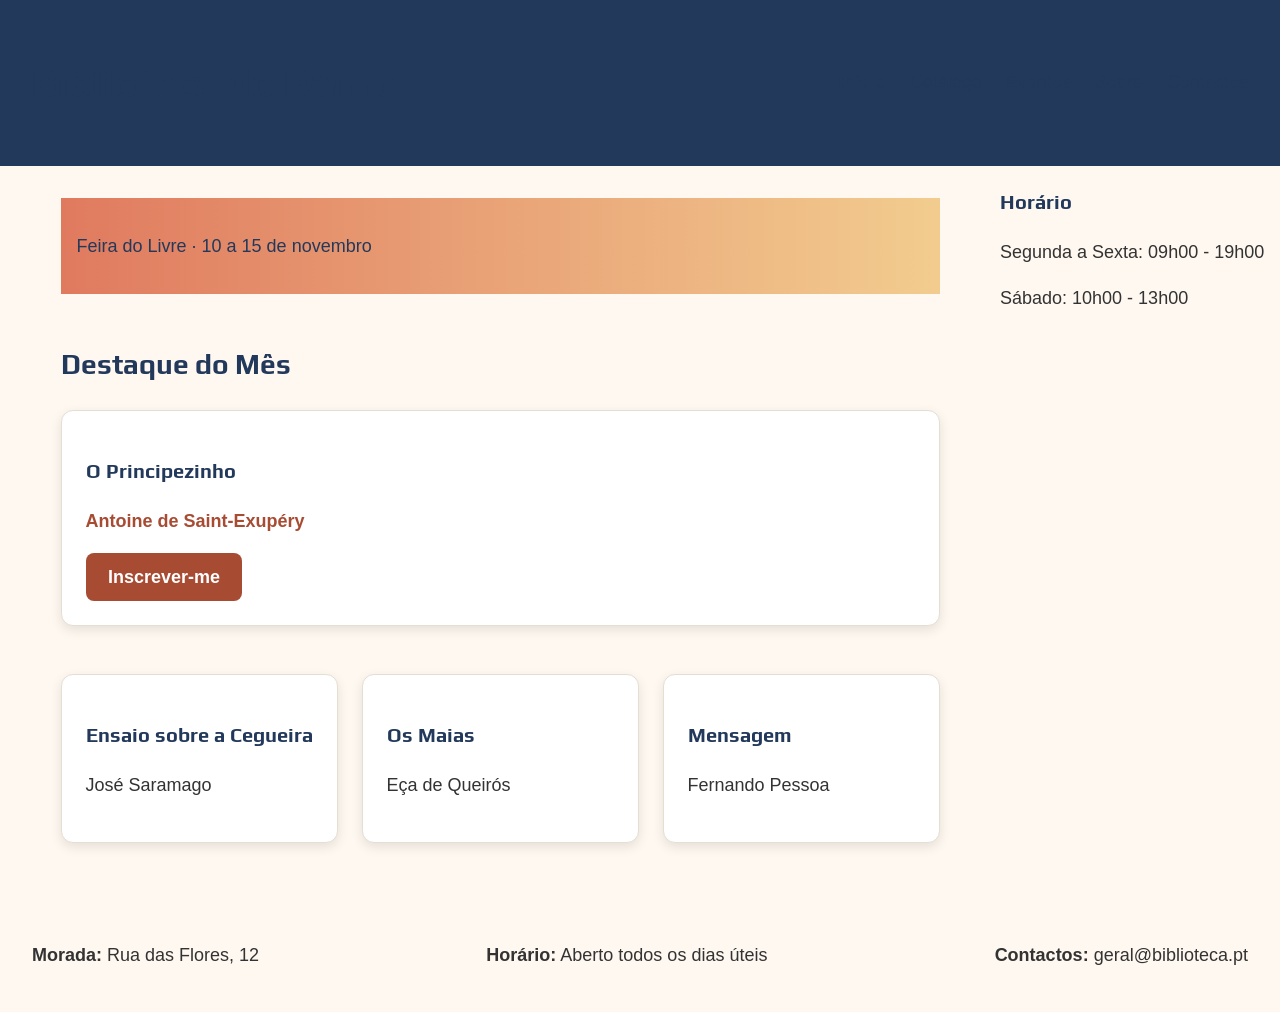
==== index.html @ fb9a0316 "commit" ====
<!DOCTYPE html>
<html lang="pt">
<head>
    <link rel="stylesheet" href="style.css">
    <meta charset="UTF-8">
    <meta name="viewport" content="width=device-width, initial-scale=1.0">
    <title>Biblioteca do Bairro</title>
    <!-- Google Fonts -->
    <link rel="preconnect" href="https://fonts.googleapis.com">
    <link rel="preconnect" href="https://fonts.gstatic.com" crossorigin>
    <link href="https://fonts.googleapis.com/css2?family=Lora:ital,wght@0,400..700;1,400..700&display=swap" rel="stylesheet">
    <!-- Folha de Estilos CSS -->
    <link rel="stylesheet" href="estilos.css">
</head>
<body>

    <header class="cabecalho">
        <h1>Biblioteca do Bairro</h1>
        <nav>
            <ul>
                <li><a href="index.html">Início</a></li>
                <li><a href="catalogo.html">Catálogo</a></li>
                <li><a href="eventos.html">Eventos</a></li>
                <li><a href="sobre.html">Sobre</a></li>
                <li><a href="contactos.html">Contactos</a></li>
            </ul>
        </nav>
    </header>

    <main>
        <section class="aviso">
            <p>Feira do Livre · 10 a 15 de novembro</p>
        </section>

        <section>
            <h2>Destaque do Mês</h2>
            <article class="cartao destaque">
                <h3>O Principezinho</h3>
                <p>Antoine de Saint-Exupéry</p>
                <a href="#" class="botao">Inscrever-me</a>
            </article>
        </section>

        <section class="catalogo">
            <article class="cartao">
                <h3>Ensaio sobre a Cegueira</h3>
                <p>José Saramago</p>
            </article>
            <article class="cartao">
                <h3>Os Maias</h3>
                <p>Eça de Queirós</p>
            </article>
            <article class="cartao">
                <h3>Mensagem</h3>
                <p>Fernando Pessoa</p>
            </article>
        </section>
    </main>

    <aside>
        <h3>Horário</h3>
        <p>Segunda a Sexta: 09h00 - 19h00</p>
        <p>Sábado: 10h00 - 13h00</p>
    </aside>

    <footer class="rodape">
        <div>
            <p><strong>Morada:</strong> Rua das Flores, 12</p>
        </div>
        <div>
            <p><strong>Horário:</strong> Aberto todos os dias úteis</p>
        </div>
        <div>
            <p><strong>Contactos:</strong> geral@biblioteca.pt</p>
        </div>
    </footer>

</body>
</html>
---- style.css ----
@import url('https://fonts.googleapis.com/css2?family=Play:wght@400;700&display=swap');

/* ==========================================
1. VARIÁVEIS E CONFIGURAÇÕES GLOBAIS
   ================================---------- */
:root {
    --cor-principal: #23395B;
    --cor-destaque: #A84B33;
    --cor-fundo: #FFF8F0;
    --cor-texto: #333333;
    --raio: 12px;
}

[data-tema="escuro"] {
    --cor-principal: #E07A5F;
    --cor-destaque: #F2CC8F;
    --cor-fundo: #1D2D44;
    --cor-texto: #F4F1DE;
}

/* ==========================================
2. BASE E RESET
   ================================---------- */
* {
    box-sizing: border-box;
}

body {
    margin: 0;
    background-color: var(--cor-fundo);
    color: var(--cor-texto);
    font-family: Arial, Helvetica, sans-serif;
    font-size: 1.125rem; /* ~18px */
    line-height: 1.6;
}

img {
    max-width: 100%;
    height: auto;
}

/* ==========================================
3. TIPOGRAFIA
   ================================---------- */
h1, h2, h3 {
    font-family: "Play", Georgia, serif;
}

h1 { font-size: 2.5rem; color: var(--cor-principal); }
h2 { font-size: 1.75rem; color: var(--cor-principal); }
h3 { font-size: 1.25rem; color: var(--cor-principal); }

/* ==========================================
4. LAYOUT E ESTRUTURA (GRID E FLEXBOX)
   ================================---------- */
body {
    display: block; /* Base para telemóvel */
}

header {
    background-color: var(--cor-principal);
    color: #FFF8F0;
    padding: 1.5rem 2rem;
}

.cabecalho {
    display: flex;
    flex-direction: column;
    gap: 1rem;
    justify-content: space-between;
    align-items: center;
}

.cabecalho ul {
    display: flex;
    gap: 1.5rem;
    list-style: none;
    margin: 0;
    padding: 0;
}

nav a {
    color: var(--cor-principal);
    text-decoration: none;
}

nav a:hover {
    color: var(--cor-destaque);
}

main {
    max-width: 960px;
    margin: 0 auto;
    padding: 2rem 1rem;
}

section {
    padding: 1.5rem 0;
}

.catalogo {
    display: grid;
    grid-template-columns: 1fr;
    gap: 1.5rem;
}

.destaque {
    grid-column: span 2;
    color: var(--cor-destaque);
    font-weight: bold;
}

.rodape {
    display: flex;
    justify-content: space-between;
    gap: 1rem;
    padding: 1.5rem 2rem;
}

/* ==========================================
5. COMPONENTES (CARTÕES, BOTÕES, ETC.)
   ================================---------- */
.cartoes {
    display: flex;
    flex-wrap: wrap;
    gap: 1rem;
}

.cartao {
    flex: 1 1 250px;
    padding: 1.5rem;
    background-color: #ffffff;
    border: 1px solid #E5DED3;
    border-radius: var(--raio);
    box-shadow: 0 4px 12px rgba(0, 0, 0, 0.1);
    transition: transform 0.2s ease, box-shadow 0.2s ease;
}

.cartao:hover {
    transform: translateY(-4px);
    box-shadow: 0 8px 16px rgba(0, 0, 0, 0.15);
}

.aviso {
    background: linear-gradient(90deg, #E07A5F, #F2CC8F);
    padding: 1rem;
    color: #23395B;
}

.botao {
    display: inline-block;
    padding: 0.6rem 1.4rem;
    background-color: var(--cor-destaque);
    color: white;
    border-radius: 8px;
    text-decoration: none;
}

.etiqueta {
    text-transform: uppercase;
    letter-spacing: 2px;
    color: var(--cor-destaque);
    font-weight: bold;
}

.equipa img {
    border-radius: 50%;
    width: 120px;
    height: 120px;
    object-fit: cover;
}

/* Estados de Foco de Acessibilidade */
a:focus-visible,
.botao:focus-visible {
    outline: 3px solid var(--cor-destaque);
    outline-offset: 3px;
}

li:first-child {
    font-weight: bold;
}

/* ==========================================
   6. MEDIA QUERIES (RESPONSIVIDADE)
   ================================---------- */

/* Tablet: A partir de 768px */
@media (min-width: 768px) {
    .cabecalho {
        flex-direction: row;
    }
    
    .catalogo {
        grid-template-columns: 1fr 1fr;
    }
}

/* Computador: A partir de 1024px */
@media (min-width: 1024px) {
    body {
        display: grid;
        grid-template-columns: 1fr 280px;
        grid-template-areas:
            "topo topo"
            "menu menu"
            "conteudo lateral"
            "rodape rodape";
    }

    header { grid-area: topo; }
    nav    { grid-area: menu; }
    main   { grid-area: conteudo; }
    aside  { grid-area: lateral; }
    footer { grid-area: rodape; }

    .catalogo {
        grid-template-columns: repeat(3, 1fr);
    }
}
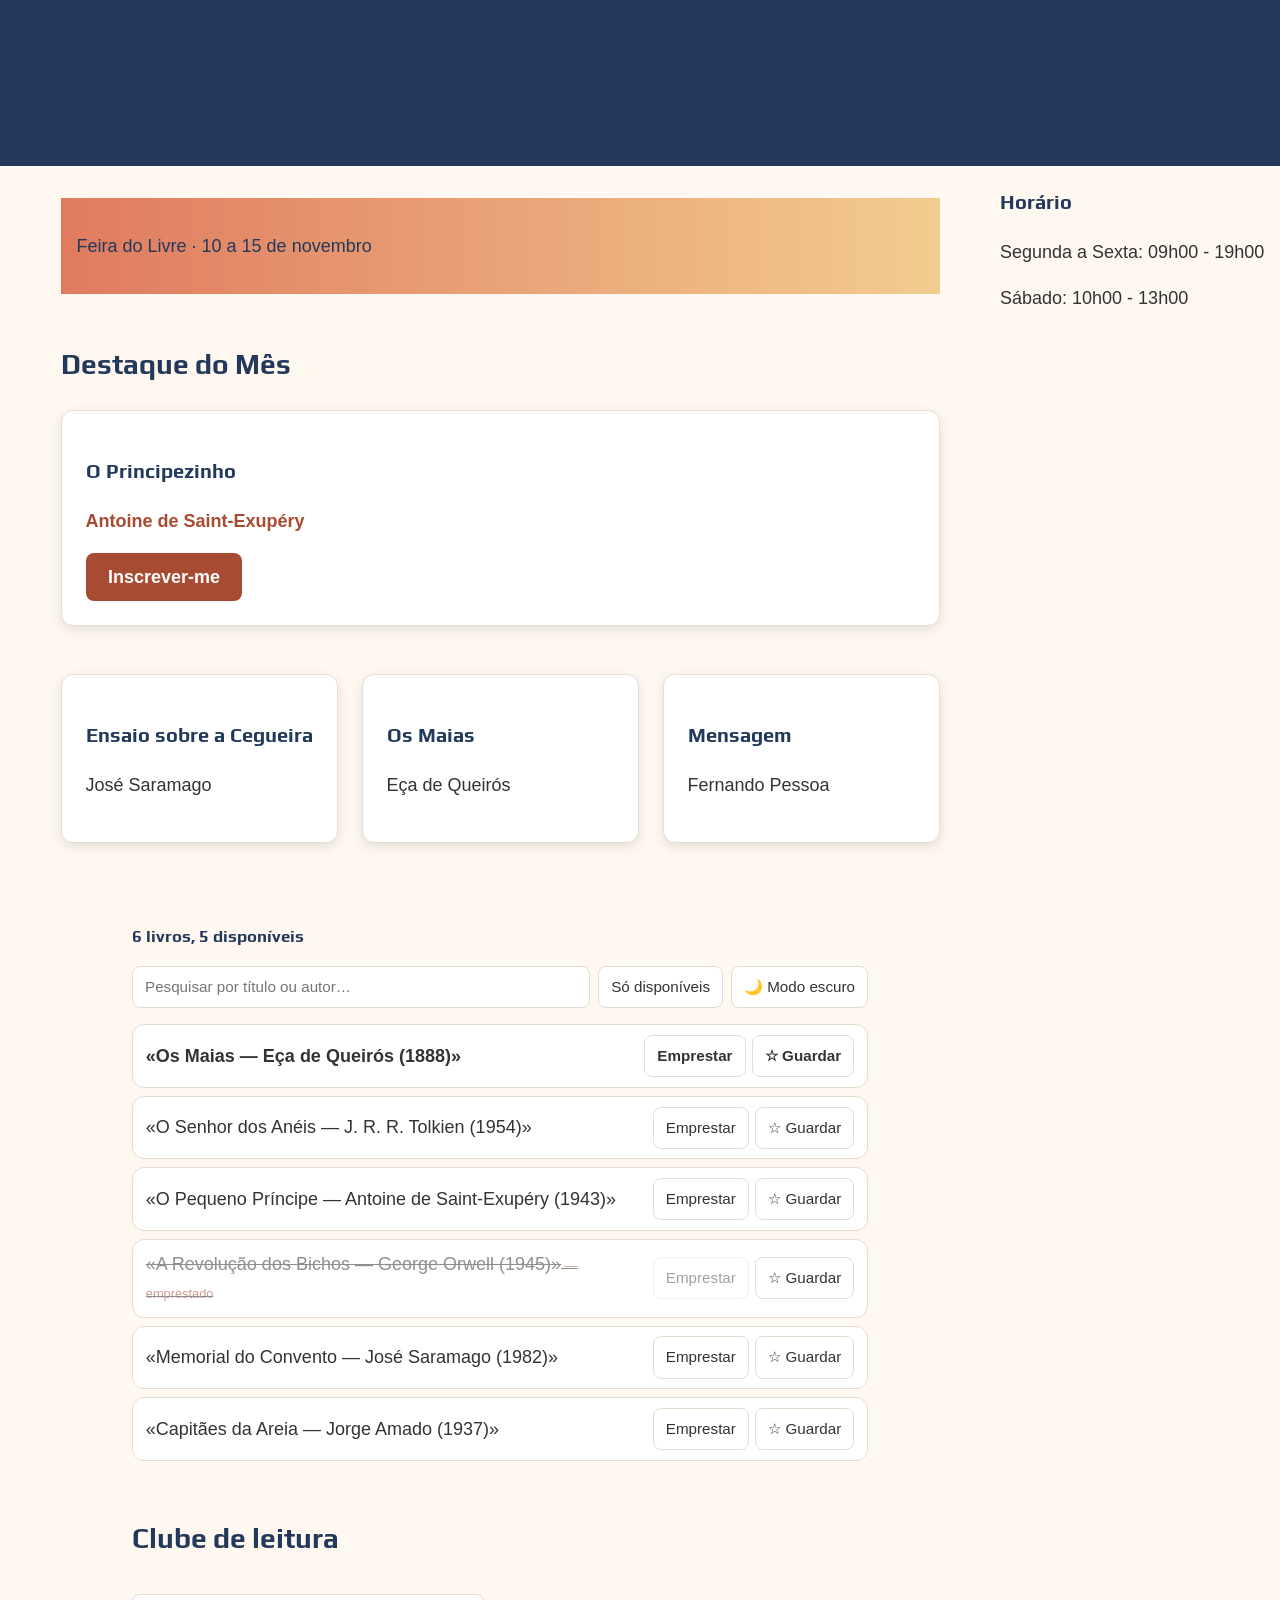
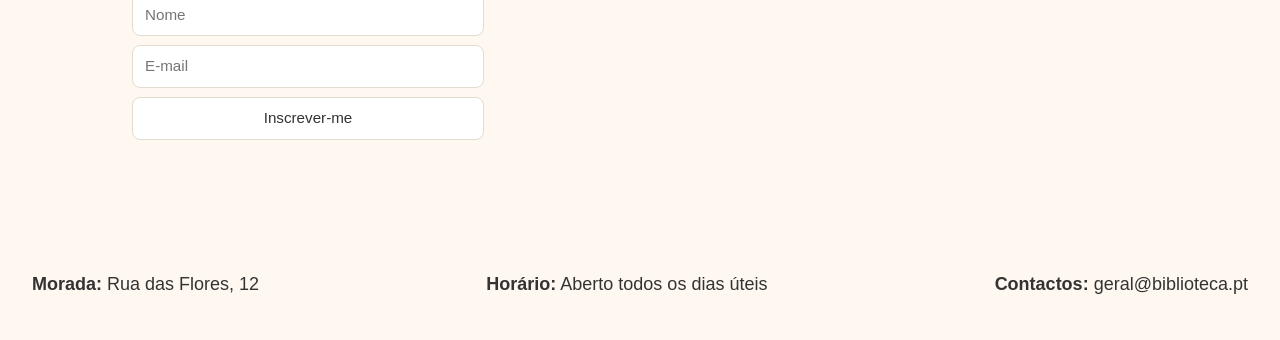
==== commit 93b0bbbf: "commit" ====
--- a/index.html
+++ b/index.html
@@ -10,7 +10,115 @@
     <link rel="preconnect" href="https://fonts.gstatic.com" crossorigin>
     <link href="https://fonts.googleapis.com/css2?family=Lora:ital,wght@0,400..700;1,400..700&display=swap" rel="stylesheet">
     <!-- Folha de Estilos CSS -->
-    <link rel="stylesheet" href="estilos.css">
+    <link rel="stylesheet" href="style.css">
+    <script src="src.js" defer></script>
+
+    <!-- ===== Estilos do catálogo dinâmico (exercícios 06 a 09) ===== -->
+    <style>
+        #catalogo-dinamico {
+            --cartao: #ffffff;
+            --borda: #e3ddd0;
+            max-width: 46rem;
+            margin: 2rem auto 0;
+        }
+
+        [data-tema="escuro"] #catalogo-dinamico {
+            --cartao: #22354f;
+            --borda: #35506f;
+        }
+
+        #resumo {
+            margin: 0 0 1rem;
+            font-size: 1.05rem;
+            font-weight: 600;
+            color: var(--cor-principal);
+        }
+
+        .barra-catalogo {
+            display: flex;
+            gap: .5rem;
+            flex-wrap: wrap;
+            margin-bottom: 1rem;
+        }
+
+        #pesquisa-catalogo,
+        .barra-catalogo button,
+        #inscricao input,
+        #inscricao button,
+        #lista-livros button {
+            font: inherit;
+            font-size: .95rem;
+            border: 1px solid var(--borda);
+            border-radius: 8px;
+            padding: .5rem .75rem;
+            background: var(--cartao);
+            color: var(--cor-texto);
+        }
+
+        #pesquisa-catalogo { flex: 1 1 14rem; }
+
+        .barra-catalogo button,
+        #lista-livros button,
+        #inscricao button { cursor: pointer; }
+
+        .barra-catalogo button:hover,
+        #lista-livros button:hover { border-color: var(--cor-principal); }
+
+        .barra-catalogo button.ativo {
+            background: var(--cor-principal);
+            color: var(--cor-fundo);
+            border-color: var(--cor-principal);
+        }
+
+        #lista-livros button:disabled { opacity: .45; cursor: not-allowed; }
+
+        #lista-livros {
+            list-style: none;
+            margin: 0 0 2rem;
+            padding: 0;
+            display: grid;
+            gap: .5rem;
+        }
+
+        #lista-livros li {
+            display: flex;
+            align-items: center;
+            justify-content: space-between;
+            gap: .75rem;
+            flex-wrap: wrap;
+            background: var(--cartao);
+            border: 1px solid var(--borda);
+            border-radius: var(--raio, 12px);
+            padding: .6rem .8rem;
+        }
+
+        #lista-livros li .titulo { flex: 1 1 16rem; min-width: 0; }
+
+        #lista-livros li.indisponivel .titulo {
+            opacity: .55;
+            text-decoration: line-through;
+        }
+
+        #lista-livros li.indisponivel em {
+            font-style: normal;
+            font-size: .8rem;
+            color: var(--cor-destaque);
+        }
+
+        #lista-livros li.vazio,
+        #lista-livros li.erro {
+            justify-content: center;
+            color: var(--cor-destaque);
+        }
+
+        .acoes { display: flex; gap: .4rem; }
+        #lista-livros .favorito.ativo { border-color: var(--cor-principal); font-weight: 700; }
+
+        #inscricao { display: grid; gap: .6rem; max-width: 22rem; }
+        #mensagem { min-height: 1.4rem; font-size: .9rem; margin: 0; }
+        #mensagem.erro { color: var(--cor-destaque); }
+        #mensagem.sucesso { color: var(--cor-principal); font-weight: 600; }
+    </style>
 </head>
 <body>
 
@@ -19,7 +127,7 @@
         <nav>
             <ul>
                 <li><a href="index.html">Início</a></li>
-                <li><a href="catalogo.html">Catálogo</a></li>
+                <li><a href="#catalogo-dinamico">Catálogo</a></li>
                 <li><a href="eventos.html">Eventos</a></li>
                 <li><a href="sobre.html">Sobre</a></li>
                 <li><a href="contactos.html">Contactos</a></li>
@@ -55,6 +163,29 @@
                 <p>Fernando Pessoa</p>
             </article>
         </section>
+
+        <!-- ===== Catálogo dinâmico · exercícios 06 a 09 ===== -->
+        <section id="catalogo-dinamico">
+            <h2 id="resumo">A carregar catálogo…</h2>
+
+            <div class="barra-catalogo">
+                <input id="pesquisa-catalogo" type="search"
+                       placeholder="Pesquisar por título ou autor…"
+                       aria-label="Pesquisar no catálogo">
+                <button id="so-disponiveis" type="button" aria-pressed="false">Só disponíveis</button>
+                <button id="tema" type="button" aria-pressed="false">🌙 Modo escuro</button>
+            </div>
+
+            <ul id="lista-livros"></ul>
+
+            <form id="inscricao" novalidate>
+                <h2>Clube de leitura</h2>
+                <input name="nome" type="text" placeholder="Nome" aria-label="Nome">
+                <input name="email" type="email" placeholder="E-mail" aria-label="E-mail">
+                <button type="submit">Inscrever-me</button>
+                <p id="mensagem" role="status" aria-live="polite"></p>
+            </form>
+        </section>
     </main>
 
     <aside>
@@ -75,5 +206,270 @@
         </div>
     </footer>
 
+    <!-- ==========================================================================
+         JavaScript do Zero — Exercícios 06 a 09 (catálogo, DOM, eventos, storage)
+         ========================================================================== -->
+    <script>
+        // O catálogo começa vazio: os dados vêm do livros.json (exercício 09).
+        let catalogo = [];
+
+        // ---------------------------------------------------------------------
+        // EXERCÍCIO 06 — O catálogo em objetos
+        // ---------------------------------------------------------------------
+
+        // 02 — «Título — Autor (ano)» para cada livro (na consola)
+        function mostrarCatalogo(lista = catalogo) {
+            console.log("\n--- Catálogo (consola) ---");
+            for (const { titulo, autor, ano } of lista) {
+                console.log(`«${titulo} — ${autor} (${ano})»`);
+            }
+        }
+
+        // 03 — quantos estão disponíveis (contado a partir do array)
+        function contarDisponiveis(lista = catalogo) {
+            return lista.filter((livro) => livro.disponivel).length;
+        }
+
+        // 04 — o livro mais antigo
+        function livroMaisAntigo(lista = catalogo) {
+            return lista.reduce((maisAntigo, livro) =>
+                livro.ano < maisAntigo.ano ? livro : maisAntigo
+            );
+        }
+
+        // 05 — emprestar(titulo): marca como emprestado, ou avisa se não puder
+        function emprestar(titulo) {
+            const livro = catalogo.find(
+                (l) => normalizar(l.titulo) === normalizar(titulo)
+            );
+
+            if (!livro) {                       // não existe: avisa, sem erro
+                console.warn(`⚠ Aviso: «${titulo}» não existe no catálogo.`);
+                return false;
+            }
+            if (!livro.disponivel) {            // já emprestado: avisa
+                console.warn(`⚠ Aviso: «${livro.titulo}» já está emprestado.`);
+                return false;
+            }
+
+            livro.disponivel = false;
+            console.log(`✓ «${livro.titulo}» emprestado.`);
+            return true;
+        }
+
+        // ---------------------------------------------------------------------
+        // Elementos da página (exercício 07)
+        // ---------------------------------------------------------------------
+        const lista = document.querySelector("#lista-livros");
+        const resumo = document.querySelector("#resumo");
+        const pesquisa = document.querySelector("#pesquisa-catalogo");
+        const botaoDisponiveis = document.querySelector("#so-disponiveis");
+        const botaoTema = document.querySelector("#tema");
+        const form = document.querySelector("#inscricao");
+        const mensagem = document.querySelector("#mensagem");
+
+        let soDisponiveis = false;
+
+        // Tirar acentos e maiúsculas: pesquisa tolerante
+        function normalizar(texto) {
+            return String(texto)
+                .normalize("NFD")
+                .replace(/[\u0300-\u036f]/g, "")
+                .toLowerCase()
+                .trim();
+        }
+
+        // ---------------------------------------------------------------------
+        // EXERCÍCIO 07 — O catálogo na página
+        // ---------------------------------------------------------------------
+        function livrosFiltrados() {
+            const termo = normalizar(pesquisa ? pesquisa.value : "");
+
+            return catalogo.filter((livro) => {
+                const corresponde = normalizar(`${livro.titulo} ${livro.autor}`).includes(termo);
+                const passaFiltro = !soDisponiveis || livro.disponivel;
+                return corresponde && passaFiltro;
+            });
+        }
+
+        function mostrarLivros(livros = livrosFiltrados()) {
+            if (!lista) return;
+
+            lista.replaceChildren();            // limpa sem innerHTML
+
+            if (livros.length === 0) {
+                const vazio = document.createElement("li");
+                vazio.className = "vazio";
+                vazio.textContent = "Nenhum livro encontrado";
+                lista.append(vazio);
+            }
+
+            for (const livro of livros) {
+                lista.append(criarItem(livro));
+            }
+
+            // 05 — resumo calculado, nunca escrito à mão
+            if (resumo) {
+                resumo.textContent = `${catalogo.length} livros, ${contarDisponiveis()} disponíveis`;
+            }
+        }
+
+        function criarItem(livro) {
+            const item = document.createElement("li");
+
+            const titulo = document.createElement("span");
+            titulo.className = "titulo";
+            titulo.textContent = `«${livro.titulo} — ${livro.autor} (${livro.ano})»`;
+
+            if (!livro.disponivel) {            // 04 — classe + palavra «emprestado»
+                item.classList.add("indisponivel");
+                const etiqueta = document.createElement("em");
+                etiqueta.textContent = " — emprestado";
+                titulo.append(etiqueta);
+            }
+
+            const acoes = document.createElement("div");
+            acoes.className = "acoes";
+
+            const emprestarBotao = document.createElement("button");
+            emprestarBotao.type = "button";
+            emprestarBotao.textContent = "Emprestar";
+            emprestarBotao.disabled = !livro.disponivel;
+            emprestarBotao.addEventListener("click", () => {
+                emprestar(livro.titulo);
+                mostrarLivros();
+            });
+
+            const guardar = document.createElement("button");
+            guardar.type = "button";
+            guardar.className = "favorito";
+            const guardado = favoritos.includes(livro.titulo);
+            guardar.textContent = guardado ? "★ Guardado" : "☆ Guardar";
+            guardar.setAttribute("aria-pressed", String(guardado));
+            if (guardado) guardar.classList.add("ativo");
+            guardar.addEventListener("click", () => alternarFavorito(livro.titulo));
+
+            acoes.append(emprestarBotao, guardar);
+            item.append(titulo, acoes);
+            return item;
+        }
+
+        // ---------------------------------------------------------------------
+        // EXERCÍCIO 08 — Pesquisar e inscrever
+        // ---------------------------------------------------------------------
+        pesquisa?.addEventListener("input", () => mostrarLivros());
+
+        botaoDisponiveis?.addEventListener("click", () => {
+            soDisponiveis = !soDisponiveis;
+            botaoDisponiveis.classList.toggle("ativo", soDisponiveis);
+            botaoDisponiveis.setAttribute("aria-pressed", String(soDisponiveis));
+            mostrarLivros();
+        });
+
+        form?.addEventListener("submit", (evento) => {
+            evento.preventDefault();            // não recarregar a página
+
+            const nome = form.nome.value.trim();
+            const email = form.email.value.trim();
+            const emailValido = /^[^\s@]+@[^\s@]+\.[^\s@]+$/.test(email);
+
+            if (nome === "" || !emailValido) {
+                mostrarMensagem("Preencha o nome e um e-mail válido.", "erro");
+                return;
+            }
+
+            mostrarMensagem(`Obrigado, ${nome}! Inscrição feita com o e-mail ${email}.`, "sucesso");
+            form.reset();
+        });
+
+        function mostrarMensagem(texto, tipo) {
+            if (!mensagem) return;
+            mensagem.textContent = texto;
+            mensagem.className = tipo;
+        }
+
+        // ---------------------------------------------------------------------
+        // EXERCÍCIO 09 — Lembrar e carregar
+        // ---------------------------------------------------------------------
+        const CHAVE_TEMA = "biblioteca-tema";
+        const CHAVE_FAVORITOS = "biblioteca-favoritos";
+
+        function lerGuardado(chave, porOmissao) {
+            try {
+                const texto = localStorage.getItem(chave);
+                return texto === null ? porOmissao : JSON.parse(texto);
+            } catch {
+                return porOmissao;
+            }
+        }
+
+        function guardar(chave, valor) {
+            try {
+                localStorage.setItem(chave, JSON.stringify(valor));
+            } catch {
+                console.warn("Não foi possível guardar no localStorage.");
+            }
+        }
+
+        let favoritos = lerGuardado(CHAVE_FAVORITOS, []);
+
+        function alternarFavorito(titulo) {
+            favoritos = favoritos.includes(titulo)
+                ? favoritos.filter((t) => t !== titulo)     // tirar dos favoritos
+                : [...favoritos, titulo];                    // acrescentar
+
+            guardar(CHAVE_FAVORITOS, favoritos);
+            mostrarLivros();
+        }
+
+        // Modo escuro: usa o [data-tema="escuro"] que o style.css do site já define
+        function aplicarTema(tema) {
+            const escuro = tema === "escuro";
+            document.documentElement.dataset.tema = escuro ? "escuro" : "claro";
+            if (botaoTema) {
+                botaoTema.textContent = escuro ? "☀ Modo claro" : "🌙 Modo escuro";
+                botaoTema.setAttribute("aria-pressed", String(escuro));
+            }
+        }
+
+        botaoTema?.addEventListener("click", () => {
+            const escuroAgora = document.documentElement.dataset.tema === "escuro";
+            const novo = escuroAgora ? "claro" : "escuro";
+            guardar(CHAVE_TEMA, novo);
+            aplicarTema(novo);
+        });
+
+        aplicarTema(lerGuardado(CHAVE_TEMA, "claro"));
+
+        // Carregar o catálogo do livros.json (fetch com try/catch)
+        async function carregarLivros() {
+            try {
+                const resposta = await fetch("livros.json");
+                if (!resposta.ok) throw new Error(`HTTP ${resposta.status}`);
+
+                catalogo = await resposta.json();
+
+                mostrarCatalogo();                       // exercício 06 na consola
+                console.log(`Livros disponíveis: ${contarDisponiveis()}`);
+                const antigo = livroMaisAntigo();
+                if (antigo) console.log(`Livro mais antigo: «${antigo.titulo}» (${antigo.ano})`);
+
+                mostrarLivros();
+            } catch (erro) {
+                console.error("Não foi possível carregar livros.json:", erro);
+                if (resumo) resumo.textContent = "Catálogo indisponível";
+                if (lista) {
+                    lista.replaceChildren();
+                    const aviso = document.createElement("li");
+                    aviso.className = "erro";
+                    aviso.textContent = "Não foi possível carregar o catálogo (livros.json).";
+                    lista.append(aviso);
+                }
+            }
+        }
+
+        carregarLivros();
+    </script>
+
 </body>
-</html>+</html>
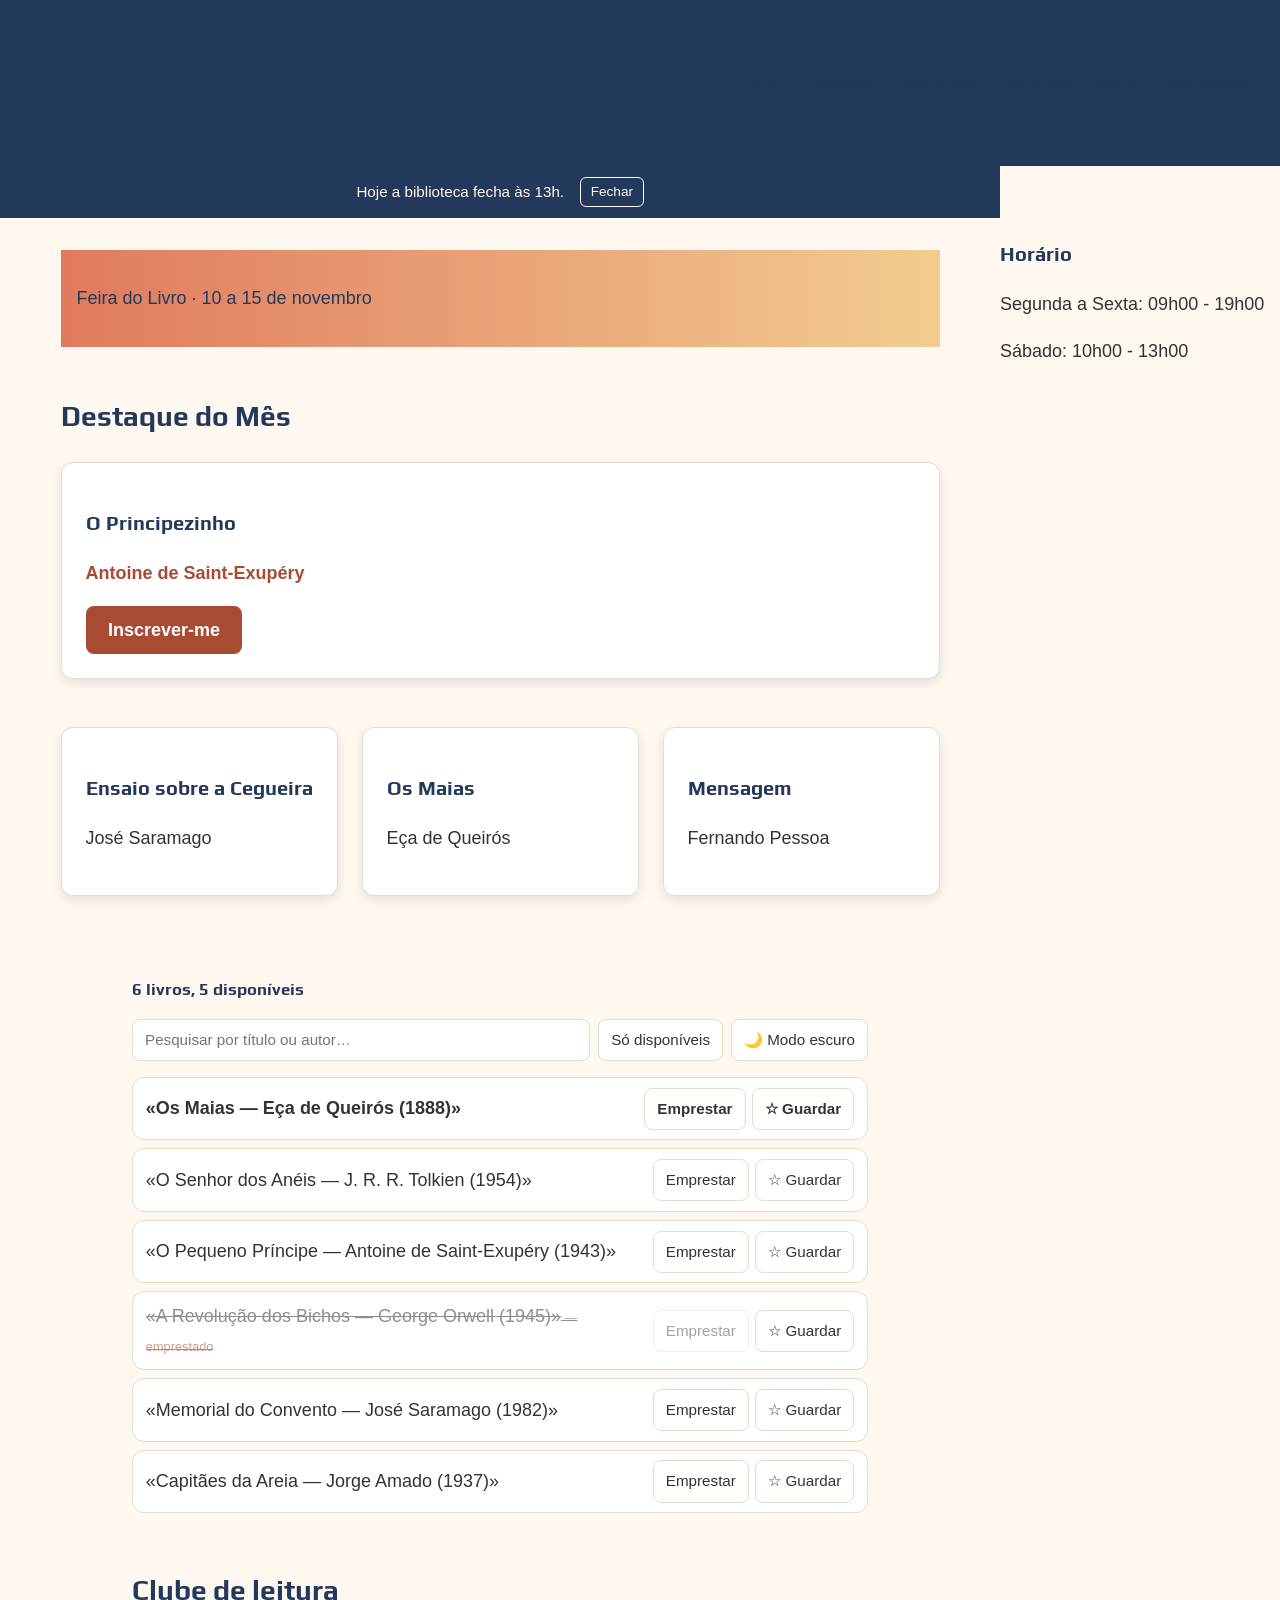
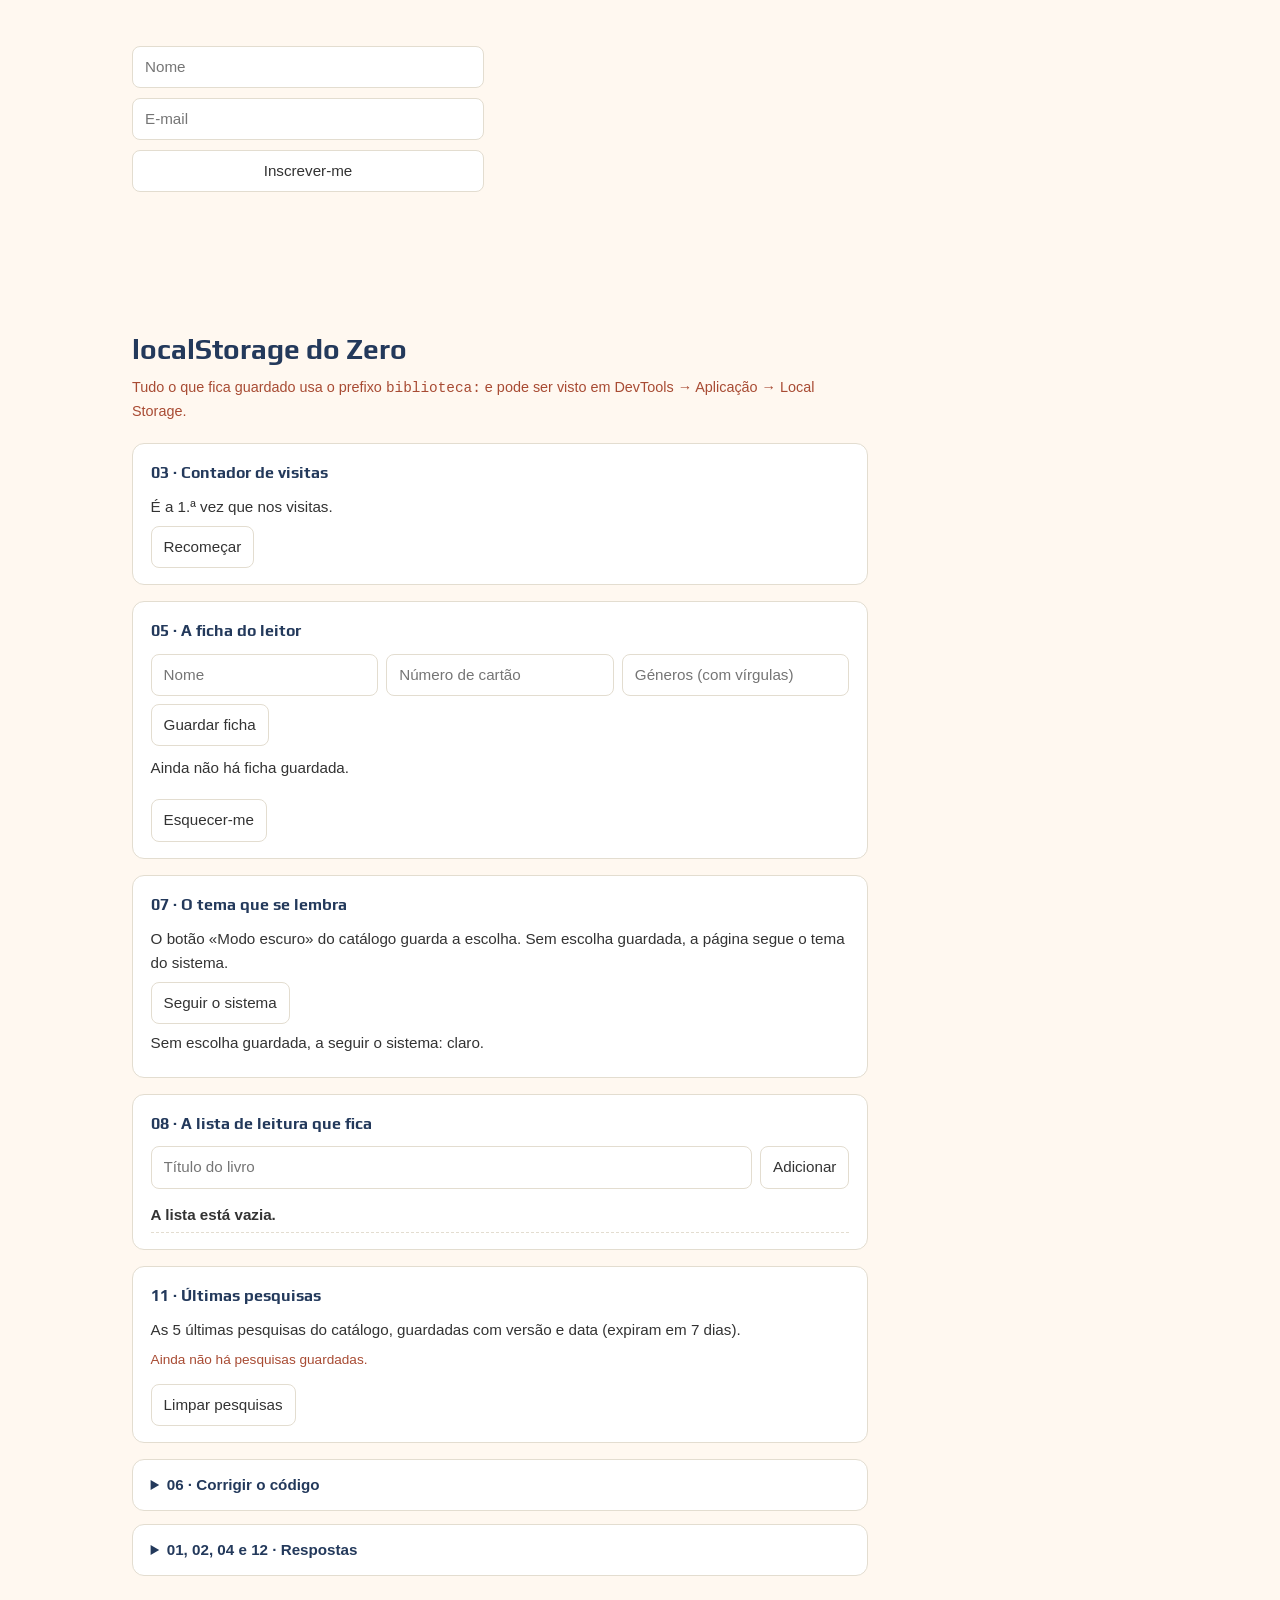
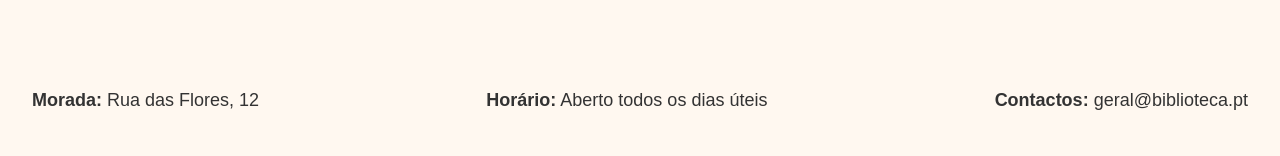
==== commit fe43b9c4: "Exercícios de localStorage: contador, ficha do leitor, tema, lista de leitura, pesquisas e aviso" ====
--- a/index.html
+++ b/index.html
@@ -13,16 +13,18 @@
     <link rel="stylesheet" href="style.css">
     <script src="src.js" defer></script>
 
-    <!-- ===== Estilos do catálogo dinâmico (exercícios 06 a 09) ===== -->
     <style>
-        #catalogo-dinamico {
+        /* ===== Catálogo dinâmico + exercícios de localStorage ===== */
+        #catalogo-dinamico,
+        #local-storage {
             --cartao: #ffffff;
             --borda: #e3ddd0;
             max-width: 46rem;
             margin: 2rem auto 0;
         }
 
-        [data-tema="escuro"] #catalogo-dinamico {
+        [data-tema="escuro"] #catalogo-dinamico,
+        [data-tema="escuro"] #local-storage {
             --cartao: #22354f;
             --borda: #35506f;
         }
@@ -45,7 +47,9 @@
         .barra-catalogo button,
         #inscricao input,
         #inscricao button,
-        #lista-livros button {
+        #lista-livros button,
+        .cartao-ex input,
+        .cartao-ex button {
             font: inherit;
             font-size: .95rem;
             border: 1px solid var(--borda);
@@ -59,10 +63,12 @@
 
         .barra-catalogo button,
         #lista-livros button,
-        #inscricao button { cursor: pointer; }
+        #inscricao button,
+        .cartao-ex button { cursor: pointer; }
 
         .barra-catalogo button:hover,
-        #lista-livros button:hover { border-color: var(--cor-principal); }
+        #lista-livros button:hover,
+        .cartao-ex button:hover { border-color: var(--cor-principal); }
 
         .barra-catalogo button.ativo {
             background: var(--cor-principal);
@@ -118,9 +124,137 @@
         #mensagem { min-height: 1.4rem; font-size: .9rem; margin: 0; }
         #mensagem.erro { color: var(--cor-destaque); }
         #mensagem.sucesso { color: var(--cor-principal); font-weight: 600; }
+
+        /* ===== Faixa de aviso (exercício 09) ===== */
+        #faixa-aviso {
+            display: flex;
+            align-items: center;
+            justify-content: center;
+            gap: 1rem;
+            flex-wrap: wrap;
+            padding: .7rem 1rem;
+            background: var(--cor-principal);
+            color: var(--cor-fundo);
+            font-size: .95rem;
+        }
+
+        #faixa-aviso[hidden] { display: none; }
+
+        #faixa-aviso button {
+            font: inherit;
+            font-size: .85rem;
+            border: 1px solid currentColor;
+            background: transparent;
+            color: inherit;
+            border-radius: 6px;
+            padding: .2rem .6rem;
+            cursor: pointer;
+        }
+
+        /* ===== Secção dos exercícios ===== */
+        #local-storage h2 { margin-bottom: .25rem; }
+
+        .nota-seccao {
+            font-size: .9rem;
+            color: var(--cor-destaque);
+            margin: 0 0 1.25rem;
+        }
+
+        .cartao-ex {
+            background: var(--cartao);
+            border: 1px solid var(--borda);
+            border-radius: var(--raio, 12px);
+            padding: 1rem 1.1rem;
+            margin-bottom: 1rem;
+        }
+
+        .cartao-ex h3 {
+            margin: 0 0 .6rem;
+            font-size: 1rem;
+            color: var(--cor-principal);
+        }
+
+        .cartao-ex form {
+            display: flex;
+            flex-wrap: wrap;
+            gap: .5rem;
+            margin-bottom: .6rem;
+        }
+
+        .cartao-ex form input { flex: 1 1 12rem; }
+
+        .cartao-ex p { margin: .4rem 0; font-size: .95rem; }
+
+        #lista-leitura {
+            list-style: none;
+            margin: .6rem 0 0;
+            padding: 0;
+            display: grid;
+            gap: .35rem;
+        }
+
+        #lista-leitura li {
+            display: flex;
+            align-items: center;
+            gap: .6rem;
+            flex-wrap: wrap;
+            border-bottom: 1px dashed var(--borda);
+            padding: .3rem 0;
+            font-size: .95rem;
+        }
+
+        #lista-leitura li.lido span.titulo { text-decoration: line-through; opacity: .6; }
+        #lista-leitura li span.titulo { flex: 1 1 10rem; }
+
+        .chips { display: flex; gap: .4rem; flex-wrap: wrap; margin: .4rem 0 .8rem; }
+
+        .chips button {
+            font-size: .85rem;
+            padding: .25rem .6rem;
+            border-radius: 999px;
+        }
+
+        .chips .vazio { font-size: .85rem; color: var(--cor-destaque); }
+
+        #generos-leitor li {
+            border: 1px solid var(--borda);
+            border-radius: 999px;
+            padding: .2rem .65rem;
+            font-size: .85rem;
+        }
+
+        details {
+            background: var(--cartao);
+            border: 1px solid var(--borda);
+            border-radius: var(--raio, 12px);
+            padding: .8rem 1.1rem;
+            margin-bottom: .8rem;
+        }
+
+        details summary {
+            cursor: pointer;
+            font-weight: 600;
+            color: var(--cor-principal);
+            font-size: .95rem;
+        }
+
+        details p, details li { font-size: .92rem; }
+        details pre {
+            background: rgba(0, 0, 0, .06);
+            padding: .7rem;
+            border-radius: 8px;
+            overflow-x: auto;
+            font-size: .8rem;
+        }
     </style>
 </head>
 <body>
+
+    <!-- Exercício 09: faixa de aviso, fechada só nesta visita (sessionStorage) -->
+    <div id="faixa-aviso" hidden>
+        <span>Hoje a biblioteca fecha às 13h.</span>
+        <button id="fechar-aviso" type="button">Fechar</button>
+    </div>
 
     <header class="cabecalho">
         <h1>Biblioteca do Bairro</h1>
@@ -128,6 +262,7 @@
             <ul>
                 <li><a href="index.html">Início</a></li>
                 <li><a href="#catalogo-dinamico">Catálogo</a></li>
+                <li><a href="#local-storage">Exercícios</a></li>
                 <li><a href="eventos.html">Eventos</a></li>
                 <li><a href="sobre.html">Sobre</a></li>
                 <li><a href="contactos.html">Contactos</a></li>
@@ -137,7 +272,7 @@
 
     <main>
         <section class="aviso">
-            <p>Feira do Livre · 10 a 15 de novembro</p>
+            <p>Feira do Livro · 10 a 15 de novembro</p>
         </section>
 
         <section>
@@ -164,7 +299,7 @@
             </article>
         </section>
 
-        <!-- ===== Catálogo dinâmico · exercícios 06 a 09 ===== -->
+        <!-- ===== Catálogo dinâmico ===== -->
         <section id="catalogo-dinamico">
             <h2 id="resumo">A carregar catálogo…</h2>
 
@@ -185,6 +320,87 @@
                 <button type="submit">Inscrever-me</button>
                 <p id="mensagem" role="status" aria-live="polite"></p>
             </form>
+        </section>
+
+        <!-- ===== Exercícios do localStorage do Zero ===== -->
+        <section id="local-storage">
+            <h2>localStorage do Zero</h2>
+            <p class="nota-seccao">Tudo o que fica guardado usa o prefixo <code>biblioteca:</code> e pode ser visto em DevTools → Aplicação → Local Storage.</p>
+
+            <article class="cartao-ex">
+                <h3>03 · Contador de visitas</h3>
+                <p id="contador-visitas">A contar…</p>
+                <button id="recomecar" type="button">Recomeçar</button>
+            </article>
+
+            <article class="cartao-ex">
+                <h3>05 · A ficha do leitor</h3>
+                <form id="ficha-leitor">
+                    <input name="nome" placeholder="Nome" aria-label="Nome">
+                    <input name="cartao" placeholder="Número de cartão" aria-label="Número de cartão">
+                    <input name="generos" placeholder="Géneros (com vírgulas)" aria-label="Géneros">
+                    <button type="submit">Guardar ficha</button>
+                </form>
+                <p id="saudacao-leitor">Ainda não há ficha guardada.</p>
+                <ul id="generos-leitor" class="chips"></ul>
+                <button id="esquecer-leitor" type="button">Esquecer-me</button>
+            </article>
+
+            <article class="cartao-ex">
+                <h3>07 · O tema que se lembra</h3>
+                <p>O botão «Modo escuro» do catálogo guarda a escolha. Sem escolha guardada, a página segue o tema do sistema.</p>
+                <button id="seguir-sistema" type="button">Seguir o sistema</button>
+                <p id="estado-tema"></p>
+            </article>
+
+            <article class="cartao-ex">
+                <h3>08 · A lista de leitura que fica</h3>
+                <form id="form-leitura">
+                    <input name="titulo" placeholder="Título do livro" aria-label="Título do livro">
+                    <button type="submit">Adicionar</button>
+                </form>
+                <ul id="lista-leitura"></ul>
+            </article>
+
+            <article class="cartao-ex">
+                <h3>11 · Últimas pesquisas</h3>
+                <p>As 5 últimas pesquisas do catálogo, guardadas com versão e data (expiram em 7 dias).</p>
+                <div id="ultimas-pesquisas" class="chips"></div>
+                <button id="limpar-pesquisas" type="button">Limpar pesquisas</button>
+            </article>
+
+            <details>
+                <summary>06 · Corrigir o código</summary>
+                <p>O código do enunciado tinha quatro problemas:</p>
+                <ol>
+                    <li><code>getItem("leitura")</code> devolve <strong>texto</strong>, não um array — tem de levar <code>JSON.parse</code>.</li>
+                    <li><code>setItem("leitura", lista)</code> guarda <code>[object Object]</code> — tem de levar <code>JSON.stringify</code>.</li>
+                    <li><code>if (tema == true)</code> nunca é verdadeiro: o valor guardado é o texto <code>"escuro"</code>.</li>
+                    <li><code>dados.nome</code> rebenta quando ainda não há leitor guardado, porque o <code>JSON.parse(null)</code> dá <code>null</code>.</li>
+                </ol>
+                <pre>const lista = ler("biblioteca:leitura", []);        // 1
+lista.push("Os Lusíadas");
+guardar("biblioteca:leitura", lista);                // 2
+
+const tema = localStorage.getItem("biblioteca:tema");
+if (tema === "escuro") document.body.classList.add("escuro");   // 3
+
+const dados = ler("biblioteca:leitor", null);        // 4
+saudacao.textContent = `Olá, ${dados?.nome ?? "visitante"}`;</pre>
+            </details>
+
+            <details>
+                <summary>01, 02, 04 e 12 · Respostas</summary>
+                <p><strong>01 · Espreitar o armazenamento.</strong> No separador Aplicação aparecem as chaves do site (por exemplo <code>biblioteca:tema</code>, <code>biblioteca:leitura</code>). <code>localStorage.length</code> diz quantas são e cada site só vê as suas. Os cookies ficam na mesma secção, em «Cookies».</p>
+                <p><strong>02 · Onde guardavas?</strong> Tema escuro → <em>localStorage</em> (preferência pequena e permanente). Sessão de login → <em>cookie HttpOnly</em> (o servidor precisa dela e o JavaScript não a deve ler). Passo de um formulário → <em>sessionStorage</em> (só neste separador). Mil capas offline → <em>IndexedDB</em> (ficheiros e muito espaço). Reservas → <em>servidor</em> (são partilhadas por todos).</p>
+                <p><strong>04 · Prevê o resultado.</strong></p>
+                <pre>localStorage.getItem("n")              // "20"  (a chave é substituída e vem sempre texto)
+localStorage.getItem("n") + 5          // "205" (concatena, não soma)
+Boolean(localStorage.getItem("ativo")) // true  (o texto "false" é verdadeiro)
+localStorage.getItem("Ativo")          // null  (as chaves distinguem maiúsculas)
+localStorage.length                    // 2     ("n" e "ativo")</pre>
+                <p><strong>12 · Auditoria de privacidade.</strong> <code>tema</code> → aceitável (preferência inofensiva). <code>token</code> → a evitar: qualquer script o lê e um XSS leva-o; usar cookie HttpOnly. <code>leitor</code> com NIF → arriscado: guardar só o nome e deixar o resto no servidor. <code>desconto</code> → a evitar: o utilizador edita o valor, o servidor é que decide. <code>passo</code> em sessionStorage → aceitável, é temporário. <code>palavraPasse</code> → nunca.</p>
+            </details>
         </section>
     </main>
 
@@ -206,18 +422,43 @@
         </div>
     </footer>
 
-    <!-- ==========================================================================
-         JavaScript do Zero — Exercícios 06 a 09 (catálogo, DOM, eventos, storage)
-         ========================================================================== -->
     <script>
-        // O catálogo começa vazio: os dados vêm do livros.json (exercício 09).
+        // =====================================================================
+        // Armazenamento: duas funções para tudo (só texto, JSON e try/catch)
+        // =====================================================================
+        function ler(chave, porOmissao) {
+            try {
+                const texto = localStorage.getItem(chave);
+                return texto === null ? porOmissao : JSON.parse(texto);
+            } catch {
+                return porOmissao;   // JSON estragado não rebenta a página
+            }
+        }
+
+        function guardar(chave, valor) {
+            try {
+                localStorage.setItem(chave, JSON.stringify(valor));
+                return true;
+            } catch (erro) {
+                console.warn("Não foi possível guardar:", erro.name);
+                return false;
+            }
+        }
+
+        const CHAVE_TEMA = "biblioteca:tema";
+        const CHAVE_FAVORITOS = "biblioteca:favoritos";
+        const CHAVE_LEITOR = "biblioteca:leitor";
+        const CHAVE_LEITURA = "biblioteca:leitura";
+        const CHAVE_PESQUISAS = "biblioteca:pesquisas";
+        const CHAVE_VISITAS = "biblioteca:visitas";
+        const CHAVE_AVISO = "biblioteca:aviso-fechado";
+        const SETE_DIAS = 7 * 24 * 60 * 60 * 1000;
+
+        // =====================================================================
+        // Catálogo (vem do livros.json)
+        // =====================================================================
         let catalogo = [];
 
-        // ---------------------------------------------------------------------
-        // EXERCÍCIO 06 — O catálogo em objetos
-        // ---------------------------------------------------------------------
-
-        // 02 — «Título — Autor (ano)» para cada livro (na consola)
         function mostrarCatalogo(lista = catalogo) {
             console.log("\n--- Catálogo (consola) ---");
             for (const { titulo, autor, ano } of lista) {
@@ -225,41 +466,30 @@
             }
         }
 
-        // 03 — quantos estão disponíveis (contado a partir do array)
         function contarDisponiveis(lista = catalogo) {
             return lista.filter((livro) => livro.disponivel).length;
         }
 
-        // 04 — o livro mais antigo
         function livroMaisAntigo(lista = catalogo) {
             return lista.reduce((maisAntigo, livro) =>
                 livro.ano < maisAntigo.ano ? livro : maisAntigo
             );
         }
 
-        // 05 — emprestar(titulo): marca como emprestado, ou avisa se não puder
         function emprestar(titulo) {
-            const livro = catalogo.find(
-                (l) => normalizar(l.titulo) === normalizar(titulo)
-            );
-
-            if (!livro) {                       // não existe: avisa, sem erro
-                console.warn(`⚠ Aviso: «${titulo}» não existe no catálogo.`);
+            const livro = catalogo.find((l) => normalizar(l.titulo) === normalizar(titulo));
+            if (!livro) {
+                console.warn(`Aviso: «${titulo}» não existe no catálogo.`);
                 return false;
             }
-            if (!livro.disponivel) {            // já emprestado: avisa
-                console.warn(`⚠ Aviso: «${livro.titulo}» já está emprestado.`);
+            if (!livro.disponivel) {
+                console.warn(`Aviso: «${livro.titulo}» já está emprestado.`);
                 return false;
             }
-
             livro.disponivel = false;
-            console.log(`✓ «${livro.titulo}» emprestado.`);
             return true;
         }
 
-        // ---------------------------------------------------------------------
-        // Elementos da página (exercício 07)
-        // ---------------------------------------------------------------------
         const lista = document.querySelector("#lista-livros");
         const resumo = document.querySelector("#resumo");
         const pesquisa = document.querySelector("#pesquisa-catalogo");
@@ -269,8 +499,8 @@
         const mensagem = document.querySelector("#mensagem");
 
         let soDisponiveis = false;
-
-        // Tirar acentos e maiúsculas: pesquisa tolerante
+        let favoritos = ler(CHAVE_FAVORITOS, []);
+
         function normalizar(texto) {
             return String(texto)
                 .normalize("NFD")
@@ -279,12 +509,8 @@
                 .trim();
         }
 
-        // ---------------------------------------------------------------------
-        // EXERCÍCIO 07 — O catálogo na página
-        // ---------------------------------------------------------------------
         function livrosFiltrados() {
-            const termo = normalizar(pesquisa ? pesquisa.value : "");
-
+            const termo = normalizar(pesquisa.value);
             return catalogo.filter((livro) => {
                 const corresponde = normalizar(`${livro.titulo} ${livro.autor}`).includes(termo);
                 const passaFiltro = !soDisponiveis || livro.disponivel;
@@ -294,8 +520,7 @@
 
         function mostrarLivros(livros = livrosFiltrados()) {
             if (!lista) return;
-
-            lista.replaceChildren();            // limpa sem innerHTML
+            lista.replaceChildren();
 
             if (livros.length === 0) {
                 const vazio = document.createElement("li");
@@ -308,10 +533,7 @@
                 lista.append(criarItem(livro));
             }
 
-            // 05 — resumo calculado, nunca escrito à mão
-            if (resumo) {
-                resumo.textContent = `${catalogo.length} livros, ${contarDisponiveis()} disponíveis`;
-            }
+            resumo.textContent = `${catalogo.length} livros, ${contarDisponiveis()} disponíveis`;
         }
 
         function criarItem(livro) {
@@ -321,7 +543,7 @@
             titulo.className = "titulo";
             titulo.textContent = `«${livro.titulo} — ${livro.autor} (${livro.ano})»`;
 
-            if (!livro.disponivel) {            // 04 — classe + palavra «emprestado»
+            if (!livro.disponivel) {
                 item.classList.add("indisponivel");
                 const etiqueta = document.createElement("em");
                 etiqueta.textContent = " — emprestado";
@@ -340,116 +562,312 @@
                 mostrarLivros();
             });
 
-            const guardar = document.createElement("button");
-            guardar.type = "button";
-            guardar.className = "favorito";
-            const guardado = favoritos.includes(livro.titulo);
-            guardar.textContent = guardado ? "★ Guardado" : "☆ Guardar";
-            guardar.setAttribute("aria-pressed", String(guardado));
-            if (guardado) guardar.classList.add("ativo");
-            guardar.addEventListener("click", () => alternarFavorito(livro.titulo));
-
-            acoes.append(emprestarBotao, guardar);
+            const botaoGuardar = document.createElement("button");
+            botaoGuardar.type = "button";
+            botaoGuardar.className = "favorito";
+            const jaGuardado = favoritos.includes(livro.titulo);
+            botaoGuardar.textContent = jaGuardado ? "★ Guardado" : "☆ Guardar";
+            botaoGuardar.setAttribute("aria-pressed", String(jaGuardado));
+            if (jaGuardado) botaoGuardar.classList.add("ativo");
+            botaoGuardar.addEventListener("click", () => alternarFavorito(livro.titulo));
+
+            acoes.append(emprestarBotao, botaoGuardar);
             item.append(titulo, acoes);
             return item;
         }
 
-        // ---------------------------------------------------------------------
-        // EXERCÍCIO 08 — Pesquisar e inscrever
-        // ---------------------------------------------------------------------
-        pesquisa?.addEventListener("input", () => mostrarLivros());
-
-        botaoDisponiveis?.addEventListener("click", () => {
+        function alternarFavorito(titulo) {
+            favoritos = favoritos.includes(titulo)
+                ? favoritos.filter((t) => t !== titulo)
+                : [...favoritos, titulo];
+            guardar(CHAVE_FAVORITOS, favoritos);
+            mostrarLivros();
+        }
+
+        pesquisa.addEventListener("input", () => {
+            mostrarLivros();
+            registarPesquisa(pesquisa.value);   // exercício 11
+        });
+
+        botaoDisponiveis.addEventListener("click", () => {
             soDisponiveis = !soDisponiveis;
             botaoDisponiveis.classList.toggle("ativo", soDisponiveis);
             botaoDisponiveis.setAttribute("aria-pressed", String(soDisponiveis));
             mostrarLivros();
         });
 
-        form?.addEventListener("submit", (evento) => {
-            evento.preventDefault();            // não recarregar a página
-
+        form.addEventListener("submit", (evento) => {
+            evento.preventDefault();
             const nome = form.nome.value.trim();
             const email = form.email.value.trim();
             const emailValido = /^[^\s@]+@[^\s@]+\.[^\s@]+$/.test(email);
 
             if (nome === "" || !emailValido) {
-                mostrarMensagem("Preencha o nome e um e-mail válido.", "erro");
+                mensagem.textContent = "Preencha o nome e um e-mail válido.";
+                mensagem.className = "erro";
                 return;
             }
 
-            mostrarMensagem(`Obrigado, ${nome}! Inscrição feita com o e-mail ${email}.`, "sucesso");
+            mensagem.textContent = `Obrigado, ${nome}! Inscrição feita com o e-mail ${email}.`;
+            mensagem.className = "sucesso";
             form.reset();
         });
 
-        function mostrarMensagem(texto, tipo) {
-            if (!mensagem) return;
-            mensagem.textContent = texto;
-            mensagem.className = tipo;
-        }
-
-        // ---------------------------------------------------------------------
-        // EXERCÍCIO 09 — Lembrar e carregar
-        // ---------------------------------------------------------------------
-        const CHAVE_TEMA = "biblioteca-tema";
-        const CHAVE_FAVORITOS = "biblioteca-favoritos";
-
-        function lerGuardado(chave, porOmissao) {
-            try {
-                const texto = localStorage.getItem(chave);
-                return texto === null ? porOmissao : JSON.parse(texto);
-            } catch {
-                return porOmissao;
-            }
-        }
-
-        function guardar(chave, valor) {
-            try {
-                localStorage.setItem(chave, JSON.stringify(valor));
-            } catch {
-                console.warn("Não foi possível guardar no localStorage.");
-            }
-        }
-
-        let favoritos = lerGuardado(CHAVE_FAVORITOS, []);
-
-        function alternarFavorito(titulo) {
-            favoritos = favoritos.includes(titulo)
-                ? favoritos.filter((t) => t !== titulo)     // tirar dos favoritos
-                : [...favoritos, titulo];                    // acrescentar
-
-            guardar(CHAVE_FAVORITOS, favoritos);
-            mostrarLivros();
-        }
-
-        // Modo escuro: usa o [data-tema="escuro"] que o style.css do site já define
+        // =====================================================================
+        // 07 · Tema que se lembra (escolha guardada ganha ao sistema)
+        // =====================================================================
+        function temaDoSistema() {
+            return matchMedia("(prefers-color-scheme: dark)").matches ? "escuro" : "claro";
+        }
+
         function aplicarTema(tema) {
             const escuro = tema === "escuro";
             document.documentElement.dataset.tema = escuro ? "escuro" : "claro";
-            if (botaoTema) {
-                botaoTema.textContent = escuro ? "☀ Modo claro" : "🌙 Modo escuro";
-                botaoTema.setAttribute("aria-pressed", String(escuro));
-            }
-        }
-
-        botaoTema?.addEventListener("click", () => {
-            const escuroAgora = document.documentElement.dataset.tema === "escuro";
-            const novo = escuroAgora ? "claro" : "escuro";
+            botaoTema.textContent = escuro ? "☀ Modo claro" : "🌙 Modo escuro";
+            botaoTema.setAttribute("aria-pressed", String(escuro));
+
+            const estado = document.querySelector("#estado-tema");
+            if (estado) {
+                const guardado = ler(CHAVE_TEMA, null);
+                estado.textContent = guardado
+                    ? `Tema guardado neste browser: ${guardado}.`
+                    : `Sem escolha guardada, a seguir o sistema: ${temaDoSistema()}.`;
+            }
+        }
+
+        function aplicarTemaInicial() {
+            aplicarTema(ler(CHAVE_TEMA, null) ?? temaDoSistema());
+        }
+
+        botaoTema.addEventListener("click", () => {
+            const novo = document.documentElement.dataset.tema === "escuro" ? "claro" : "escuro";
             guardar(CHAVE_TEMA, novo);
             aplicarTema(novo);
         });
 
-        aplicarTema(lerGuardado(CHAVE_TEMA, "claro"));
-
-        // Carregar o catálogo do livros.json (fetch com try/catch)
+        document.querySelector("#seguir-sistema").addEventListener("click", () => {
+            localStorage.removeItem(CHAVE_TEMA);   // apaga a escolha do utilizador
+            aplicarTemaInicial();
+        });
+
+        // =====================================================================
+        // 03 · Contador de visitas
+        // =====================================================================
+        function atualizarContador() {
+            const visitas = Number(localStorage.getItem(CHAVE_VISITAS)) + 1;
+            localStorage.setItem(CHAVE_VISITAS, visitas);
+            document.querySelector("#contador-visitas").textContent =
+                `É a ${visitas}.ª vez que nos visitas.`;
+        }
+
+        document.querySelector("#recomecar").addEventListener("click", () => {
+            localStorage.removeItem(CHAVE_VISITAS);
+            document.querySelector("#contador-visitas").textContent = "Contador reposto.";
+        });
+
+        // =====================================================================
+        // 05 · A ficha do leitor (objeto com nome, cartão e géneros)
+        // =====================================================================
+        const fichaForm = document.querySelector("#ficha-leitor");
+
+        function mostrarLeitor() {
+            const leitor = ler(CHAVE_LEITOR, null);
+            const saudacao = document.querySelector("#saudacao-leitor");
+            const listaGeneros = document.querySelector("#generos-leitor");
+            listaGeneros.replaceChildren();
+
+            if (!leitor) {
+                saudacao.textContent = "Ainda não há ficha guardada.";
+                return;
+            }
+
+            saudacao.textContent = `Olá, ${leitor.nome}! Cartão ${leitor.cartao}.`;
+            for (const genero of leitor.generos) {
+                const li = document.createElement("li");
+                li.textContent = genero;
+                listaGeneros.append(li);
+            }
+        }
+
+        fichaForm.addEventListener("submit", (evento) => {
+            evento.preventDefault();
+            const nome = fichaForm.nome.value.trim();
+            if (nome === "") {
+                document.querySelector("#saudacao-leitor").textContent = "O nome não pode ficar vazio.";
+                return;
+            }
+
+            guardar(CHAVE_LEITOR, {
+                nome: nome,
+                cartao: fichaForm.cartao.value.trim(),
+                generos: fichaForm.generos.value.split(",").map((g) => g.trim()).filter(Boolean),
+            });
+
+            fichaForm.reset();
+            mostrarLeitor();
+        });
+
+        document.querySelector("#esquecer-leitor").addEventListener("click", () => {
+            localStorage.removeItem(CHAVE_LEITOR);
+            mostrarLeitor();
+        });
+
+        // =====================================================================
+        // 08 · Lista de leitura que fica (o array é a fonte da verdade)
+        // =====================================================================
+        let leitura = ler(CHAVE_LEITURA, []);
+        const listaLeitura = document.querySelector("#lista-leitura");
+
+        function atualizarLeitura() {
+            guardar(CHAVE_LEITURA, leitura);
+            mostrarLeitura();
+        }
+
+        function mostrarLeitura() {
+            listaLeitura.replaceChildren();
+
+            if (leitura.length === 0) {
+                const vazio = document.createElement("li");
+                vazio.textContent = "A lista está vazia.";
+                listaLeitura.append(vazio);
+                return;
+            }
+
+            leitura.forEach((item, indice) => {
+                const li = document.createElement("li");
+                if (item.lido) li.classList.add("lido");
+
+                const titulo = document.createElement("span");
+                titulo.className = "titulo";
+                titulo.textContent = item.titulo;
+
+                const marcar = document.createElement("button");
+                marcar.type = "button";
+                marcar.textContent = item.lido ? "Não lido" : "Marcar lido";
+                marcar.addEventListener("click", () => {
+                    leitura[indice].lido = !leitura[indice].lido;
+                    atualizarLeitura();
+                });
+
+                const remover = document.createElement("button");
+                remover.type = "button";
+                remover.textContent = "Remover";
+                remover.addEventListener("click", () => {
+                    leitura.splice(indice, 1);
+                    atualizarLeitura();
+                });
+
+                li.append(titulo, marcar, remover);
+                listaLeitura.append(li);
+            });
+        }
+
+        document.querySelector("#form-leitura").addEventListener("submit", (evento) => {
+            evento.preventDefault();
+            const campo = evento.target.titulo;
+            const titulo = campo.value.trim();
+            if (titulo === "") return;
+
+            leitura.push({ titulo: titulo, lido: false });
+            campo.value = "";
+            atualizarLeitura();
+        });
+
+        // =====================================================================
+        // 11 · Últimas pesquisas (caixa com versão e data, 7 dias, máximo 5)
+        // =====================================================================
+        let temporizadorPesquisa;
+
+        function lerPesquisas() {
+            const caixa = ler(CHAVE_PESQUISAS, null);
+            if (!caixa || caixa.versao !== 1) return [];
+            if (Date.now() - caixa.guardadoEm > SETE_DIAS) return [];   // velhas: ignorar
+            return caixa.dados;
+        }
+
+        function registarPesquisa(termo) {
+            const limpo = termo.trim();
+            if (limpo.length < 2) return;
+
+            clearTimeout(temporizadorPesquisa);
+            temporizadorPesquisa = setTimeout(() => {
+                const antigas = lerPesquisas().filter((t) => t !== limpo);
+                const dados = [limpo, ...antigas].slice(0, 5);
+                guardar(CHAVE_PESQUISAS, { versao: 1, guardadoEm: Date.now(), dados: dados });
+                mostrarPesquisas();
+            }, 600);
+        }
+
+        function mostrarPesquisas() {
+            const caixa = document.querySelector("#ultimas-pesquisas");
+            caixa.replaceChildren();
+            const pesquisas = lerPesquisas();
+
+            if (pesquisas.length === 0) {
+                const vazio = document.createElement("span");
+                vazio.className = "vazio";
+                vazio.textContent = "Ainda não há pesquisas guardadas.";
+                caixa.append(vazio);
+                return;
+            }
+
+            for (const termo of pesquisas) {
+                const botao = document.createElement("button");
+                botao.type = "button";
+                botao.textContent = termo;
+                botao.addEventListener("click", () => {
+                    pesquisa.value = termo;
+                    mostrarLivros();
+                });
+                caixa.append(botao);
+            }
+        }
+
+        document.querySelector("#limpar-pesquisas").addEventListener("click", () => {
+            localStorage.removeItem(CHAVE_PESQUISAS);
+            mostrarPesquisas();
+        });
+
+        // =====================================================================
+        // 09 · Um aviso por visita (sessionStorage)
+        // =====================================================================
+        const faixa = document.querySelector("#faixa-aviso");
+
+        if (sessionStorage.getItem(CHAVE_AVISO) !== "sim") {
+            faixa.hidden = false;
+        }
+
+        document.querySelector("#fechar-aviso").addEventListener("click", () => {
+            faixa.hidden = true;
+            sessionStorage.setItem(CHAVE_AVISO, "sim");
+        });
+
+        // =====================================================================
+        // 10 · Dois separadores, uma lista (evento storage)
+        // =====================================================================
+        window.addEventListener("storage", (evento) => {
+            if (evento.key === CHAVE_LEITURA || evento.key === null) {
+                leitura = ler(CHAVE_LEITURA, []);
+                mostrarLeitura();
+            }
+            if (evento.key === CHAVE_TEMA || evento.key === null) {
+                aplicarTemaInicial();
+            }
+            if (evento.key === CHAVE_PESQUISAS) {
+                mostrarPesquisas();
+            }
+        });
+
+        // =====================================================================
+        // Arranque
+        // =====================================================================
         async function carregarLivros() {
             try {
                 const resposta = await fetch("livros.json");
                 if (!resposta.ok) throw new Error(`HTTP ${resposta.status}`);
-
                 catalogo = await resposta.json();
 
-                mostrarCatalogo();                       // exercício 06 na consola
+                mostrarCatalogo();
                 console.log(`Livros disponíveis: ${contarDisponiveis()}`);
                 const antigo = livroMaisAntigo();
                 if (antigo) console.log(`Livro mais antigo: «${antigo.titulo}» (${antigo.ano})`);
@@ -457,17 +875,20 @@
                 mostrarLivros();
             } catch (erro) {
                 console.error("Não foi possível carregar livros.json:", erro);
-                if (resumo) resumo.textContent = "Catálogo indisponível";
-                if (lista) {
-                    lista.replaceChildren();
-                    const aviso = document.createElement("li");
-                    aviso.className = "erro";
-                    aviso.textContent = "Não foi possível carregar o catálogo (livros.json).";
-                    lista.append(aviso);
-                }
-            }
-        }
-
+                resumo.textContent = "Catálogo indisponível";
+                lista.replaceChildren();
+                const aviso = document.createElement("li");
+                aviso.className = "erro";
+                aviso.textContent = "Não foi possível carregar o catálogo (livros.json).";
+                lista.append(aviso);
+            }
+        }
+
+        aplicarTemaInicial();
+        atualizarContador();
+        mostrarLeitor();
+        mostrarLeitura();
+        mostrarPesquisas();
         carregarLivros();
     </script>
 
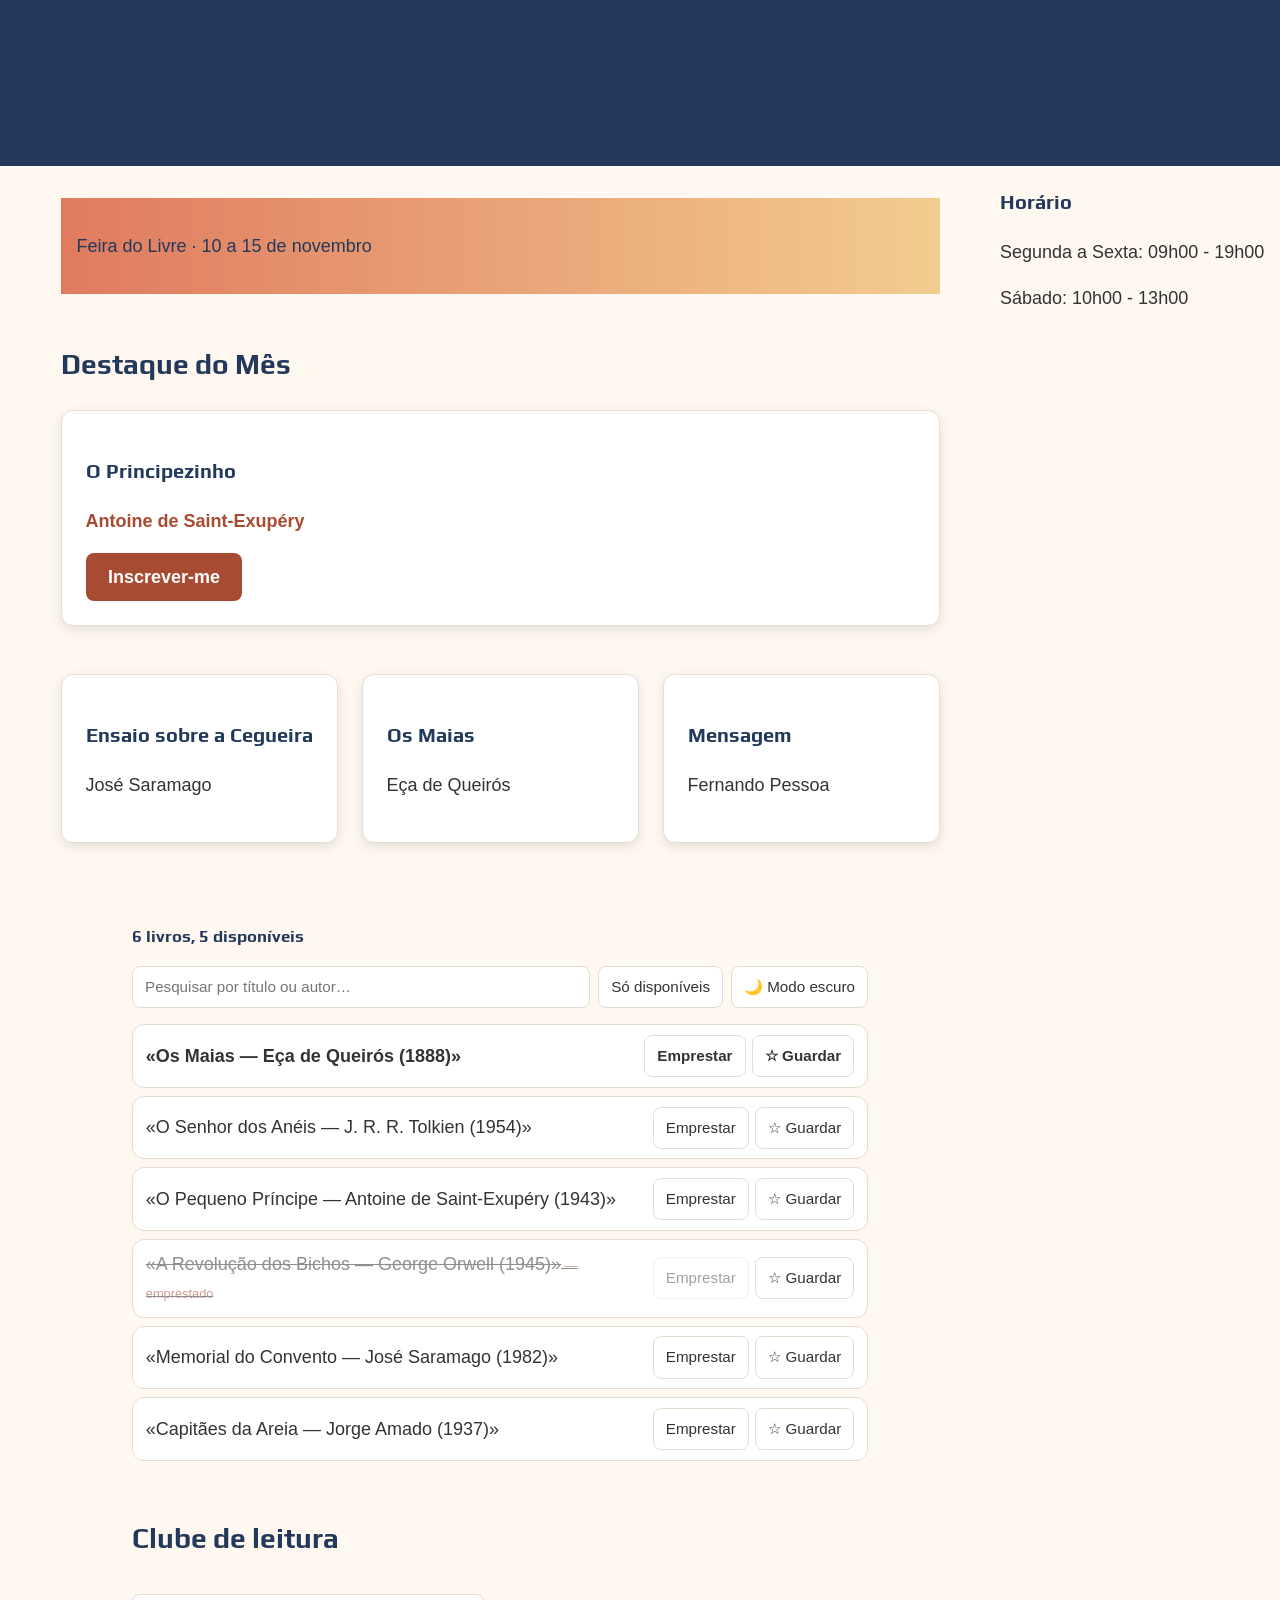
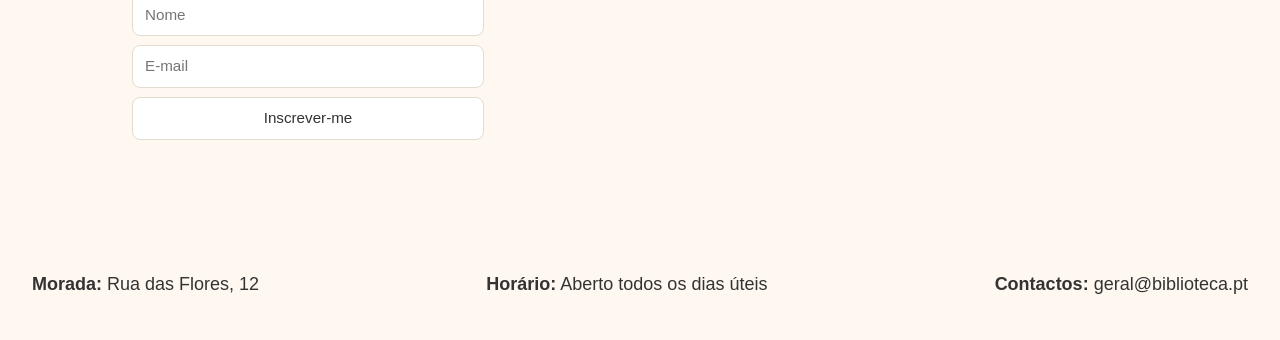
==== commit 50e0fe77: "Revert "Exercícios de localStorage: contador, ficha do leitor, tema, lista de leitura, pesquisas e a" ====
--- a/index.html
+++ b/index.html
@@ -13,18 +13,16 @@
     <link rel="stylesheet" href="style.css">
     <script src="src.js" defer></script>
 
+    <!-- ===== Estilos do catálogo dinâmico (exercícios 06 a 09) ===== -->
     <style>
-        /* ===== Catálogo dinâmico + exercícios de localStorage ===== */
-        #catalogo-dinamico,
-        #local-storage {
+        #catalogo-dinamico {
             --cartao: #ffffff;
             --borda: #e3ddd0;
             max-width: 46rem;
             margin: 2rem auto 0;
         }
 
-        [data-tema="escuro"] #catalogo-dinamico,
-        [data-tema="escuro"] #local-storage {
+        [data-tema="escuro"] #catalogo-dinamico {
             --cartao: #22354f;
             --borda: #35506f;
         }
@@ -47,9 +45,7 @@
         .barra-catalogo button,
         #inscricao input,
         #inscricao button,
-        #lista-livros button,
-        .cartao-ex input,
-        .cartao-ex button {
+        #lista-livros button {
             font: inherit;
             font-size: .95rem;
             border: 1px solid var(--borda);
@@ -63,12 +59,10 @@
 
         .barra-catalogo button,
         #lista-livros button,
-        #inscricao button,
-        .cartao-ex button { cursor: pointer; }
+        #inscricao button { cursor: pointer; }
 
         .barra-catalogo button:hover,
-        #lista-livros button:hover,
-        .cartao-ex button:hover { border-color: var(--cor-principal); }
+        #lista-livros button:hover { border-color: var(--cor-principal); }
 
         .barra-catalogo button.ativo {
             background: var(--cor-principal);
@@ -124,137 +118,9 @@
         #mensagem { min-height: 1.4rem; font-size: .9rem; margin: 0; }
         #mensagem.erro { color: var(--cor-destaque); }
         #mensagem.sucesso { color: var(--cor-principal); font-weight: 600; }
-
-        /* ===== Faixa de aviso (exercício 09) ===== */
-        #faixa-aviso {
-            display: flex;
-            align-items: center;
-            justify-content: center;
-            gap: 1rem;
-            flex-wrap: wrap;
-            padding: .7rem 1rem;
-            background: var(--cor-principal);
-            color: var(--cor-fundo);
-            font-size: .95rem;
-        }
-
-        #faixa-aviso[hidden] { display: none; }
-
-        #faixa-aviso button {
-            font: inherit;
-            font-size: .85rem;
-            border: 1px solid currentColor;
-            background: transparent;
-            color: inherit;
-            border-radius: 6px;
-            padding: .2rem .6rem;
-            cursor: pointer;
-        }
-
-        /* ===== Secção dos exercícios ===== */
-        #local-storage h2 { margin-bottom: .25rem; }
-
-        .nota-seccao {
-            font-size: .9rem;
-            color: var(--cor-destaque);
-            margin: 0 0 1.25rem;
-        }
-
-        .cartao-ex {
-            background: var(--cartao);
-            border: 1px solid var(--borda);
-            border-radius: var(--raio, 12px);
-            padding: 1rem 1.1rem;
-            margin-bottom: 1rem;
-        }
-
-        .cartao-ex h3 {
-            margin: 0 0 .6rem;
-            font-size: 1rem;
-            color: var(--cor-principal);
-        }
-
-        .cartao-ex form {
-            display: flex;
-            flex-wrap: wrap;
-            gap: .5rem;
-            margin-bottom: .6rem;
-        }
-
-        .cartao-ex form input { flex: 1 1 12rem; }
-
-        .cartao-ex p { margin: .4rem 0; font-size: .95rem; }
-
-        #lista-leitura {
-            list-style: none;
-            margin: .6rem 0 0;
-            padding: 0;
-            display: grid;
-            gap: .35rem;
-        }
-
-        #lista-leitura li {
-            display: flex;
-            align-items: center;
-            gap: .6rem;
-            flex-wrap: wrap;
-            border-bottom: 1px dashed var(--borda);
-            padding: .3rem 0;
-            font-size: .95rem;
-        }
-
-        #lista-leitura li.lido span.titulo { text-decoration: line-through; opacity: .6; }
-        #lista-leitura li span.titulo { flex: 1 1 10rem; }
-
-        .chips { display: flex; gap: .4rem; flex-wrap: wrap; margin: .4rem 0 .8rem; }
-
-        .chips button {
-            font-size: .85rem;
-            padding: .25rem .6rem;
-            border-radius: 999px;
-        }
-
-        .chips .vazio { font-size: .85rem; color: var(--cor-destaque); }
-
-        #generos-leitor li {
-            border: 1px solid var(--borda);
-            border-radius: 999px;
-            padding: .2rem .65rem;
-            font-size: .85rem;
-        }
-
-        details {
-            background: var(--cartao);
-            border: 1px solid var(--borda);
-            border-radius: var(--raio, 12px);
-            padding: .8rem 1.1rem;
-            margin-bottom: .8rem;
-        }
-
-        details summary {
-            cursor: pointer;
-            font-weight: 600;
-            color: var(--cor-principal);
-            font-size: .95rem;
-        }
-
-        details p, details li { font-size: .92rem; }
-        details pre {
-            background: rgba(0, 0, 0, .06);
-            padding: .7rem;
-            border-radius: 8px;
-            overflow-x: auto;
-            font-size: .8rem;
-        }
     </style>
 </head>
 <body>
-
-    <!-- Exercício 09: faixa de aviso, fechada só nesta visita (sessionStorage) -->
-    <div id="faixa-aviso" hidden>
-        <span>Hoje a biblioteca fecha às 13h.</span>
-        <button id="fechar-aviso" type="button">Fechar</button>
-    </div>
 
     <header class="cabecalho">
         <h1>Biblioteca do Bairro</h1>
@@ -262,7 +128,6 @@
             <ul>
                 <li><a href="index.html">Início</a></li>
                 <li><a href="#catalogo-dinamico">Catálogo</a></li>
-                <li><a href="#local-storage">Exercícios</a></li>
                 <li><a href="eventos.html">Eventos</a></li>
                 <li><a href="sobre.html">Sobre</a></li>
                 <li><a href="contactos.html">Contactos</a></li>
@@ -272,7 +137,7 @@
 
     <main>
         <section class="aviso">
-            <p>Feira do Livro · 10 a 15 de novembro</p>
+            <p>Feira do Livre · 10 a 15 de novembro</p>
         </section>
 
         <section>
@@ -299,7 +164,7 @@
             </article>
         </section>
 
-        <!-- ===== Catálogo dinâmico ===== -->
+        <!-- ===== Catálogo dinâmico · exercícios 06 a 09 ===== -->
         <section id="catalogo-dinamico">
             <h2 id="resumo">A carregar catálogo…</h2>
 
@@ -320,87 +185,6 @@
                 <button type="submit">Inscrever-me</button>
                 <p id="mensagem" role="status" aria-live="polite"></p>
             </form>
-        </section>
-
-        <!-- ===== Exercícios do localStorage do Zero ===== -->
-        <section id="local-storage">
-            <h2>localStorage do Zero</h2>
-            <p class="nota-seccao">Tudo o que fica guardado usa o prefixo <code>biblioteca:</code> e pode ser visto em DevTools → Aplicação → Local Storage.</p>
-
-            <article class="cartao-ex">
-                <h3>03 · Contador de visitas</h3>
-                <p id="contador-visitas">A contar…</p>
-                <button id="recomecar" type="button">Recomeçar</button>
-            </article>
-
-            <article class="cartao-ex">
-                <h3>05 · A ficha do leitor</h3>
-                <form id="ficha-leitor">
-                    <input name="nome" placeholder="Nome" aria-label="Nome">
-                    <input name="cartao" placeholder="Número de cartão" aria-label="Número de cartão">
-                    <input name="generos" placeholder="Géneros (com vírgulas)" aria-label="Géneros">
-                    <button type="submit">Guardar ficha</button>
-                </form>
-                <p id="saudacao-leitor">Ainda não há ficha guardada.</p>
-                <ul id="generos-leitor" class="chips"></ul>
-                <button id="esquecer-leitor" type="button">Esquecer-me</button>
-            </article>
-
-            <article class="cartao-ex">
-                <h3>07 · O tema que se lembra</h3>
-                <p>O botão «Modo escuro» do catálogo guarda a escolha. Sem escolha guardada, a página segue o tema do sistema.</p>
-                <button id="seguir-sistema" type="button">Seguir o sistema</button>
-                <p id="estado-tema"></p>
-            </article>
-
-            <article class="cartao-ex">
-                <h3>08 · A lista de leitura que fica</h3>
-                <form id="form-leitura">
-                    <input name="titulo" placeholder="Título do livro" aria-label="Título do livro">
-                    <button type="submit">Adicionar</button>
-                </form>
-                <ul id="lista-leitura"></ul>
-            </article>
-
-            <article class="cartao-ex">
-                <h3>11 · Últimas pesquisas</h3>
-                <p>As 5 últimas pesquisas do catálogo, guardadas com versão e data (expiram em 7 dias).</p>
-                <div id="ultimas-pesquisas" class="chips"></div>
-                <button id="limpar-pesquisas" type="button">Limpar pesquisas</button>
-            </article>
-
-            <details>
-                <summary>06 · Corrigir o código</summary>
-                <p>O código do enunciado tinha quatro problemas:</p>
-                <ol>
-                    <li><code>getItem("leitura")</code> devolve <strong>texto</strong>, não um array — tem de levar <code>JSON.parse</code>.</li>
-                    <li><code>setItem("leitura", lista)</code> guarda <code>[object Object]</code> — tem de levar <code>JSON.stringify</code>.</li>
-                    <li><code>if (tema == true)</code> nunca é verdadeiro: o valor guardado é o texto <code>"escuro"</code>.</li>
-                    <li><code>dados.nome</code> rebenta quando ainda não há leitor guardado, porque o <code>JSON.parse(null)</code> dá <code>null</code>.</li>
-                </ol>
-                <pre>const lista = ler("biblioteca:leitura", []);        // 1
-lista.push("Os Lusíadas");
-guardar("biblioteca:leitura", lista);                // 2
-
-const tema = localStorage.getItem("biblioteca:tema");
-if (tema === "escuro") document.body.classList.add("escuro");   // 3
-
-const dados = ler("biblioteca:leitor", null);        // 4
-saudacao.textContent = `Olá, ${dados?.nome ?? "visitante"}`;</pre>
-            </details>
-
-            <details>
-                <summary>01, 02, 04 e 12 · Respostas</summary>
-                <p><strong>01 · Espreitar o armazenamento.</strong> No separador Aplicação aparecem as chaves do site (por exemplo <code>biblioteca:tema</code>, <code>biblioteca:leitura</code>). <code>localStorage.length</code> diz quantas são e cada site só vê as suas. Os cookies ficam na mesma secção, em «Cookies».</p>
-                <p><strong>02 · Onde guardavas?</strong> Tema escuro → <em>localStorage</em> (preferência pequena e permanente). Sessão de login → <em>cookie HttpOnly</em> (o servidor precisa dela e o JavaScript não a deve ler). Passo de um formulário → <em>sessionStorage</em> (só neste separador). Mil capas offline → <em>IndexedDB</em> (ficheiros e muito espaço). Reservas → <em>servidor</em> (são partilhadas por todos).</p>
-                <p><strong>04 · Prevê o resultado.</strong></p>
-                <pre>localStorage.getItem("n")              // "20"  (a chave é substituída e vem sempre texto)
-localStorage.getItem("n") + 5          // "205" (concatena, não soma)
-Boolean(localStorage.getItem("ativo")) // true  (o texto "false" é verdadeiro)
-localStorage.getItem("Ativo")          // null  (as chaves distinguem maiúsculas)
-localStorage.length                    // 2     ("n" e "ativo")</pre>
-                <p><strong>12 · Auditoria de privacidade.</strong> <code>tema</code> → aceitável (preferência inofensiva). <code>token</code> → a evitar: qualquer script o lê e um XSS leva-o; usar cookie HttpOnly. <code>leitor</code> com NIF → arriscado: guardar só o nome e deixar o resto no servidor. <code>desconto</code> → a evitar: o utilizador edita o valor, o servidor é que decide. <code>passo</code> em sessionStorage → aceitável, é temporário. <code>palavraPasse</code> → nunca.</p>
-            </details>
         </section>
     </main>
 
@@ -422,43 +206,18 @@
         </div>
     </footer>
 
+    <!-- ==========================================================================
+         JavaScript do Zero — Exercícios 06 a 09 (catálogo, DOM, eventos, storage)
+         ========================================================================== -->
     <script>
-        // =====================================================================
-        // Armazenamento: duas funções para tudo (só texto, JSON e try/catch)
-        // =====================================================================
-        function ler(chave, porOmissao) {
-            try {
-                const texto = localStorage.getItem(chave);
-                return texto === null ? porOmissao : JSON.parse(texto);
-            } catch {
-                return porOmissao;   // JSON estragado não rebenta a página
-            }
-        }
-
-        function guardar(chave, valor) {
-            try {
-                localStorage.setItem(chave, JSON.stringify(valor));
-                return true;
-            } catch (erro) {
-                console.warn("Não foi possível guardar:", erro.name);
-                return false;
-            }
-        }
-
-        const CHAVE_TEMA = "biblioteca:tema";
-        const CHAVE_FAVORITOS = "biblioteca:favoritos";
-        const CHAVE_LEITOR = "biblioteca:leitor";
-        const CHAVE_LEITURA = "biblioteca:leitura";
-        const CHAVE_PESQUISAS = "biblioteca:pesquisas";
-        const CHAVE_VISITAS = "biblioteca:visitas";
-        const CHAVE_AVISO = "biblioteca:aviso-fechado";
-        const SETE_DIAS = 7 * 24 * 60 * 60 * 1000;
-
-        // =====================================================================
-        // Catálogo (vem do livros.json)
-        // =====================================================================
+        // O catálogo começa vazio: os dados vêm do livros.json (exercício 09).
         let catalogo = [];
 
+        // ---------------------------------------------------------------------
+        // EXERCÍCIO 06 — O catálogo em objetos
+        // ---------------------------------------------------------------------
+
+        // 02 — «Título — Autor (ano)» para cada livro (na consola)
         function mostrarCatalogo(lista = catalogo) {
             console.log("\n--- Catálogo (consola) ---");
             for (const { titulo, autor, ano } of lista) {
@@ -466,30 +225,41 @@
             }
         }
 
+        // 03 — quantos estão disponíveis (contado a partir do array)
         function contarDisponiveis(lista = catalogo) {
             return lista.filter((livro) => livro.disponivel).length;
         }
 
+        // 04 — o livro mais antigo
         function livroMaisAntigo(lista = catalogo) {
             return lista.reduce((maisAntigo, livro) =>
                 livro.ano < maisAntigo.ano ? livro : maisAntigo
             );
         }
 
+        // 05 — emprestar(titulo): marca como emprestado, ou avisa se não puder
         function emprestar(titulo) {
-            const livro = catalogo.find((l) => normalizar(l.titulo) === normalizar(titulo));
-            if (!livro) {
-                console.warn(`Aviso: «${titulo}» não existe no catálogo.`);
+            const livro = catalogo.find(
+                (l) => normalizar(l.titulo) === normalizar(titulo)
+            );
+
+            if (!livro) {                       // não existe: avisa, sem erro
+                console.warn(`⚠ Aviso: «${titulo}» não existe no catálogo.`);
                 return false;
             }
-            if (!livro.disponivel) {
-                console.warn(`Aviso: «${livro.titulo}» já está emprestado.`);
+            if (!livro.disponivel) {            // já emprestado: avisa
+                console.warn(`⚠ Aviso: «${livro.titulo}» já está emprestado.`);
                 return false;
             }
+
             livro.disponivel = false;
+            console.log(`✓ «${livro.titulo}» emprestado.`);
             return true;
         }
 
+        // ---------------------------------------------------------------------
+        // Elementos da página (exercício 07)
+        // ---------------------------------------------------------------------
         const lista = document.querySelector("#lista-livros");
         const resumo = document.querySelector("#resumo");
         const pesquisa = document.querySelector("#pesquisa-catalogo");
@@ -499,8 +269,8 @@
         const mensagem = document.querySelector("#mensagem");
 
         let soDisponiveis = false;
-        let favoritos = ler(CHAVE_FAVORITOS, []);
-
+
+        // Tirar acentos e maiúsculas: pesquisa tolerante
         function normalizar(texto) {
             return String(texto)
                 .normalize("NFD")
@@ -509,8 +279,12 @@
                 .trim();
         }
 
+        // ---------------------------------------------------------------------
+        // EXERCÍCIO 07 — O catálogo na página
+        // ---------------------------------------------------------------------
         function livrosFiltrados() {
-            const termo = normalizar(pesquisa.value);
+            const termo = normalizar(pesquisa ? pesquisa.value : "");
+
             return catalogo.filter((livro) => {
                 const corresponde = normalizar(`${livro.titulo} ${livro.autor}`).includes(termo);
                 const passaFiltro = !soDisponiveis || livro.disponivel;
@@ -520,7 +294,8 @@
 
         function mostrarLivros(livros = livrosFiltrados()) {
             if (!lista) return;
-            lista.replaceChildren();
+
+            lista.replaceChildren();            // limpa sem innerHTML
 
             if (livros.length === 0) {
                 const vazio = document.createElement("li");
@@ -533,7 +308,10 @@
                 lista.append(criarItem(livro));
             }
 
-            resumo.textContent = `${catalogo.length} livros, ${contarDisponiveis()} disponíveis`;
+            // 05 — resumo calculado, nunca escrito à mão
+            if (resumo) {
+                resumo.textContent = `${catalogo.length} livros, ${contarDisponiveis()} disponíveis`;
+            }
         }
 
         function criarItem(livro) {
@@ -543,7 +321,7 @@
             titulo.className = "titulo";
             titulo.textContent = `«${livro.titulo} — ${livro.autor} (${livro.ano})»`;
 
-            if (!livro.disponivel) {
+            if (!livro.disponivel) {            // 04 — classe + palavra «emprestado»
                 item.classList.add("indisponivel");
                 const etiqueta = document.createElement("em");
                 etiqueta.textContent = " — emprestado";
@@ -562,312 +340,116 @@
                 mostrarLivros();
             });
 
-            const botaoGuardar = document.createElement("button");
-            botaoGuardar.type = "button";
-            botaoGuardar.className = "favorito";
-            const jaGuardado = favoritos.includes(livro.titulo);
-            botaoGuardar.textContent = jaGuardado ? "★ Guardado" : "☆ Guardar";
-            botaoGuardar.setAttribute("aria-pressed", String(jaGuardado));
-            if (jaGuardado) botaoGuardar.classList.add("ativo");
-            botaoGuardar.addEventListener("click", () => alternarFavorito(livro.titulo));
-
-            acoes.append(emprestarBotao, botaoGuardar);
+            const guardar = document.createElement("button");
+            guardar.type = "button";
+            guardar.className = "favorito";
+            const guardado = favoritos.includes(livro.titulo);
+            guardar.textContent = guardado ? "★ Guardado" : "☆ Guardar";
+            guardar.setAttribute("aria-pressed", String(guardado));
+            if (guardado) guardar.classList.add("ativo");
+            guardar.addEventListener("click", () => alternarFavorito(livro.titulo));
+
+            acoes.append(emprestarBotao, guardar);
             item.append(titulo, acoes);
             return item;
         }
 
-        function alternarFavorito(titulo) {
-            favoritos = favoritos.includes(titulo)
-                ? favoritos.filter((t) => t !== titulo)
-                : [...favoritos, titulo];
-            guardar(CHAVE_FAVORITOS, favoritos);
-            mostrarLivros();
-        }
-
-        pesquisa.addEventListener("input", () => {
-            mostrarLivros();
-            registarPesquisa(pesquisa.value);   // exercício 11
-        });
-
-        botaoDisponiveis.addEventListener("click", () => {
+        // ---------------------------------------------------------------------
+        // EXERCÍCIO 08 — Pesquisar e inscrever
+        // ---------------------------------------------------------------------
+        pesquisa?.addEventListener("input", () => mostrarLivros());
+
+        botaoDisponiveis?.addEventListener("click", () => {
             soDisponiveis = !soDisponiveis;
             botaoDisponiveis.classList.toggle("ativo", soDisponiveis);
             botaoDisponiveis.setAttribute("aria-pressed", String(soDisponiveis));
             mostrarLivros();
         });
 
-        form.addEventListener("submit", (evento) => {
-            evento.preventDefault();
+        form?.addEventListener("submit", (evento) => {
+            evento.preventDefault();            // não recarregar a página
+
             const nome = form.nome.value.trim();
             const email = form.email.value.trim();
             const emailValido = /^[^\s@]+@[^\s@]+\.[^\s@]+$/.test(email);
 
             if (nome === "" || !emailValido) {
-                mensagem.textContent = "Preencha o nome e um e-mail válido.";
-                mensagem.className = "erro";
+                mostrarMensagem("Preencha o nome e um e-mail válido.", "erro");
                 return;
             }
 
-            mensagem.textContent = `Obrigado, ${nome}! Inscrição feita com o e-mail ${email}.`;
-            mensagem.className = "sucesso";
+            mostrarMensagem(`Obrigado, ${nome}! Inscrição feita com o e-mail ${email}.`, "sucesso");
             form.reset();
         });
 
-        // =====================================================================
-        // 07 · Tema que se lembra (escolha guardada ganha ao sistema)
-        // =====================================================================
-        function temaDoSistema() {
-            return matchMedia("(prefers-color-scheme: dark)").matches ? "escuro" : "claro";
-        }
-
+        function mostrarMensagem(texto, tipo) {
+            if (!mensagem) return;
+            mensagem.textContent = texto;
+            mensagem.className = tipo;
+        }
+
+        // ---------------------------------------------------------------------
+        // EXERCÍCIO 09 — Lembrar e carregar
+        // ---------------------------------------------------------------------
+        const CHAVE_TEMA = "biblioteca-tema";
+        const CHAVE_FAVORITOS = "biblioteca-favoritos";
+
+        function lerGuardado(chave, porOmissao) {
+            try {
+                const texto = localStorage.getItem(chave);
+                return texto === null ? porOmissao : JSON.parse(texto);
+            } catch {
+                return porOmissao;
+            }
+        }
+
+        function guardar(chave, valor) {
+            try {
+                localStorage.setItem(chave, JSON.stringify(valor));
+            } catch {
+                console.warn("Não foi possível guardar no localStorage.");
+            }
+        }
+
+        let favoritos = lerGuardado(CHAVE_FAVORITOS, []);
+
+        function alternarFavorito(titulo) {
+            favoritos = favoritos.includes(titulo)
+                ? favoritos.filter((t) => t !== titulo)     // tirar dos favoritos
+                : [...favoritos, titulo];                    // acrescentar
+
+            guardar(CHAVE_FAVORITOS, favoritos);
+            mostrarLivros();
+        }
+
+        // Modo escuro: usa o [data-tema="escuro"] que o style.css do site já define
         function aplicarTema(tema) {
             const escuro = tema === "escuro";
             document.documentElement.dataset.tema = escuro ? "escuro" : "claro";
-            botaoTema.textContent = escuro ? "☀ Modo claro" : "🌙 Modo escuro";
-            botaoTema.setAttribute("aria-pressed", String(escuro));
-
-            const estado = document.querySelector("#estado-tema");
-            if (estado) {
-                const guardado = ler(CHAVE_TEMA, null);
-                estado.textContent = guardado
-                    ? `Tema guardado neste browser: ${guardado}.`
-                    : `Sem escolha guardada, a seguir o sistema: ${temaDoSistema()}.`;
-            }
-        }
-
-        function aplicarTemaInicial() {
-            aplicarTema(ler(CHAVE_TEMA, null) ?? temaDoSistema());
-        }
-
-        botaoTema.addEventListener("click", () => {
-            const novo = document.documentElement.dataset.tema === "escuro" ? "claro" : "escuro";
+            if (botaoTema) {
+                botaoTema.textContent = escuro ? "☀ Modo claro" : "🌙 Modo escuro";
+                botaoTema.setAttribute("aria-pressed", String(escuro));
+            }
+        }
+
+        botaoTema?.addEventListener("click", () => {
+            const escuroAgora = document.documentElement.dataset.tema === "escuro";
+            const novo = escuroAgora ? "claro" : "escuro";
             guardar(CHAVE_TEMA, novo);
             aplicarTema(novo);
         });
 
-        document.querySelector("#seguir-sistema").addEventListener("click", () => {
-            localStorage.removeItem(CHAVE_TEMA);   // apaga a escolha do utilizador
-            aplicarTemaInicial();
-        });
-
-        // =====================================================================
-        // 03 · Contador de visitas
-        // =====================================================================
-        function atualizarContador() {
-            const visitas = Number(localStorage.getItem(CHAVE_VISITAS)) + 1;
-            localStorage.setItem(CHAVE_VISITAS, visitas);
-            document.querySelector("#contador-visitas").textContent =
-                `É a ${visitas}.ª vez que nos visitas.`;
-        }
-
-        document.querySelector("#recomecar").addEventListener("click", () => {
-            localStorage.removeItem(CHAVE_VISITAS);
-            document.querySelector("#contador-visitas").textContent = "Contador reposto.";
-        });
-
-        // =====================================================================
-        // 05 · A ficha do leitor (objeto com nome, cartão e géneros)
-        // =====================================================================
-        const fichaForm = document.querySelector("#ficha-leitor");
-
-        function mostrarLeitor() {
-            const leitor = ler(CHAVE_LEITOR, null);
-            const saudacao = document.querySelector("#saudacao-leitor");
-            const listaGeneros = document.querySelector("#generos-leitor");
-            listaGeneros.replaceChildren();
-
-            if (!leitor) {
-                saudacao.textContent = "Ainda não há ficha guardada.";
-                return;
-            }
-
-            saudacao.textContent = `Olá, ${leitor.nome}! Cartão ${leitor.cartao}.`;
-            for (const genero of leitor.generos) {
-                const li = document.createElement("li");
-                li.textContent = genero;
-                listaGeneros.append(li);
-            }
-        }
-
-        fichaForm.addEventListener("submit", (evento) => {
-            evento.preventDefault();
-            const nome = fichaForm.nome.value.trim();
-            if (nome === "") {
-                document.querySelector("#saudacao-leitor").textContent = "O nome não pode ficar vazio.";
-                return;
-            }
-
-            guardar(CHAVE_LEITOR, {
-                nome: nome,
-                cartao: fichaForm.cartao.value.trim(),
-                generos: fichaForm.generos.value.split(",").map((g) => g.trim()).filter(Boolean),
-            });
-
-            fichaForm.reset();
-            mostrarLeitor();
-        });
-
-        document.querySelector("#esquecer-leitor").addEventListener("click", () => {
-            localStorage.removeItem(CHAVE_LEITOR);
-            mostrarLeitor();
-        });
-
-        // =====================================================================
-        // 08 · Lista de leitura que fica (o array é a fonte da verdade)
-        // =====================================================================
-        let leitura = ler(CHAVE_LEITURA, []);
-        const listaLeitura = document.querySelector("#lista-leitura");
-
-        function atualizarLeitura() {
-            guardar(CHAVE_LEITURA, leitura);
-            mostrarLeitura();
-        }
-
-        function mostrarLeitura() {
-            listaLeitura.replaceChildren();
-
-            if (leitura.length === 0) {
-                const vazio = document.createElement("li");
-                vazio.textContent = "A lista está vazia.";
-                listaLeitura.append(vazio);
-                return;
-            }
-
-            leitura.forEach((item, indice) => {
-                const li = document.createElement("li");
-                if (item.lido) li.classList.add("lido");
-
-                const titulo = document.createElement("span");
-                titulo.className = "titulo";
-                titulo.textContent = item.titulo;
-
-                const marcar = document.createElement("button");
-                marcar.type = "button";
-                marcar.textContent = item.lido ? "Não lido" : "Marcar lido";
-                marcar.addEventListener("click", () => {
-                    leitura[indice].lido = !leitura[indice].lido;
-                    atualizarLeitura();
-                });
-
-                const remover = document.createElement("button");
-                remover.type = "button";
-                remover.textContent = "Remover";
-                remover.addEventListener("click", () => {
-                    leitura.splice(indice, 1);
-                    atualizarLeitura();
-                });
-
-                li.append(titulo, marcar, remover);
-                listaLeitura.append(li);
-            });
-        }
-
-        document.querySelector("#form-leitura").addEventListener("submit", (evento) => {
-            evento.preventDefault();
-            const campo = evento.target.titulo;
-            const titulo = campo.value.trim();
-            if (titulo === "") return;
-
-            leitura.push({ titulo: titulo, lido: false });
-            campo.value = "";
-            atualizarLeitura();
-        });
-
-        // =====================================================================
-        // 11 · Últimas pesquisas (caixa com versão e data, 7 dias, máximo 5)
-        // =====================================================================
-        let temporizadorPesquisa;
-
-        function lerPesquisas() {
-            const caixa = ler(CHAVE_PESQUISAS, null);
-            if (!caixa || caixa.versao !== 1) return [];
-            if (Date.now() - caixa.guardadoEm > SETE_DIAS) return [];   // velhas: ignorar
-            return caixa.dados;
-        }
-
-        function registarPesquisa(termo) {
-            const limpo = termo.trim();
-            if (limpo.length < 2) return;
-
-            clearTimeout(temporizadorPesquisa);
-            temporizadorPesquisa = setTimeout(() => {
-                const antigas = lerPesquisas().filter((t) => t !== limpo);
-                const dados = [limpo, ...antigas].slice(0, 5);
-                guardar(CHAVE_PESQUISAS, { versao: 1, guardadoEm: Date.now(), dados: dados });
-                mostrarPesquisas();
-            }, 600);
-        }
-
-        function mostrarPesquisas() {
-            const caixa = document.querySelector("#ultimas-pesquisas");
-            caixa.replaceChildren();
-            const pesquisas = lerPesquisas();
-
-            if (pesquisas.length === 0) {
-                const vazio = document.createElement("span");
-                vazio.className = "vazio";
-                vazio.textContent = "Ainda não há pesquisas guardadas.";
-                caixa.append(vazio);
-                return;
-            }
-
-            for (const termo of pesquisas) {
-                const botao = document.createElement("button");
-                botao.type = "button";
-                botao.textContent = termo;
-                botao.addEventListener("click", () => {
-                    pesquisa.value = termo;
-                    mostrarLivros();
-                });
-                caixa.append(botao);
-            }
-        }
-
-        document.querySelector("#limpar-pesquisas").addEventListener("click", () => {
-            localStorage.removeItem(CHAVE_PESQUISAS);
-            mostrarPesquisas();
-        });
-
-        // =====================================================================
-        // 09 · Um aviso por visita (sessionStorage)
-        // =====================================================================
-        const faixa = document.querySelector("#faixa-aviso");
-
-        if (sessionStorage.getItem(CHAVE_AVISO) !== "sim") {
-            faixa.hidden = false;
-        }
-
-        document.querySelector("#fechar-aviso").addEventListener("click", () => {
-            faixa.hidden = true;
-            sessionStorage.setItem(CHAVE_AVISO, "sim");
-        });
-
-        // =====================================================================
-        // 10 · Dois separadores, uma lista (evento storage)
-        // =====================================================================
-        window.addEventListener("storage", (evento) => {
-            if (evento.key === CHAVE_LEITURA || evento.key === null) {
-                leitura = ler(CHAVE_LEITURA, []);
-                mostrarLeitura();
-            }
-            if (evento.key === CHAVE_TEMA || evento.key === null) {
-                aplicarTemaInicial();
-            }
-            if (evento.key === CHAVE_PESQUISAS) {
-                mostrarPesquisas();
-            }
-        });
-
-        // =====================================================================
-        // Arranque
-        // =====================================================================
+        aplicarTema(lerGuardado(CHAVE_TEMA, "claro"));
+
+        // Carregar o catálogo do livros.json (fetch com try/catch)
         async function carregarLivros() {
             try {
                 const resposta = await fetch("livros.json");
                 if (!resposta.ok) throw new Error(`HTTP ${resposta.status}`);
+
                 catalogo = await resposta.json();
 
-                mostrarCatalogo();
+                mostrarCatalogo();                       // exercício 06 na consola
                 console.log(`Livros disponíveis: ${contarDisponiveis()}`);
                 const antigo = livroMaisAntigo();
                 if (antigo) console.log(`Livro mais antigo: «${antigo.titulo}» (${antigo.ano})`);
@@ -875,20 +457,17 @@
                 mostrarLivros();
             } catch (erro) {
                 console.error("Não foi possível carregar livros.json:", erro);
-                resumo.textContent = "Catálogo indisponível";
-                lista.replaceChildren();
-                const aviso = document.createElement("li");
-                aviso.className = "erro";
-                aviso.textContent = "Não foi possível carregar o catálogo (livros.json).";
-                lista.append(aviso);
-            }
-        }
-
-        aplicarTemaInicial();
-        atualizarContador();
-        mostrarLeitor();
-        mostrarLeitura();
-        mostrarPesquisas();
+                if (resumo) resumo.textContent = "Catálogo indisponível";
+                if (lista) {
+                    lista.replaceChildren();
+                    const aviso = document.createElement("li");
+                    aviso.className = "erro";
+                    aviso.textContent = "Não foi possível carregar o catálogo (livros.json).";
+                    lista.append(aviso);
+                }
+            }
+        }
+
         carregarLivros();
     </script>
 
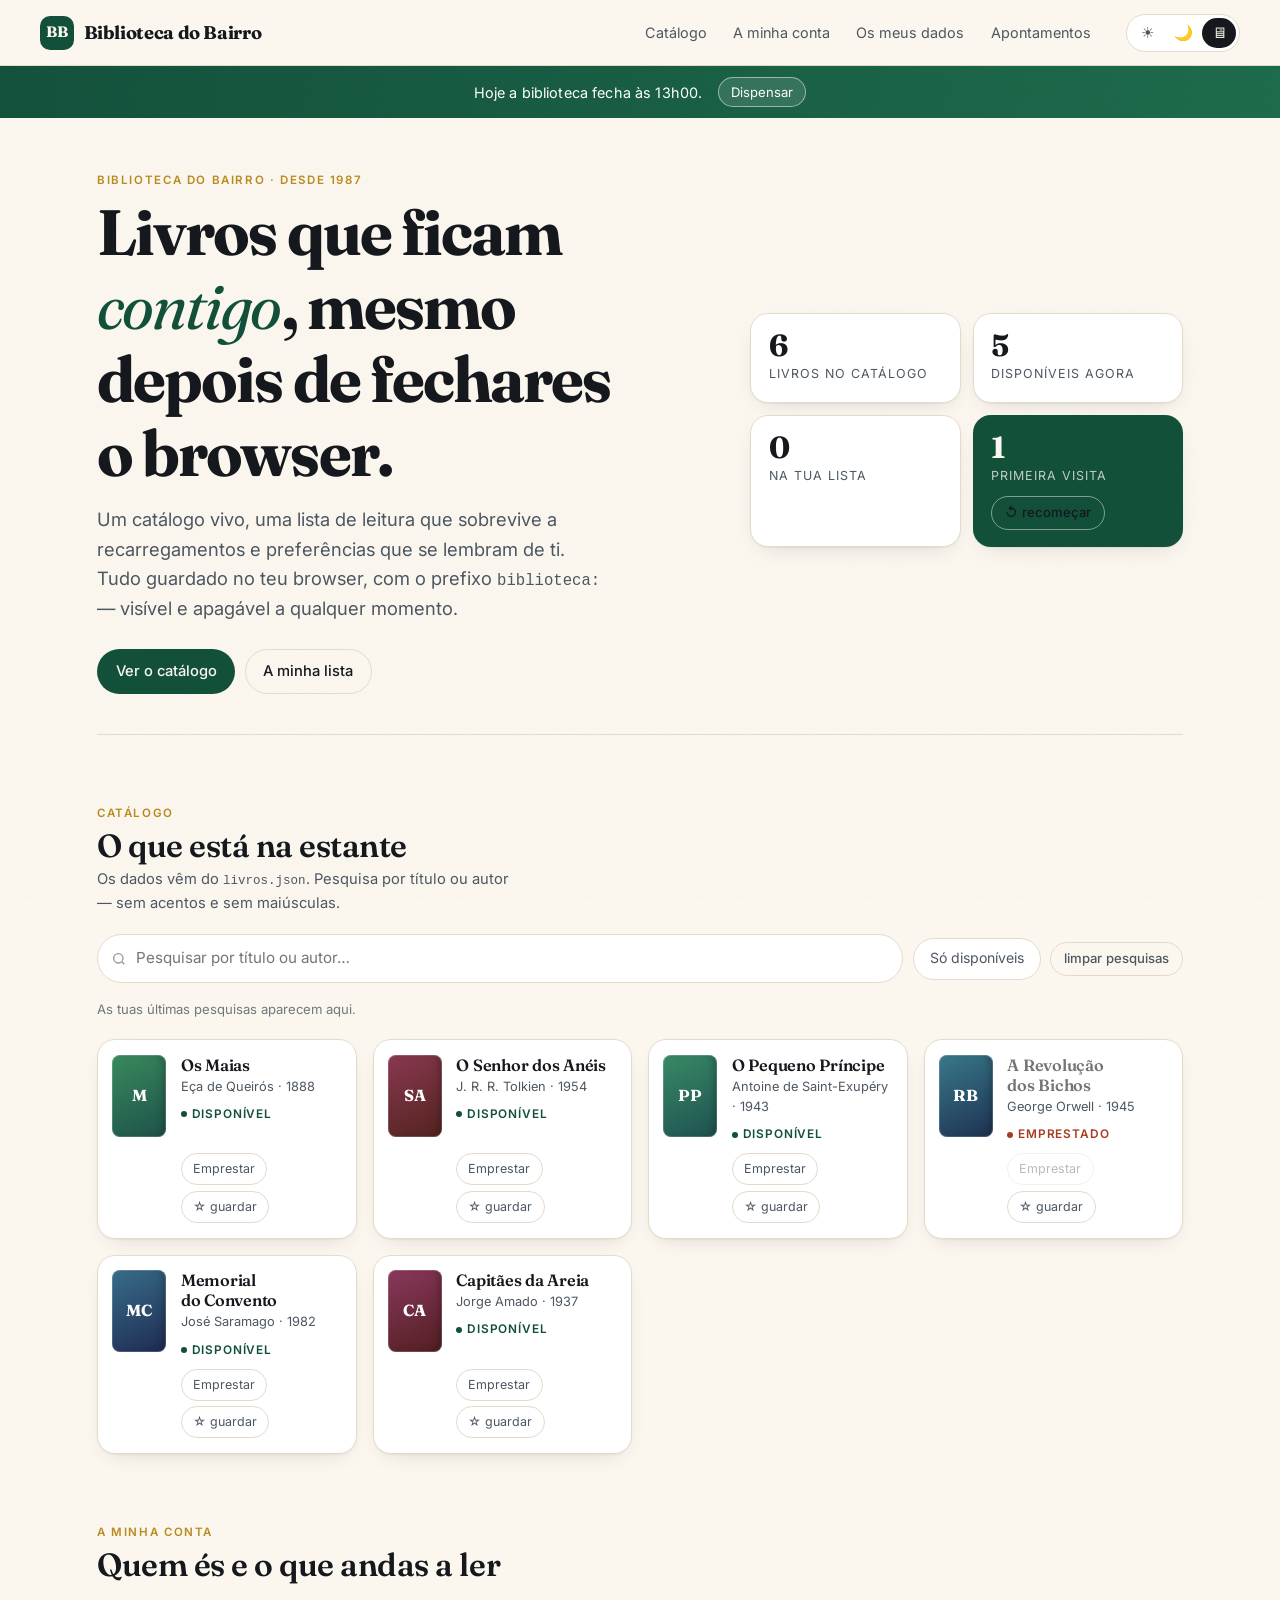
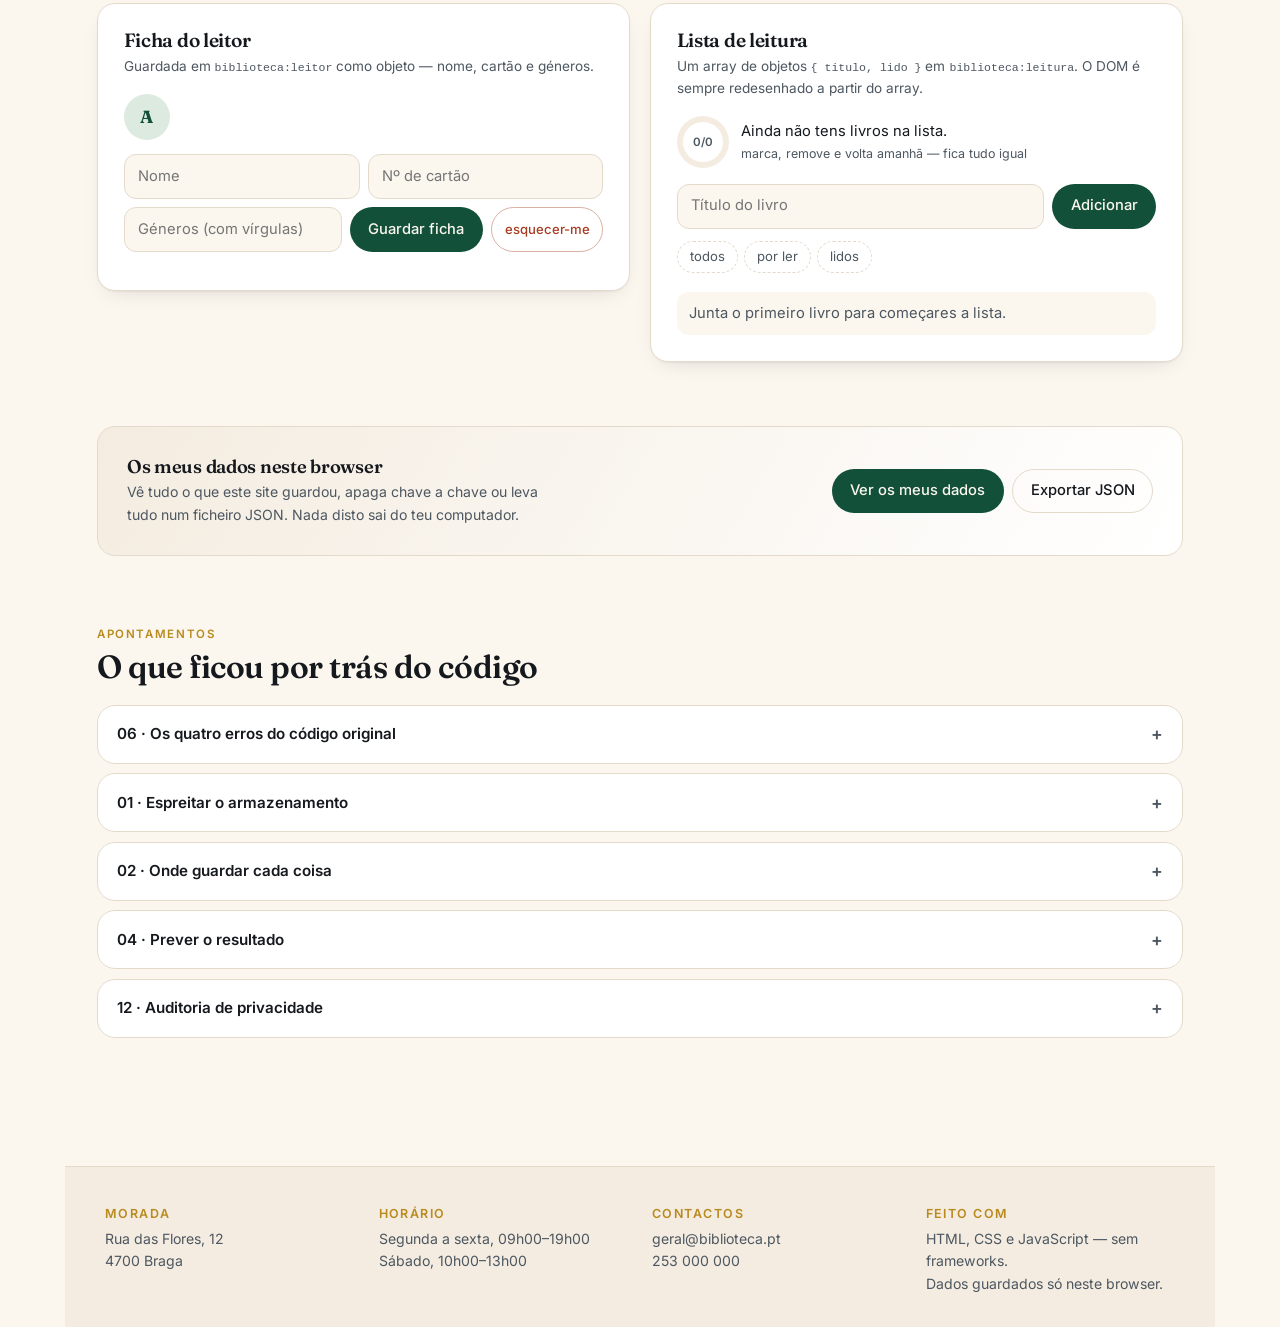
==== commit ec58b274: "Novo design do site e exercícios de localStorage (temas, widgets, painel de dados)" ====
--- a/index.html
+++ b/index.html
@@ -1,475 +1,314 @@
 <!DOCTYPE html>
 <html lang="pt">
 <head>
-    <link rel="stylesheet" href="style.css">
     <meta charset="UTF-8">
     <meta name="viewport" content="width=device-width, initial-scale=1.0">
+    <meta name="theme-color" content="#fbf7ef">
+    <meta name="description" content="Biblioteca do Bairro — catálogo de livros, lista de leitura e preferências guardadas no browser.">
     <title>Biblioteca do Bairro</title>
-    <!-- Google Fonts -->
+
     <link rel="preconnect" href="https://fonts.googleapis.com">
     <link rel="preconnect" href="https://fonts.gstatic.com" crossorigin>
-    <link href="https://fonts.googleapis.com/css2?family=Lora:ital,wght@0,400..700;1,400..700&display=swap" rel="stylesheet">
-    <!-- Folha de Estilos CSS -->
-    <link rel="stylesheet" href="style.css">
-    <script src="src.js" defer></script>
-
-    <!-- ===== Estilos do catálogo dinâmico (exercícios 06 a 09) ===== -->
-    <style>
-        #catalogo-dinamico {
-            --cartao: #ffffff;
-            --borda: #e3ddd0;
-            max-width: 46rem;
-            margin: 2rem auto 0;
-        }
-
-        [data-tema="escuro"] #catalogo-dinamico {
-            --cartao: #22354f;
-            --borda: #35506f;
-        }
-
-        #resumo {
-            margin: 0 0 1rem;
-            font-size: 1.05rem;
-            font-weight: 600;
-            color: var(--cor-principal);
-        }
-
-        .barra-catalogo {
-            display: flex;
-            gap: .5rem;
-            flex-wrap: wrap;
-            margin-bottom: 1rem;
-        }
-
-        #pesquisa-catalogo,
-        .barra-catalogo button,
-        #inscricao input,
-        #inscricao button,
-        #lista-livros button {
-            font: inherit;
-            font-size: .95rem;
-            border: 1px solid var(--borda);
-            border-radius: 8px;
-            padding: .5rem .75rem;
-            background: var(--cartao);
-            color: var(--cor-texto);
-        }
-
-        #pesquisa-catalogo { flex: 1 1 14rem; }
-
-        .barra-catalogo button,
-        #lista-livros button,
-        #inscricao button { cursor: pointer; }
-
-        .barra-catalogo button:hover,
-        #lista-livros button:hover { border-color: var(--cor-principal); }
-
-        .barra-catalogo button.ativo {
-            background: var(--cor-principal);
-            color: var(--cor-fundo);
-            border-color: var(--cor-principal);
-        }
-
-        #lista-livros button:disabled { opacity: .45; cursor: not-allowed; }
-
-        #lista-livros {
-            list-style: none;
-            margin: 0 0 2rem;
-            padding: 0;
-            display: grid;
-            gap: .5rem;
-        }
-
-        #lista-livros li {
-            display: flex;
-            align-items: center;
-            justify-content: space-between;
-            gap: .75rem;
-            flex-wrap: wrap;
-            background: var(--cartao);
-            border: 1px solid var(--borda);
-            border-radius: var(--raio, 12px);
-            padding: .6rem .8rem;
-        }
-
-        #lista-livros li .titulo { flex: 1 1 16rem; min-width: 0; }
-
-        #lista-livros li.indisponivel .titulo {
-            opacity: .55;
-            text-decoration: line-through;
-        }
-
-        #lista-livros li.indisponivel em {
-            font-style: normal;
-            font-size: .8rem;
-            color: var(--cor-destaque);
-        }
-
-        #lista-livros li.vazio,
-        #lista-livros li.erro {
-            justify-content: center;
-            color: var(--cor-destaque);
-        }
-
-        .acoes { display: flex; gap: .4rem; }
-        #lista-livros .favorito.ativo { border-color: var(--cor-principal); font-weight: 700; }
-
-        #inscricao { display: grid; gap: .6rem; max-width: 22rem; }
-        #mensagem { min-height: 1.4rem; font-size: .9rem; margin: 0; }
-        #mensagem.erro { color: var(--cor-destaque); }
-        #mensagem.sucesso { color: var(--cor-principal); font-weight: 600; }
-    </style>
+    <link rel="stylesheet" href="site.css">
+    <script src="app.js" defer></script>
 </head>
 <body>
 
+    <div class="progresso-leitura"></div>
+
+    <!-- ================= Cabeçalho ================= -->
     <header class="cabecalho">
-        <h1>Biblioteca do Bairro</h1>
-        <nav>
-            <ul>
-                <li><a href="index.html">Início</a></li>
-                <li><a href="#catalogo-dinamico">Catálogo</a></li>
-                <li><a href="eventos.html">Eventos</a></li>
-                <li><a href="sobre.html">Sobre</a></li>
-                <li><a href="contactos.html">Contactos</a></li>
-            </ul>
+        <a class="marca" href="#topo">
+            <span class="selo">BB</span>
+            <span class="nome-marca">Biblioteca do Bairro</span>
+        </a>
+
+        <nav class="nav-principal" aria-label="Principal">
+            <a href="#catalogo">Catálogo</a>
+            <a href="#conta">A minha conta</a>
+            <a href="#dados">Os meus dados</a>
+            <a href="#apontamentos">Apontamentos</a>
         </nav>
+
+        <div class="tema" role="group" aria-label="Tema">
+            <button type="button" data-modo="claro" aria-pressed="false" title="Tema claro">☀</button>
+            <button type="button" data-modo="escuro" aria-pressed="false" title="Tema escuro">🌙</button>
+            <button type="button" data-modo="sistema" aria-pressed="true" title="Seguir o sistema">🖥</button>
+        </div>
     </header>
 
-    <main>
-        <section class="aviso">
-            <p>Feira do Livre · 10 a 15 de novembro</p>
-        </section>
-
-        <section>
-            <h2>Destaque do Mês</h2>
-            <article class="cartao destaque">
-                <h3>O Principezinho</h3>
-                <p>Antoine de Saint-Exupéry</p>
-                <a href="#" class="botao">Inscrever-me</a>
-            </article>
-        </section>
-
-        <section class="catalogo">
-            <article class="cartao">
-                <h3>Ensaio sobre a Cegueira</h3>
-                <p>José Saramago</p>
-            </article>
-            <article class="cartao">
-                <h3>Os Maias</h3>
-                <p>Eça de Queirós</p>
-            </article>
-            <article class="cartao">
-                <h3>Mensagem</h3>
-                <p>Fernando Pessoa</p>
-            </article>
-        </section>
-
-        <!-- ===== Catálogo dinâmico · exercícios 06 a 09 ===== -->
-        <section id="catalogo-dinamico">
-            <h2 id="resumo">A carregar catálogo…</h2>
-
-            <div class="barra-catalogo">
-                <input id="pesquisa-catalogo" type="search"
-                       placeholder="Pesquisar por título ou autor…"
-                       aria-label="Pesquisar no catálogo">
-                <button id="so-disponiveis" type="button" aria-pressed="false">Só disponíveis</button>
-                <button id="tema" type="button" aria-pressed="false">🌙 Modo escuro</button>
-            </div>
-
-            <ul id="lista-livros"></ul>
-
-            <form id="inscricao" novalidate>
-                <h2>Clube de leitura</h2>
-                <input name="nome" type="text" placeholder="Nome" aria-label="Nome">
-                <input name="email" type="email" placeholder="E-mail" aria-label="E-mail">
-                <button type="submit">Inscrever-me</button>
-                <p id="mensagem" role="status" aria-live="polite"></p>
-            </form>
+    <!-- ================= Aviso da visita (sessionStorage) ================= -->
+    <div id="faixa-aviso" class="faixa" hidden>
+        <span>Hoje a biblioteca fecha às 13h00.</span>
+        <button id="fechar-aviso" type="button">Dispensar</button>
+    </div>
+
+    <main id="topo">
+
+        <!-- ================= Hero ================= -->
+        <section class="hero revelar">
+            <div>
+                <span class="etiqueta-seccao">Biblioteca do Bairro · desde 1987</span>
+                <h1>Livros que ficam <em>contigo</em>, mesmo depois de fechares o browser.</h1>
+                <p class="entrada">
+                    Um catálogo vivo, uma lista de leitura que sobrevive a recarregamentos e
+                    preferências que se lembram de ti. Tudo guardado no teu browser, com o
+                    prefixo <code>biblioteca:</code> — visível e apagável a qualquer momento.
+                </p>
+                <div class="hero-acoes">
+                    <a class="botao" href="#catalogo">Ver o catálogo</a>
+                    <a class="botao botao--fantasma" href="#conta">A minha lista</a>
+                </div>
+            </div>
+
+            <div class="estatisticas">
+                <div class="estatistica">
+                    <strong id="stat-livros">—</strong>
+                    <span>livros no catálogo</span>
+                </div>
+                <div class="estatistica">
+                    <strong id="stat-disponiveis">—</strong>
+                    <span>disponíveis agora</span>
+                </div>
+                <div class="estatistica">
+                    <strong id="stat-lista">0</strong>
+                    <span>na tua lista</span>
+                </div>
+                <div class="estatistica estatistica--destaque">
+                    <strong id="stat-visitas">1</strong>
+                    <span id="texto-visitas">primeira visita</span>
+                    <div>
+                        <button id="recomecar" type="button" class="botao botao--mini"
+                                style="margin-top:.5rem;border-color:rgba(255,255,255,.45);color:inherit">
+                            ↺ recomeçar
+                        </button>
+                    </div>
+                </div>
+            </div>
+        </section>
+
+        <!-- ================= Catálogo ================= -->
+        <section id="catalogo" class="revelar">
+            <div class="cabecalho-seccao">
+                <div>
+                    <span class="etiqueta-seccao">Catálogo</span>
+                    <h2>O que está na estante</h2>
+                    <p>Os dados vêm do <code>livros.json</code>. Pesquisa por título ou autor — sem acentos e sem maiúsculas.</p>
+                </div>
+            </div>
+
+            <div class="ferramentas">
+                <label class="campo">
+                    <svg width="16" height="16" viewBox="0 0 24 24" fill="none" stroke="currentColor" stroke-width="2">
+                        <circle cx="11" cy="11" r="7"></circle><path d="m20 20-3.5-3.5"></path>
+                    </svg>
+                    <input id="pesquisa" type="search" placeholder="Pesquisar por título ou autor…"
+                           aria-label="Pesquisar no catálogo" autocomplete="off">
+                </label>
+                <button id="so-disponiveis" type="button" class="pilula-toggle" aria-pressed="false">
+                    Só disponíveis
+                </button>
+                <button id="limpar-pesquisas" type="button" class="botao botao--mini">limpar pesquisas</button>
+            </div>
+
+            <div id="ultimas-pesquisas" class="chips" aria-label="Últimas pesquisas"></div>
+
+            <div id="lista-livros" class="grelha-livros" aria-live="polite"></div>
+        </section>
+
+        <!-- ================= Conta ================= -->
+        <section id="conta" class="revelar">
+            <div class="cabecalho-seccao">
+                <div>
+                    <span class="etiqueta-seccao">A minha conta</span>
+                    <h2>Quem és e o que andas a ler</h2>
+                </div>
+            </div>
+
+            <div class="painel-duplo">
+                <!-- ficha do leitor -->
+                <article class="painel">
+                    <h3>Ficha do leitor</h3>
+                    <p class="ajuda">Guardada em <code>biblioteca:leitor</code> como objeto — nome, cartão e géneros.</p>
+
+                    <div class="leitor-topo" id="leitor-topo" hidden>
+                        <div class="avatar" id="leitor-inicial">A</div>
+                        <div>
+                            <div class="leitor-nome" id="leitor-nome"></div>
+                            <div class="leitor-cartao" id="leitor-cartao"></div>
+                        </div>
+                    </div>
+
+                    <div class="generos" id="leitor-generos" hidden></div>
+
+                    <form id="form-leitor" class="form-linha" autocomplete="off">
+                        <input class="entrada-texto" name="nome" placeholder="Nome" aria-label="Nome" required>
+                        <input class="entrada-texto" name="cartao" placeholder="Nº de cartão" aria-label="Número de cartão">
+                        <input class="entrada-texto" name="generos" placeholder="Géneros (com vírgulas)" aria-label="Géneros preferidos">
+                        <button class="botao" type="submit">Guardar ficha</button>
+                        <button class="botao botao--mini botao--perigo" type="button" id="esquecer-leitor">
+                            esquecer-me
+                        </button>
+                    </form>
+                </article>
+
+                <!-- lista de leitura -->
+                <article class="painel">
+                    <h3>Lista de leitura</h3>
+                    <p class="ajuda">Um array de objetos <code>{ titulo, lido }</code> em <code>biblioteca:leitura</code>. O DOM é sempre redesenhado a partir do array.</p>
+
+                    <div class="progresso">
+                        <div class="anel" id="anel" style="--p:0"><span id="anel-texto">0/0</span></div>
+                        <div>
+                            <div id="resumo-leitura" style="font-size:.92rem">Ainda não tens livros na lista.</div>
+                            <div style="font-size:.78rem;color:var(--tinta-suave)">marca, remove e volta amanhã — fica tudo igual</div>
+                        </div>
+                    </div>
+
+                    <form id="form-leitura" class="form-linha" autocomplete="off">
+                        <input class="entrada-texto" name="titulo" placeholder="Título do livro" aria-label="Título do livro">
+                        <button class="botao" type="submit">Adicionar</button>
+                    </form>
+
+                    <div class="chips" role="group" aria-label="Filtrar lista">
+                        <button type="button" data-filtro="todos" aria-pressed="true">todos</button>
+                        <button type="button" data-filtro="porLer" aria-pressed="false">por ler</button>
+                        <button type="button" data-filtro="lidos" aria-pressed="false">lidos</button>
+                    </div>
+
+                    <ul id="lista-leitura" class="lista-leitura"></ul>
+                </article>
+            </div>
+        </section>
+
+        <!-- ================= Os meus dados ================= -->
+        <section id="dados" class="revelar">
+            <div class="painel-dados">
+                <div>
+                    <h3>Os meus dados neste browser</h3>
+                    <p>Vê tudo o que este site guardou, apaga chave a chave ou leva tudo num ficheiro JSON. Nada disto sai do teu computador.</p>
+                </div>
+                <div class="accao-dados">
+                    <button class="botao" type="button" id="abrir-dados">Ver os meus dados</button>
+                    <button class="botao botao--fantasma" type="button" id="exportar">Exportar JSON</button>
+                </div>
+            </div>
+        </section>
+
+        <!-- ================= Apontamentos ================= -->
+        <section id="apontamentos" class="revelar">
+            <div class="cabecalho-seccao">
+                <div>
+                    <span class="etiqueta-seccao">Apontamentos</span>
+                    <h2>O que ficou por trás do código</h2>
+                </div>
+            </div>
+
+            <div class="apontamentos">
+                <details class="nota">
+                    <summary>06 · Os quatro erros do código original</summary>
+                    <div class="conteudo">
+                        <ol>
+                            <li><code>getItem("leitura")</code> devolve <strong>texto</strong>, não um array — falta <code>JSON.parse</code>.</li>
+                            <li><code>setItem("leitura", lista)</code> grava <code>[object Object]</code> — falta <code>JSON.stringify</code>.</li>
+                            <li><code>if (tema == true)</code> nunca é verdadeiro: o que está guardado é o texto <code>"escuro"</code>.</li>
+                            <li><code>dados.nome</code> rebenta na primeira visita, porque <code>JSON.parse(null)</code> dá <code>null</code>.</li>
+                        </ol>
+                        <pre>const lista = ler("biblioteca:leitura", []);        // 1
+lista.push("Os Lusíadas");
+guardar("biblioteca:leitura", lista);                // 2
+
+const tema = localStorage.getItem("biblioteca:tema");
+if (tema === "escuro") document.body.classList.add("escuro");   // 3
+
+const dados = ler("biblioteca:leitor", null);        // 4
+saudacao.textContent = `Olá, ${dados?.nome ?? "visitante"}`;</pre>
+                    </div>
+                </details>
+
+                <details class="nota">
+                    <summary>01 · Espreitar o armazenamento</summary>
+                    <div class="conteudo">
+                        <p>No separador <strong>Aplicação</strong> das DevTools aparecem as chaves desta origem — agora são
+                        <code>biblioteca:tema</code>, <code>biblioteca:leitura</code>, <code>biblioteca:visitas</code> e as restantes.
+                        <code>localStorage.length</code> diz quantas são e cada site só vê as suas. Os cookies ficam na mesma secção.</p>
+                    </div>
+                </details>
+
+                <details class="nota">
+                    <summary>02 · Onde guardar cada coisa</summary>
+                    <div class="conteudo">
+                        <p><strong>Tema escuro</strong> → localStorage (preferência pequena, permanente).
+                        <strong>Sessão de login</strong> → cookie HttpOnly (o servidor precisa dela, o JavaScript não a deve ler).
+                        <strong>Passo de um formulário</strong> → sessionStorage (só neste separador).
+                        <strong>Mil capas offline</strong> → IndexedDB (ficheiros e muito espaço).
+                        <strong>Reservas</strong> → servidor (são partilhadas por todos).</p>
+                    </div>
+                </details>
+
+                <details class="nota">
+                    <summary>04 · Prever o resultado</summary>
+                    <div class="conteudo">
+                        <pre>localStorage.getItem("n")              // "20"  (o valor é substituído e vem sempre texto)
+localStorage.getItem("n") + 5          // "205" (concatena, não soma)
+Boolean(localStorage.getItem("ativo")) // true  (o texto "false" é verdadeiro)
+localStorage.getItem("Ativo")          // null  (as chaves distinguem maiúsculas)
+localStorage.length                    // 2     ("n" e "ativo")</pre>
+                    </div>
+                </details>
+
+                <details class="nota">
+                    <summary>12 · Auditoria de privacidade</summary>
+                    <div class="conteudo">
+                        <p><strong>tema</strong> → aceitável, preferência inofensiva.
+                        <strong>token</strong> → a evitar: qualquer script o lê, um XSS leva-o; usar cookie HttpOnly.
+                        <strong>leitor com NIF</strong> → arriscado: guardar só o nome, o resto no servidor.
+                        <strong>desconto</strong> → a evitar: o utilizador edita o valor, quem decide é o servidor.
+                        <strong>passo</strong> em sessionStorage → aceitável, é temporário.
+                        <strong>palavraPasse</strong> → nunca.</p>
+                    </div>
+                </details>
+            </div>
         </section>
     </main>
 
-    <aside>
-        <h3>Horário</h3>
-        <p>Segunda a Sexta: 09h00 - 19h00</p>
-        <p>Sábado: 10h00 - 13h00</p>
-    </aside>
-
+    <!-- ================= Rodapé ================= -->
     <footer class="rodape">
         <div>
-            <p><strong>Morada:</strong> Rua das Flores, 12</p>
+            <h4>Morada</h4>
+            <p>Rua das Flores, 12<br>4700 Braga</p>
         </div>
         <div>
-            <p><strong>Horário:</strong> Aberto todos os dias úteis</p>
+            <h4>Horário</h4>
+            <p>Segunda a sexta, 09h00–19h00<br>Sábado, 10h00–13h00</p>
         </div>
         <div>
-            <p><strong>Contactos:</strong> geral@biblioteca.pt</p>
+            <h4>Contactos</h4>
+            <p>geral@biblioteca.pt<br>253 000 000</p>
+        </div>
+        <div>
+            <h4>Feito com</h4>
+            <p>HTML, CSS e JavaScript — sem frameworks.<br>Dados guardados só neste browser.</p>
         </div>
     </footer>
 
-    <!-- ==========================================================================
-         JavaScript do Zero — Exercícios 06 a 09 (catálogo, DOM, eventos, storage)
-         ========================================================================== -->
-    <script>
-        // O catálogo começa vazio: os dados vêm do livros.json (exercício 09).
-        let catalogo = [];
-
-        // ---------------------------------------------------------------------
-        // EXERCÍCIO 06 — O catálogo em objetos
-        // ---------------------------------------------------------------------
-
-        // 02 — «Título — Autor (ano)» para cada livro (na consola)
-        function mostrarCatalogo(lista = catalogo) {
-            console.log("\n--- Catálogo (consola) ---");
-            for (const { titulo, autor, ano } of lista) {
-                console.log(`«${titulo} — ${autor} (${ano})»`);
-            }
-        }
-
-        // 03 — quantos estão disponíveis (contado a partir do array)
-        function contarDisponiveis(lista = catalogo) {
-            return lista.filter((livro) => livro.disponivel).length;
-        }
-
-        // 04 — o livro mais antigo
-        function livroMaisAntigo(lista = catalogo) {
-            return lista.reduce((maisAntigo, livro) =>
-                livro.ano < maisAntigo.ano ? livro : maisAntigo
-            );
-        }
-
-        // 05 — emprestar(titulo): marca como emprestado, ou avisa se não puder
-        function emprestar(titulo) {
-            const livro = catalogo.find(
-                (l) => normalizar(l.titulo) === normalizar(titulo)
-            );
-
-            if (!livro) {                       // não existe: avisa, sem erro
-                console.warn(`⚠ Aviso: «${titulo}» não existe no catálogo.`);
-                return false;
-            }
-            if (!livro.disponivel) {            // já emprestado: avisa
-                console.warn(`⚠ Aviso: «${livro.titulo}» já está emprestado.`);
-                return false;
-            }
-
-            livro.disponivel = false;
-            console.log(`✓ «${livro.titulo}» emprestado.`);
-            return true;
-        }
-
-        // ---------------------------------------------------------------------
-        // Elementos da página (exercício 07)
-        // ---------------------------------------------------------------------
-        const lista = document.querySelector("#lista-livros");
-        const resumo = document.querySelector("#resumo");
-        const pesquisa = document.querySelector("#pesquisa-catalogo");
-        const botaoDisponiveis = document.querySelector("#so-disponiveis");
-        const botaoTema = document.querySelector("#tema");
-        const form = document.querySelector("#inscricao");
-        const mensagem = document.querySelector("#mensagem");
-
-        let soDisponiveis = false;
-
-        // Tirar acentos e maiúsculas: pesquisa tolerante
-        function normalizar(texto) {
-            return String(texto)
-                .normalize("NFD")
-                .replace(/[\u0300-\u036f]/g, "")
-                .toLowerCase()
-                .trim();
-        }
-
-        // ---------------------------------------------------------------------
-        // EXERCÍCIO 07 — O catálogo na página
-        // ---------------------------------------------------------------------
-        function livrosFiltrados() {
-            const termo = normalizar(pesquisa ? pesquisa.value : "");
-
-            return catalogo.filter((livro) => {
-                const corresponde = normalizar(`${livro.titulo} ${livro.autor}`).includes(termo);
-                const passaFiltro = !soDisponiveis || livro.disponivel;
-                return corresponde && passaFiltro;
-            });
-        }
-
-        function mostrarLivros(livros = livrosFiltrados()) {
-            if (!lista) return;
-
-            lista.replaceChildren();            // limpa sem innerHTML
-
-            if (livros.length === 0) {
-                const vazio = document.createElement("li");
-                vazio.className = "vazio";
-                vazio.textContent = "Nenhum livro encontrado";
-                lista.append(vazio);
-            }
-
-            for (const livro of livros) {
-                lista.append(criarItem(livro));
-            }
-
-            // 05 — resumo calculado, nunca escrito à mão
-            if (resumo) {
-                resumo.textContent = `${catalogo.length} livros, ${contarDisponiveis()} disponíveis`;
-            }
-        }
-
-        function criarItem(livro) {
-            const item = document.createElement("li");
-
-            const titulo = document.createElement("span");
-            titulo.className = "titulo";
-            titulo.textContent = `«${livro.titulo} — ${livro.autor} (${livro.ano})»`;
-
-            if (!livro.disponivel) {            // 04 — classe + palavra «emprestado»
-                item.classList.add("indisponivel");
-                const etiqueta = document.createElement("em");
-                etiqueta.textContent = " — emprestado";
-                titulo.append(etiqueta);
-            }
-
-            const acoes = document.createElement("div");
-            acoes.className = "acoes";
-
-            const emprestarBotao = document.createElement("button");
-            emprestarBotao.type = "button";
-            emprestarBotao.textContent = "Emprestar";
-            emprestarBotao.disabled = !livro.disponivel;
-            emprestarBotao.addEventListener("click", () => {
-                emprestar(livro.titulo);
-                mostrarLivros();
-            });
-
-            const guardar = document.createElement("button");
-            guardar.type = "button";
-            guardar.className = "favorito";
-            const guardado = favoritos.includes(livro.titulo);
-            guardar.textContent = guardado ? "★ Guardado" : "☆ Guardar";
-            guardar.setAttribute("aria-pressed", String(guardado));
-            if (guardado) guardar.classList.add("ativo");
-            guardar.addEventListener("click", () => alternarFavorito(livro.titulo));
-
-            acoes.append(emprestarBotao, guardar);
-            item.append(titulo, acoes);
-            return item;
-        }
-
-        // ---------------------------------------------------------------------
-        // EXERCÍCIO 08 — Pesquisar e inscrever
-        // ---------------------------------------------------------------------
-        pesquisa?.addEventListener("input", () => mostrarLivros());
-
-        botaoDisponiveis?.addEventListener("click", () => {
-            soDisponiveis = !soDisponiveis;
-            botaoDisponiveis.classList.toggle("ativo", soDisponiveis);
-            botaoDisponiveis.setAttribute("aria-pressed", String(soDisponiveis));
-            mostrarLivros();
-        });
-
-        form?.addEventListener("submit", (evento) => {
-            evento.preventDefault();            // não recarregar a página
-
-            const nome = form.nome.value.trim();
-            const email = form.email.value.trim();
-            const emailValido = /^[^\s@]+@[^\s@]+\.[^\s@]+$/.test(email);
-
-            if (nome === "" || !emailValido) {
-                mostrarMensagem("Preencha o nome e um e-mail válido.", "erro");
-                return;
-            }
-
-            mostrarMensagem(`Obrigado, ${nome}! Inscrição feita com o e-mail ${email}.`, "sucesso");
-            form.reset();
-        });
-
-        function mostrarMensagem(texto, tipo) {
-            if (!mensagem) return;
-            mensagem.textContent = texto;
-            mensagem.className = tipo;
-        }
-
-        // ---------------------------------------------------------------------
-        // EXERCÍCIO 09 — Lembrar e carregar
-        // ---------------------------------------------------------------------
-        const CHAVE_TEMA = "biblioteca-tema";
-        const CHAVE_FAVORITOS = "biblioteca-favoritos";
-
-        function lerGuardado(chave, porOmissao) {
-            try {
-                const texto = localStorage.getItem(chave);
-                return texto === null ? porOmissao : JSON.parse(texto);
-            } catch {
-                return porOmissao;
-            }
-        }
-
-        function guardar(chave, valor) {
-            try {
-                localStorage.setItem(chave, JSON.stringify(valor));
-            } catch {
-                console.warn("Não foi possível guardar no localStorage.");
-            }
-        }
-
-        let favoritos = lerGuardado(CHAVE_FAVORITOS, []);
-
-        function alternarFavorito(titulo) {
-            favoritos = favoritos.includes(titulo)
-                ? favoritos.filter((t) => t !== titulo)     // tirar dos favoritos
-                : [...favoritos, titulo];                    // acrescentar
-
-            guardar(CHAVE_FAVORITOS, favoritos);
-            mostrarLivros();
-        }
-
-        // Modo escuro: usa o [data-tema="escuro"] que o style.css do site já define
-        function aplicarTema(tema) {
-            const escuro = tema === "escuro";
-            document.documentElement.dataset.tema = escuro ? "escuro" : "claro";
-            if (botaoTema) {
-                botaoTema.textContent = escuro ? "☀ Modo claro" : "🌙 Modo escuro";
-                botaoTema.setAttribute("aria-pressed", String(escuro));
-            }
-        }
-
-        botaoTema?.addEventListener("click", () => {
-            const escuroAgora = document.documentElement.dataset.tema === "escuro";
-            const novo = escuroAgora ? "claro" : "escuro";
-            guardar(CHAVE_TEMA, novo);
-            aplicarTema(novo);
-        });
-
-        aplicarTema(lerGuardado(CHAVE_TEMA, "claro"));
-
-        // Carregar o catálogo do livros.json (fetch com try/catch)
-        async function carregarLivros() {
-            try {
-                const resposta = await fetch("livros.json");
-                if (!resposta.ok) throw new Error(`HTTP ${resposta.status}`);
-
-                catalogo = await resposta.json();
-
-                mostrarCatalogo();                       // exercício 06 na consola
-                console.log(`Livros disponíveis: ${contarDisponiveis()}`);
-                const antigo = livroMaisAntigo();
-                if (antigo) console.log(`Livro mais antigo: «${antigo.titulo}» (${antigo.ano})`);
-
-                mostrarLivros();
-            } catch (erro) {
-                console.error("Não foi possível carregar livros.json:", erro);
-                if (resumo) resumo.textContent = "Catálogo indisponível";
-                if (lista) {
-                    lista.replaceChildren();
-                    const aviso = document.createElement("li");
-                    aviso.className = "erro";
-                    aviso.textContent = "Não foi possível carregar o catálogo (livros.json).";
-                    lista.append(aviso);
-                }
-            }
-        }
-
-        carregarLivros();
-    </script>
+    <div id="toasts" class="toasts" aria-live="polite" aria-atomic="true"></div>
+
+    <!-- ================= Modal dos dados ================= -->
+    <dialog id="modal-dados">
+        <div class="modal-topo">
+            <h3>Os meus dados</h3>
+            <button class="botao botao--mini" type="button" id="fechar-modal">fechar</button>
+        </div>
+        <div class="modal-corpo" id="corpo-dados"></div>
+        <div class="modal-rodape">
+            <span id="total-dados" style="font-size:.8rem;color:var(--tinta-suave)"></span>
+            <span style="display:flex;gap:.5rem;flex-wrap:wrap">
+                <button class="botao botao--mini botao--perigo" type="button" id="apagar-tudo">apagar tudo</button>
+                <button class="botao botao--mini" type="button" id="fechar-modal-2">voltar</button>
+            </span>
+        </div>
+    </dialog>
 
 </body>
 </html>
--- a/site.css
+++ b/site.css
@@ -0,0 +1,958 @@
+/* =========================================================================
+   Biblioteca do Bairro — design system
+   Fraunces (títulos) + Inter (texto) · tema claro/escuro/sistema
+   ========================================================================= */
+
+@import url("https://fonts.googleapis.com/css2?family=Fraunces:ital,opsz,wght@0,9..144,300..900;1,9..144,300..900&family=Inter:wght@300..700&display=swap");
+
+:root {
+    --papel: #fbf7ef;
+    --papel-2: #f4ece0;
+    --cartao: #ffffff;
+    --tinta: #15181d;
+    --tinta-suave: #4d5761;
+    --linha: #e4dacb;
+    --verde: #12503a;
+    --verde-suave: #dceadf;
+    --ouro: #b98a1e;
+    --vermelho: #a63c22;
+    --sombra-1: 0 1px 2px rgba(21, 24, 29, .05), 0 8px 24px -12px rgba(21, 24, 29, .18);
+    --sombra-2: 0 2px 4px rgba(21, 24, 29, .06), 0 24px 48px -24px rgba(21, 24, 29, .28);
+    --raio: 18px;
+    --raio-sm: 12px;
+    --serie: "Fraunces", Georgia, serif;
+    --texto: "Inter", system-ui, -apple-system, sans-serif;
+    --transicao: 220ms cubic-bezier(.4, 0, .2, 1);
+}
+
+[data-tema="escuro"] {
+    --papel: #0d1116;
+    --papel-2: #141a21;
+    --cartao: #171e26;
+    --tinta: #eef2f6;
+    --tinta-suave: #aeb9c6;
+    --linha: #232c36;
+    --verde: #78d3a0;
+    --verde-suave: #17301f;
+    --ouro: #e7c15f;
+    --vermelho: #f08a6a;
+    --sombra-1: 0 1px 2px rgba(0, 0, 0, .4), 0 8px 24px -12px rgba(0, 0, 0, .6);
+    --sombra-2: 0 2px 6px rgba(0, 0, 0, .45), 0 24px 48px -24px rgba(0, 0, 0, .8);
+}
+
+* { box-sizing: border-box; }
+
+html { scroll-behavior: smooth; }
+
+body {
+    margin: 0;
+    background: var(--papel);
+    color: var(--tinta);
+    font-family: var(--texto);
+    font-size: 1rem;
+    line-height: 1.6;
+    -webkit-font-smoothing: antialiased;
+    transition: background var(--transicao), color var(--transicao);
+}
+
+/* grão subtil por cima de tudo */
+body::before {
+    content: "";
+    position: fixed;
+    inset: 0;
+    pointer-events: none;
+    z-index: 1;
+    opacity: .028;
+    background-image: url("data:image/svg+xml,%3Csvg xmlns='http://www.w3.org/2000/svg' width='140' height='140'%3E%3Cfilter id='n'%3E%3CfeTurbulence type='fractalNoise' baseFrequency='.85' numOctaves='3'/%3E%3C/filter%3E%3Crect width='140' height='140' filter='url(%23n)'/%3E%3C/svg%3E");
+}
+
+img { max-width: 100%; display: block; }
+
+a { color: inherit; }
+
+h1, h2, h3, h4 {
+    text-wrap: balance;
+    font-family: var(--serie);
+    font-weight: 600;
+    line-height: 1.15;
+    letter-spacing: -.015em;
+    margin: 0;
+}
+
+p { margin: 0 0 .8rem; }
+
+code, pre {
+    font-family: ui-monospace, "SF Mono", Menlo, monospace;
+    font-size: .85em;
+}
+
+/* ===================== Cabeçalho ===================== */
+.progresso-leitura {
+    position: fixed;
+    top: 0;
+    left: 0;
+    height: 3px;
+    width: 0;
+    background: linear-gradient(90deg, var(--verde), var(--ouro));
+    z-index: 60;
+    transition: width 80ms linear;
+}
+
+.cabecalho {
+    position: sticky;
+    top: 0;
+    z-index: 50;
+    display: flex;
+    align-items: center;
+    gap: 1.5rem;
+    padding: .85rem clamp(1rem, 4vw, 2.5rem);
+    background: color-mix(in srgb, var(--papel) 82%, transparent);
+    backdrop-filter: blur(14px) saturate(140%);
+    border-bottom: 1px solid var(--linha);
+}
+
+.marca {
+    display: flex;
+    align-items: center;
+    gap: .6rem;
+    font-family: var(--serie);
+    font-size: 1.15rem;
+    font-weight: 700;
+    text-decoration: none;
+    letter-spacing: -.02em;
+}
+
+.marca .selo {
+    display: grid;
+    place-items: center;
+    width: 34px;
+    height: 34px;
+    border-radius: 10px;
+    background: var(--verde);
+    color: var(--papel);
+    font-size: .95rem;
+    font-weight: 700;
+}
+
+.nav-principal {
+    display: flex;
+    gap: .25rem;
+    margin-left: auto;
+    flex-wrap: wrap;
+}
+
+.nav-principal a {
+    padding: .4rem .7rem;
+    border-radius: 999px;
+    text-decoration: none;
+    font-size: .9rem;
+    color: var(--tinta-suave);
+    transition: background var(--transicao), color var(--transicao);
+}
+
+.nav-principal a:hover,
+.nav-principal a[aria-current="page"] {
+    background: var(--verde-suave);
+    color: var(--verde);
+}
+
+/* interruptor de tema (3 estados) */
+.tema {
+    display: inline-flex;
+    padding: 3px;
+    gap: 2px;
+    border: 1px solid var(--linha);
+    border-radius: 999px;
+    background: var(--cartao);
+}
+
+.tema button {
+    border: 0;
+    background: transparent;
+    color: var(--tinta-suave);
+    width: 34px;
+    height: 30px;
+    border-radius: 999px;
+    cursor: pointer;
+    font-size: .95rem;
+    display: grid;
+    place-items: center;
+    transition: background var(--transicao), color var(--transicao);
+}
+
+.tema button[aria-pressed="true"] {
+    background: var(--tinta);
+    color: var(--papel);
+}
+
+/* ===================== Faixa de aviso ===================== */
+.faixa {
+    display: flex;
+    align-items: center;
+    justify-content: center;
+    gap: 1rem;
+    flex-wrap: wrap;
+    padding: .7rem 1.25rem;
+    background: linear-gradient(90deg, #12503a, #1c6a4b);
+    color: #ffffff;
+    font-size: .9rem;
+    letter-spacing: .01em;
+}
+
+.faixa[hidden] { display: none; }
+
+.faixa button {
+    font: inherit;
+    font-size: .82rem;
+    border: 1px solid rgba(255, 255, 255, .5);
+    background: rgba(255, 255, 255, .12);
+    color: #fff;
+    border-radius: 999px;
+    padding: .2rem .75rem;
+    cursor: pointer;
+    transition: background var(--transicao);
+}
+
+.faixa button:hover { background: rgba(255, 255, 255, .24); }
+
+/* ===================== Estrutura ===================== */
+main {
+    position: relative;
+    z-index: 2;
+    max-width: 1150px;
+    margin: 0 auto;
+    padding: clamp(1.5rem, 4vw, 3rem) clamp(1rem, 4vw, 2rem) 4rem;
+}
+
+section {
+    margin-bottom: clamp(2.5rem, 6vw, 4rem);
+    scroll-margin-top: 88px;
+}
+
+.cabecalho-seccao {
+    display: flex;
+    align-items: flex-end;
+    justify-content: space-between;
+    gap: 1rem;
+    flex-wrap: wrap;
+    margin-bottom: 1.2rem;
+}
+
+.cabecalho-seccao h2 { font-size: clamp(1.5rem, 3vw, 2rem); }
+
+.cabecalho-seccao p {
+    color: var(--tinta-suave);
+    font-size: .92rem;
+    margin: .2rem 0 0;
+    max-width: 46ch;
+}
+
+.etiqueta-seccao {
+    display: inline-block;
+    font-size: .72rem;
+    letter-spacing: .14em;
+    text-transform: uppercase;
+    color: var(--ouro);
+    font-weight: 600;
+    margin-bottom: .35rem;
+}
+
+/* ===================== Hero ===================== */
+.hero {
+    display: grid;
+    grid-template-columns: 1.4fr 1fr;
+    gap: clamp(1.5rem, 4vw, 3rem);
+    align-items: center;
+    padding-bottom: clamp(1.5rem, 4vw, 2.5rem);
+    border-bottom: 1px solid var(--linha);
+}
+
+.hero h1 {
+    font-size: clamp(2.3rem, 6vw, 4rem);
+    font-weight: 700;
+    letter-spacing: -.03em;
+}
+
+.hero h1 em {
+    font-style: italic;
+    font-weight: 400;
+    color: var(--verde);
+}
+
+.hero .entrada {
+    font-size: clamp(1rem, 1.6vw, 1.15rem);
+    color: var(--tinta-suave);
+    max-width: 42ch;
+    margin: 1rem 0 1.6rem;
+}
+
+.hero-acoes { display: flex; gap: .6rem; flex-wrap: wrap; }
+
+.botao {
+    display: inline-flex;
+    align-items: center;
+    gap: .45rem;
+    font: inherit;
+    font-size: .92rem;
+    font-weight: 500;
+    padding: .6rem 1.1rem;
+    border-radius: 999px;
+    border: 1px solid transparent;
+    background: var(--verde);
+    color: var(--papel);
+    cursor: pointer;
+    text-decoration: none;
+    transition: transform var(--transicao), box-shadow var(--transicao), background var(--transicao);
+}
+
+.botao:hover { transform: translateY(-1px); box-shadow: var(--sombra-1); }
+
+.botao--fantasma {
+    background: transparent;
+    color: var(--tinta);
+    border-color: var(--linha);
+}
+
+.botao--fantasma:hover { border-color: var(--tinta); }
+
+.botao--mini {
+    white-space: nowrap;
+    padding: .35rem .8rem;
+    font-size: .82rem;
+    background: transparent;
+    color: var(--tinta-suave);
+    border-color: var(--linha);
+}
+
+.botao--mini:hover { color: var(--tinta); }
+
+.botao--perigo { color: var(--vermelho); border-color: color-mix(in srgb, var(--vermelho) 40%, transparent); }
+
+/* estatísticas */
+.estatisticas {
+    display: grid;
+    grid-template-columns: repeat(2, minmax(0, 1fr));
+    gap: .75rem;
+}
+
+.estatistica {
+    background: var(--cartao);
+    border: 1px solid var(--linha);
+    border-radius: var(--raio);
+    padding: 1rem 1.1rem;
+    box-shadow: var(--sombra-1);
+}
+
+.estatistica strong {
+    display: block;
+    font-family: var(--serie);
+    font-size: 1.9rem;
+    line-height: 1;
+    letter-spacing: -.03em;
+}
+
+.estatistica span {
+    font-size: .78rem;
+    color: var(--tinta-suave);
+    text-transform: uppercase;
+    letter-spacing: .08em;
+}
+
+.estatistica--destaque { background: var(--verde); border-color: transparent; }
+.estatistica--destaque strong { color: var(--papel); }
+.estatistica--destaque span { color: color-mix(in srgb, var(--papel) 75%, transparent); }
+
+/* ===================== Barra de ferramentas ===================== */
+.ferramentas {
+    display: flex;
+    gap: .6rem;
+    flex-wrap: wrap;
+    align-items: center;
+    margin-bottom: 1rem;
+}
+
+.campo {
+    position: relative;
+    flex: 1 1 16rem;
+    display: flex;
+    align-items: center;
+}
+
+.campo svg { position: absolute; left: .9rem; opacity: .45; }
+
+.campo input {
+    width: 100%;
+    font: inherit;
+    font-size: .95rem;
+    padding: .7rem .9rem .7rem 2.4rem;
+    border-radius: 999px;
+    border: 1px solid var(--linha);
+    background: var(--cartao);
+    color: var(--tinta);
+    transition: border-color var(--transicao), box-shadow var(--transicao);
+}
+
+.campo input:focus,
+.entrada-texto:focus {
+    outline: none;
+    border-color: var(--verde);
+    box-shadow: 0 0 0 4px color-mix(in srgb, var(--verde) 15%, transparent);
+}
+
+.pilula-toggle {
+    font: inherit;
+    font-size: .88rem;
+    padding: .55rem 1rem;
+    border-radius: 999px;
+    border: 1px solid var(--linha);
+    background: var(--cartao);
+    color: var(--tinta-suave);
+    cursor: pointer;
+    transition: all var(--transicao);
+}
+
+.pilula-toggle[aria-pressed="true"] {
+    background: var(--verde);
+    border-color: var(--verde);
+    color: var(--papel);
+}
+
+/* chips de pesquisa */
+.chips { display: flex; gap: .4rem; flex-wrap: wrap; margin-bottom: 1.2rem; }
+
+.chips button {
+    font: inherit;
+    font-size: .82rem;
+    padding: .3rem .75rem;
+    border-radius: 999px;
+    border: 1px dashed var(--linha);
+    background: transparent;
+    color: var(--tinta-suave);
+    cursor: pointer;
+    transition: all var(--transicao);
+}
+
+.chips button:hover { border-style: solid; color: var(--tinta); border-color: var(--tinta); }
+
+.chips .vazio { font-size: .82rem; color: var(--tinta-suave); opacity: .8; }
+
+/* ===================== Cartões de livro ===================== */
+.grelha-livros {
+    display: grid;
+    grid-template-columns: repeat(auto-fill, minmax(250px, 1fr));
+    gap: 1rem;
+}
+
+.livro {
+    display: flex;
+    gap: .9rem;
+    background: var(--cartao);
+    border: 1px solid var(--linha);
+    border-radius: var(--raio);
+    padding: .9rem;
+    box-shadow: var(--sombra-1);
+    transition: transform var(--transicao), box-shadow var(--transicao), border-color var(--transicao);
+}
+
+.livro:hover {
+    transform: translateY(-3px);
+    box-shadow: var(--sombra-2);
+    border-color: color-mix(in srgb, var(--verde) 35%, var(--linha));
+}
+
+.lombada {
+    flex: 0 0 54px;
+    height: 82px;
+    border-radius: 8px;
+    display: grid;
+    place-items: center;
+    font-family: var(--serie);
+    font-weight: 700;
+    font-size: 1rem;
+    color: #fff;
+    letter-spacing: .02em;
+    box-shadow: inset 0 0 0 1px rgba(255, 255, 255, .18), inset -6px 0 12px -8px rgba(0, 0, 0, .6);
+}
+
+.livro-corpo { min-width: 0; flex: 1; display: flex; flex-direction: column; }
+
+.livro-titulo {
+    font-family: var(--serie);
+    font-size: 1.02rem;
+    font-weight: 600;
+    line-height: 1.25;
+    margin-bottom: .1rem;
+}
+
+.livro-meta { font-size: .8rem; color: var(--tinta-suave); margin-bottom: .5rem; }
+
+.livro-estado {
+    display: inline-flex;
+    align-items: center;
+    gap: .3rem;
+    font-size: .74rem;
+    font-weight: 600;
+    text-transform: uppercase;
+    letter-spacing: .07em;
+    color: var(--verde);
+    margin-bottom: .55rem;
+}
+
+.livro-estado::before {
+    content: "";
+    width: 6px;
+    height: 6px;
+    border-radius: 999px;
+    background: currentColor;
+}
+
+.livro.indisponivel .livro-estado { color: var(--vermelho); }
+.livro.indisponivel .livro-titulo { opacity: .6; }
+
+.livro-acoes { display: flex; gap: .35rem; margin-top: auto; flex-wrap: wrap; }
+
+.livro-acoes button {
+    font: inherit;
+    font-size: .78rem;
+    padding: .32rem .7rem;
+    border-radius: 999px;
+    border: 1px solid var(--linha);
+    background: transparent;
+    color: var(--tinta-suave);
+    cursor: pointer;
+    transition: all var(--transicao);
+}
+
+.livro-acoes button:hover:not(:disabled) { border-color: var(--tinta); color: var(--tinta); }
+.livro-acoes button:disabled { opacity: .4; cursor: not-allowed; }
+.livro-acoes button.guardado { border-color: var(--ouro); color: var(--ouro); }
+
+/* estados vazios e carregamento */
+.vazio-grande {
+    grid-column: 1 / -1;
+    text-align: center;
+    padding: 2.5rem 1rem;
+    border: 1px dashed var(--linha);
+    border-radius: var(--raio);
+    color: var(--tinta-suave);
+    font-size: .92rem;
+}
+
+.esqueleto {
+    height: 112px;
+    border-radius: var(--raio);
+    background: linear-gradient(100deg, var(--papel-2) 30%, var(--cartao) 50%, var(--papel-2) 70%);
+    background-size: 200% 100%;
+    animation: brilho 1.3s infinite linear;
+}
+
+@keyframes brilho {
+    from { background-position: 200% 0; }
+    to { background-position: -200% 0; }
+}
+
+/* ===================== Grelha de painéis ===================== */
+.painel-duplo {
+    display: grid;
+    grid-template-columns: repeat(auto-fit, minmax(300px, 1fr));
+    gap: 1.25rem;
+    align-items: start;
+}
+
+.painel {
+    background: var(--cartao);
+    border: 1px solid var(--linha);
+    border-radius: var(--raio);
+    padding: clamp(1.1rem, 2.5vw, 1.6rem);
+    box-shadow: var(--sombra-1);
+}
+
+.painel h3 {
+    font-size: 1.2rem;
+    display: flex;
+    align-items: center;
+    gap: .5rem;
+    margin-bottom: .3rem;
+}
+
+.painel .ajuda {
+    font-size: .85rem;
+    color: var(--tinta-suave);
+    margin-bottom: 1rem;
+}
+
+.form-linha {
+    display: flex;
+    gap: .5rem;
+    flex-wrap: wrap;
+    margin-bottom: .75rem;
+}
+
+.entrada-texto {
+    flex: 1 1 10rem;
+    min-width: 0;
+    font: inherit;
+    font-size: .92rem;
+    padding: .6rem .85rem;
+    border-radius: var(--raio-sm);
+    border: 1px solid var(--linha);
+    background: var(--papel);
+    color: var(--tinta);
+    transition: border-color var(--transicao), box-shadow var(--transicao);
+}
+
+/* ficha do leitor */
+.leitor-topo { display: flex; align-items: center; gap: .9rem; margin-bottom: .9rem; }
+
+.avatar {
+    width: 46px;
+    height: 46px;
+    flex: 0 0 46px;
+    border-radius: 999px;
+    display: grid;
+    place-items: center;
+    background: var(--verde-suave);
+    color: var(--verde);
+    font-family: var(--serie);
+    font-weight: 700;
+    font-size: 1.1rem;
+}
+
+.leitor-nome { font-family: var(--serie); font-size: 1.05rem; }
+.leitor-cartao { font-size: .82rem; color: var(--tinta-suave); }
+
+.generos { display: flex; gap: .35rem; flex-wrap: wrap; }
+
+.generos span {
+    font-size: .78rem;
+    padding: .22rem .7rem;
+    border-radius: 999px;
+    background: var(--papel-2);
+    color: var(--tinta-suave);
+    border: 1px solid var(--linha);
+}
+
+/* lista de leitura */
+.progresso {
+    display: flex;
+    align-items: center;
+    gap: .8rem;
+    margin-bottom: 1rem;
+}
+
+.anel {
+    --p: 0;
+    width: 52px;
+    height: 52px;
+    flex: 0 0 52px;
+    border-radius: 999px;
+    display: grid;
+    place-items: center;
+    background: conic-gradient(var(--verde) calc(var(--p) * 1%), var(--papel-2) 0);
+    transition: background var(--transicao);
+}
+
+.anel span {
+    width: 40px;
+    height: 40px;
+    border-radius: 999px;
+    background: var(--cartao);
+    display: grid;
+    place-items: center;
+    font-size: .72rem;
+    font-weight: 600;
+    color: var(--tinta-suave);
+}
+
+.lista-leitura { list-style: none; margin: 0; padding: 0; display: grid; gap: .45rem; }
+
+.lista-leitura li {
+    display: flex;
+    align-items: center;
+    gap: .6rem;
+    padding: .55rem .7rem;
+    border-radius: var(--raio-sm);
+    border: 1px solid transparent;
+    background: var(--papel);
+    transition: border-color var(--transicao), background var(--transicao);
+    animation: entra 260ms ease both;
+}
+
+.lista-leitura li:hover { border-color: var(--linha); }
+
+@keyframes entra {
+    from { opacity: 0; transform: translateY(-4px); }
+    to { opacity: 1; transform: none; }
+}
+
+.marcador {
+    width: 22px;
+    height: 22px;
+    flex: 0 0 22px;
+    border-radius: 999px;
+    border: 1.5px solid var(--linha);
+    background: var(--cartao);
+    cursor: pointer;
+    display: grid;
+    place-items: center;
+    font-size: .7rem;
+    color: transparent;
+    transition: all var(--transicao);
+}
+
+.lista-leitura li.lido .marcador {
+    background: var(--verde);
+    border-color: var(--verde);
+    color: var(--papel);
+}
+
+.lista-leitura li.lido .titulo-item {
+    text-decoration: line-through;
+    color: var(--tinta-suave);
+}
+
+.titulo-item { flex: 1; min-width: 0; font-size: .92rem; }
+
+.remover {
+    border: 0;
+    background: transparent;
+    color: var(--tinta-suave);
+    cursor: pointer;
+    font-size: 1rem;
+    line-height: 1;
+    padding: .2rem;
+    border-radius: 6px;
+    transition: color var(--transicao), background var(--transicao);
+}
+
+.remover:hover { color: var(--vermelho); background: color-mix(in srgb, var(--vermelho) 10%, transparent); }
+
+.contador-lista {
+    font-size: .8rem;
+    color: var(--tinta-suave);
+    margin-top: .8rem;
+    display: flex;
+    justify-content: space-between;
+    gap: 1rem;
+    flex-wrap: wrap;
+}
+
+/* ===================== Painel de dados ===================== */
+.painel-dados {
+    display: flex;
+    align-items: center;
+    justify-content: space-between;
+    gap: 1.25rem;
+    flex-wrap: wrap;
+    background: linear-gradient(120deg, var(--papel-2), var(--cartao));
+    border: 1px solid var(--linha);
+    border-radius: var(--raio);
+    padding: clamp(1.1rem, 3vw, 1.8rem);
+}
+
+.painel-dados h3 { font-size: 1.15rem; margin-bottom: .25rem; }
+.painel-dados p { font-size: .88rem; color: var(--tinta-suave); margin: 0; max-width: 48ch; }
+
+.accao-dados { display: flex; gap: .5rem; flex-wrap: wrap; }
+
+/* ===================== Apontamentos ===================== */
+.apontamentos { display: grid; gap: .6rem; }
+
+details.nota {
+    background: var(--cartao);
+    border: 1px solid var(--linha);
+    border-radius: var(--raio);
+    padding: 0;
+    overflow: hidden;
+}
+
+details.nota summary {
+    cursor: pointer;
+    padding: .9rem 1.2rem;
+    font-size: .95rem;
+    font-weight: 600;
+    list-style: none;
+    display: flex;
+    justify-content: space-between;
+    gap: 1rem;
+    align-items: center;
+    transition: background var(--transicao);
+}
+
+details.nota summary::-webkit-details-marker { display: none; }
+details.nota summary:hover { background: var(--papel-2); }
+details.nota summary::after { content: "+"; font-size: 1.1rem; color: var(--tinta-suave); }
+details.nota[open] summary::after { content: "−"; }
+
+details.nota .conteudo { padding: 0 1.2rem 1.1rem; font-size: .9rem; color: var(--tinta-suave); }
+details.nota .conteudo p { max-width: 70ch; }
+
+details.nota pre {
+    background: var(--papel-2);
+    padding: .9rem 1rem;
+    border-radius: var(--raio-sm);
+    overflow-x: auto;
+    color: var(--tinta);
+    line-height: 1.5;
+}
+
+/* ===================== Rodapé ===================== */
+.rodape {
+    position: relative;
+    z-index: 2;
+    border-top: 1px solid var(--linha);
+    background: var(--papel-2);
+    padding: 2.5rem clamp(1rem, 4vw, 2.5rem) 2rem;
+    display: grid;
+    grid-template-columns: repeat(auto-fit, minmax(200px, 1fr));
+    gap: 1.5rem;
+    max-width: 1150px;
+    margin: 0 auto;
+}
+
+.rodape h4 {
+    font-size: .78rem;
+    text-transform: uppercase;
+    letter-spacing: .12em;
+    color: var(--ouro);
+    margin-bottom: .4rem;
+    font-family: var(--texto);
+}
+
+.rodape p { font-size: .88rem; color: var(--tinta-suave); margin: 0; }
+
+/* ===================== Toasts ===================== */
+.toasts {
+    position: fixed;
+    right: 1.2rem;
+    bottom: 1.2rem;
+    z-index: 80;
+    display: grid;
+    gap: .5rem;
+    max-width: min(360px, calc(100vw - 2.4rem));
+}
+
+.toast {
+    display: flex;
+    align-items: flex-start;
+    gap: .6rem;
+    background: var(--tinta);
+    color: var(--papel);
+    border-radius: 14px;
+    padding: .75rem 1rem;
+    font-size: .88rem;
+    box-shadow: var(--sombra-2);
+    animation: toast-entra 260ms cubic-bezier(.2, .8, .2, 1) both;
+}
+
+.toast.sai { animation: toast-sai 200ms ease forwards; }
+.toast .icone { font-size: 1rem; line-height: 1.4; }
+
+@keyframes toast-entra {
+    from { opacity: 0; transform: translateY(10px) scale(.97); }
+    to { opacity: 1; transform: none; }
+}
+
+@keyframes toast-sai {
+    to { opacity: 0; transform: translateX(12px); }
+}
+
+/* ===================== Modal de dados ===================== */
+dialog {
+    border: 0;
+    padding: 0;
+    border-radius: 20px;
+    background: var(--cartao);
+    color: var(--tinta);
+    box-shadow: var(--sombra-2);
+    width: min(720px, calc(100vw - 2rem));
+    max-height: min(80vh, 700px);
+}
+
+dialog::backdrop {
+    background: rgba(10, 12, 16, .55);
+    backdrop-filter: blur(3px);
+}
+
+.modal-topo {
+    display: flex;
+    align-items: center;
+    justify-content: space-between;
+    gap: 1rem;
+    padding: 1.2rem 1.4rem;
+    border-bottom: 1px solid var(--linha);
+}
+
+.modal-topo h3 { font-size: 1.15rem; }
+
+.modal-corpo { padding: 1.2rem 1.4rem; overflow-y: auto; }
+
+.modal-corpo table { width: 100%; border-collapse: collapse; font-size: .85rem; }
+
+.modal-corpo th {
+    text-align: left;
+    font-size: .72rem;
+    text-transform: uppercase;
+    letter-spacing: .08em;
+    color: var(--tinta-suave);
+    padding: .35rem .4rem;
+    border-bottom: 1px solid var(--linha);
+}
+
+.modal-corpo td {
+    padding: .45rem .4rem;
+    border-bottom: 1px solid var(--linha);
+    vertical-align: top;
+    word-break: break-word;
+}
+
+.modal-corpo td:first-child { font-family: ui-monospace, Menlo, monospace; font-size: .8rem; color: var(--verde); white-space: nowrap; }
+
+.modal-corpo td:nth-child(2) { max-width: 300px; }
+
+.modal-corpo td code {
+    font-size: .78rem;
+    word-break: break-word;
+    color: var(--tinta-suave);
+}
+
+.modal-corpo td:nth-child(3), .modal-corpo td:nth-child(4) { white-space: nowrap; text-align: right; }
+
+.modal-rodape {
+    display: flex;
+    justify-content: space-between;
+    gap: .6rem;
+    flex-wrap: wrap;
+    padding: 1rem 1.4rem 1.3rem;
+    border-top: 1px solid var(--linha);
+}
+
+.sem-dados { font-size: .9rem; color: var(--tinta-suave); text-align: center; padding: 1.5rem 0; }
+
+/* ===================== Reveal ===================== */
+.revelar {
+    opacity: 0;
+    transform: translateY(14px);
+    transition: opacity 600ms cubic-bezier(.2, .7, .2, 1), transform 600ms cubic-bezier(.2, .7, .2, 1);
+}
+
+.revelar.visivel { opacity: 1; transform: none; }
+
+@media (prefers-reduced-motion: reduce) {
+    * { animation: none !important; transition: none !important; }
+    .revelar { opacity: 1; transform: none; }
+}
+
+/* ===================== Responsivo ===================== */
+@media (max-width: 820px) {
+    .hero { grid-template-columns: 1fr; }
+    .nav-principal { display: none; }
+    .estatisticas { grid-template-columns: repeat(2, minmax(0, 1fr)); }
+}
+
+@media (max-width: 520px) {
+    .cabecalho { gap: .75rem; }
+    .marca span.nome-marca { display: none; }
+    .estatisticas { grid-template-columns: 1fr 1fr; }
+    .livro { flex-direction: row; }
+}
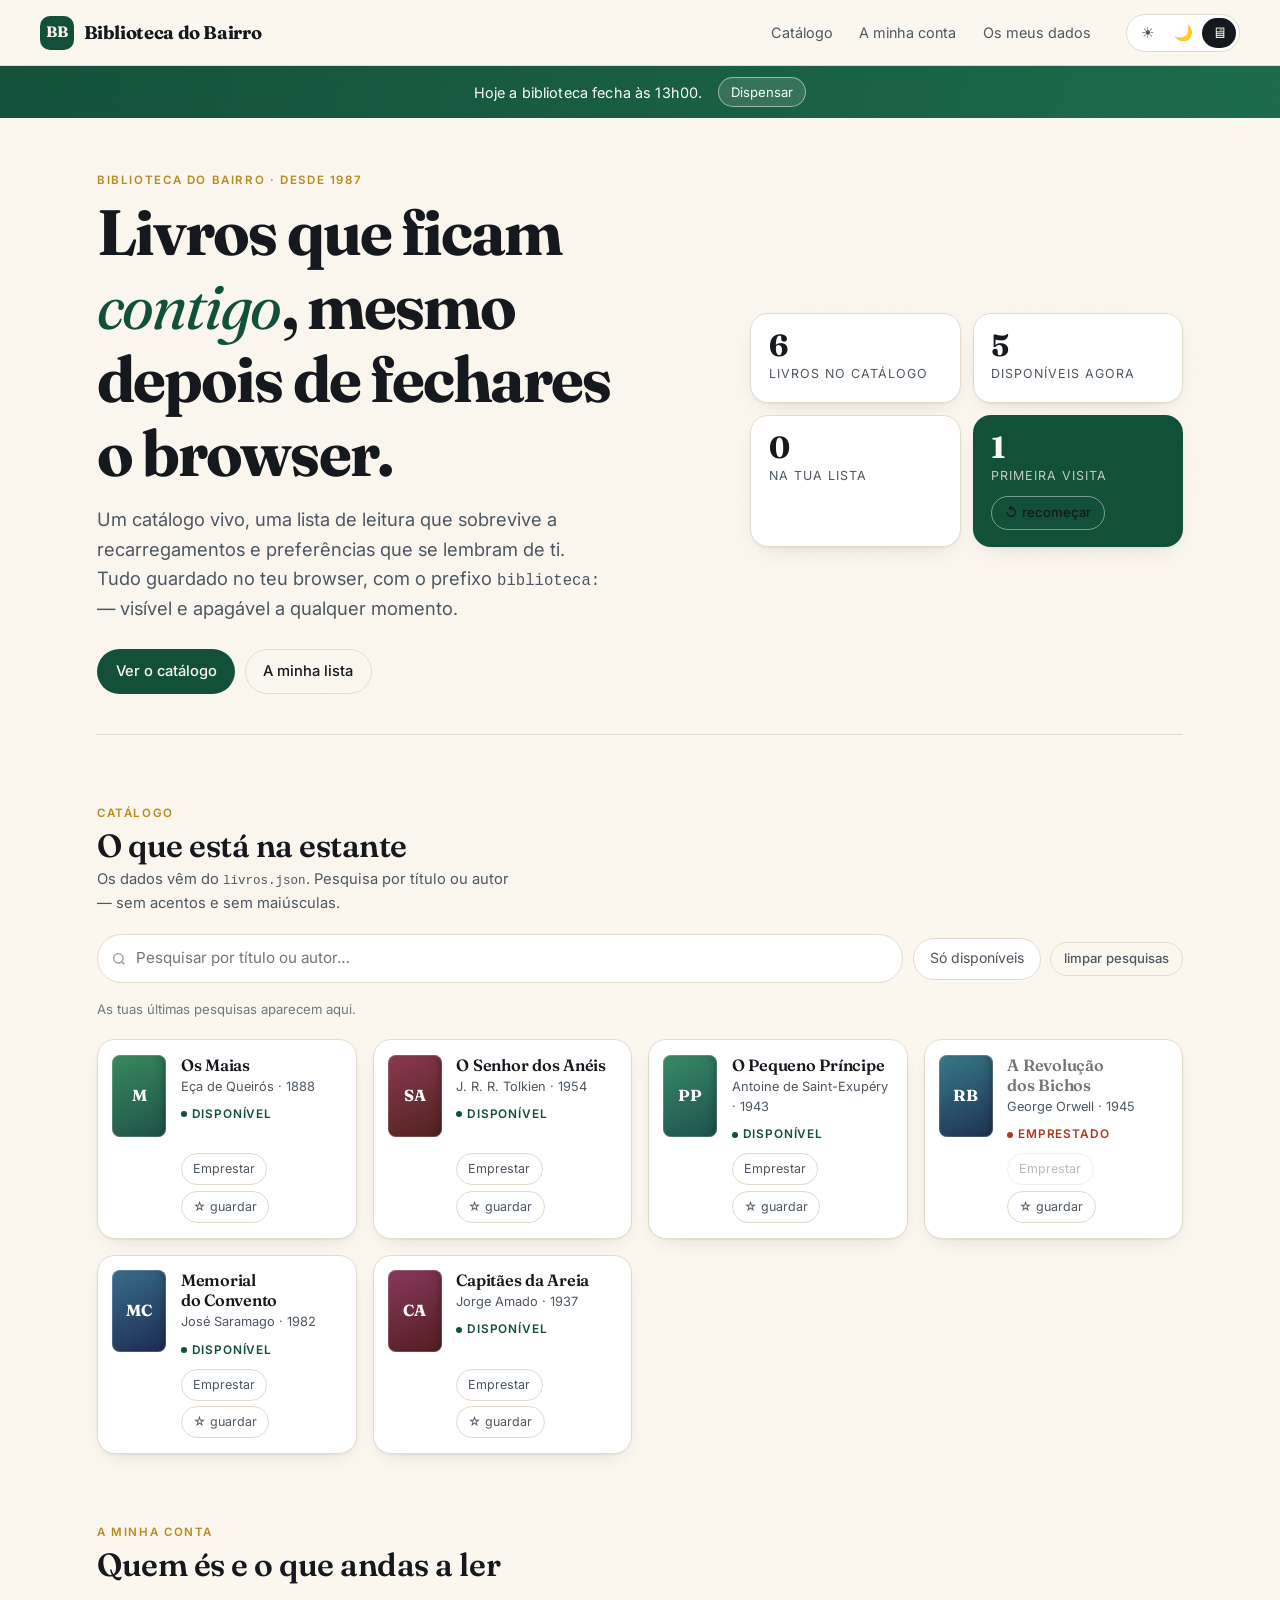
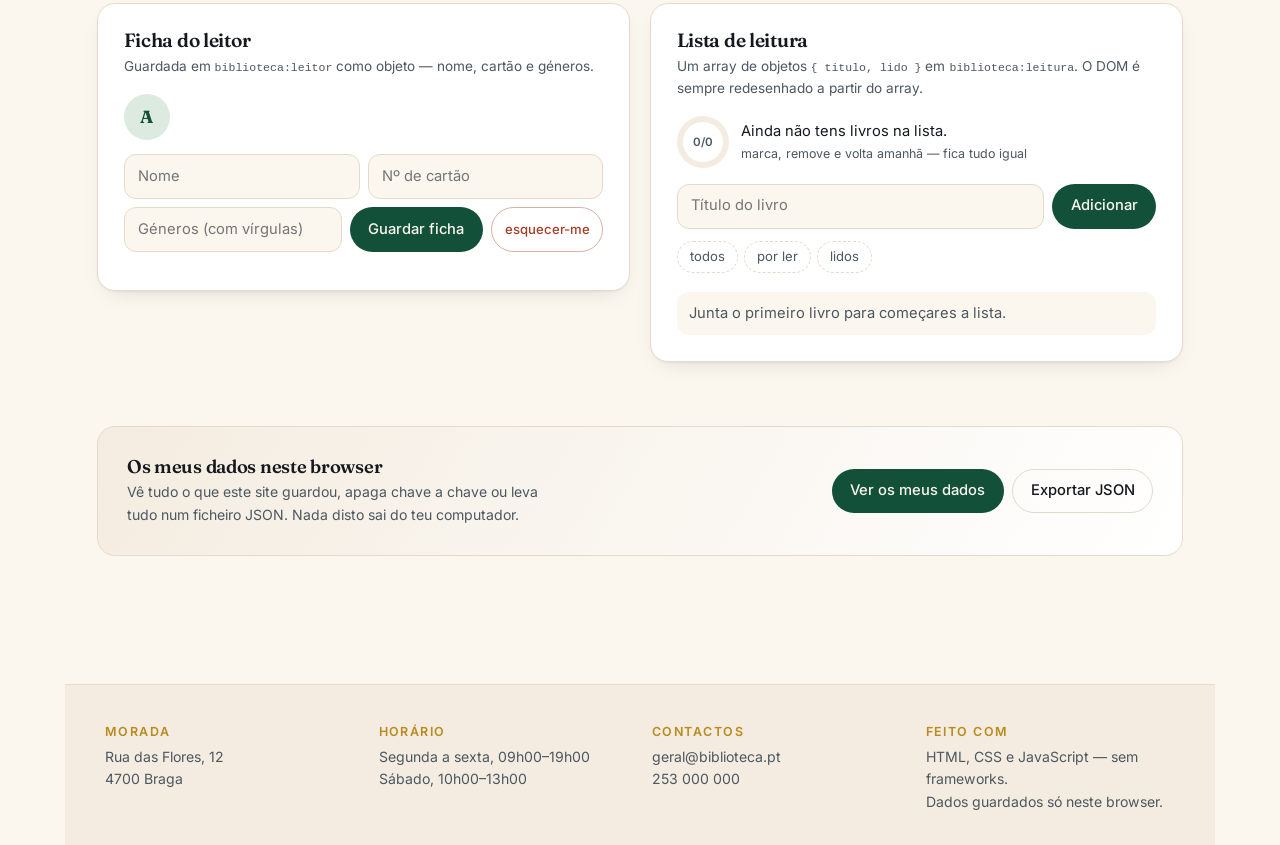
==== commit 64a34040: "Remover a secção de apontamentos" ====
--- a/index.html
+++ b/index.html
@@ -27,7 +27,6 @@
             <a href="#catalogo">Catálogo</a>
             <a href="#conta">A minha conta</a>
             <a href="#dados">Os meus dados</a>
-            <a href="#apontamentos">Apontamentos</a>
         </nav>
 
         <div class="tema" role="group" aria-label="Tema">
@@ -194,82 +193,6 @@
                 </div>
             </div>
         </section>
-
-        <!-- ================= Apontamentos ================= -->
-        <section id="apontamentos" class="revelar">
-            <div class="cabecalho-seccao">
-                <div>
-                    <span class="etiqueta-seccao">Apontamentos</span>
-                    <h2>O que ficou por trás do código</h2>
-                </div>
-            </div>
-
-            <div class="apontamentos">
-                <details class="nota">
-                    <summary>06 · Os quatro erros do código original</summary>
-                    <div class="conteudo">
-                        <ol>
-                            <li><code>getItem("leitura")</code> devolve <strong>texto</strong>, não um array — falta <code>JSON.parse</code>.</li>
-                            <li><code>setItem("leitura", lista)</code> grava <code>[object Object]</code> — falta <code>JSON.stringify</code>.</li>
-                            <li><code>if (tema == true)</code> nunca é verdadeiro: o que está guardado é o texto <code>"escuro"</code>.</li>
-                            <li><code>dados.nome</code> rebenta na primeira visita, porque <code>JSON.parse(null)</code> dá <code>null</code>.</li>
-                        </ol>
-                        <pre>const lista = ler("biblioteca:leitura", []);        // 1
-lista.push("Os Lusíadas");
-guardar("biblioteca:leitura", lista);                // 2
-
-const tema = localStorage.getItem("biblioteca:tema");
-if (tema === "escuro") document.body.classList.add("escuro");   // 3
-
-const dados = ler("biblioteca:leitor", null);        // 4
-saudacao.textContent = `Olá, ${dados?.nome ?? "visitante"}`;</pre>
-                    </div>
-                </details>
-
-                <details class="nota">
-                    <summary>01 · Espreitar o armazenamento</summary>
-                    <div class="conteudo">
-                        <p>No separador <strong>Aplicação</strong> das DevTools aparecem as chaves desta origem — agora são
-                        <code>biblioteca:tema</code>, <code>biblioteca:leitura</code>, <code>biblioteca:visitas</code> e as restantes.
-                        <code>localStorage.length</code> diz quantas são e cada site só vê as suas. Os cookies ficam na mesma secção.</p>
-                    </div>
-                </details>
-
-                <details class="nota">
-                    <summary>02 · Onde guardar cada coisa</summary>
-                    <div class="conteudo">
-                        <p><strong>Tema escuro</strong> → localStorage (preferência pequena, permanente).
-                        <strong>Sessão de login</strong> → cookie HttpOnly (o servidor precisa dela, o JavaScript não a deve ler).
-                        <strong>Passo de um formulário</strong> → sessionStorage (só neste separador).
-                        <strong>Mil capas offline</strong> → IndexedDB (ficheiros e muito espaço).
-                        <strong>Reservas</strong> → servidor (são partilhadas por todos).</p>
-                    </div>
-                </details>
-
-                <details class="nota">
-                    <summary>04 · Prever o resultado</summary>
-                    <div class="conteudo">
-                        <pre>localStorage.getItem("n")              // "20"  (o valor é substituído e vem sempre texto)
-localStorage.getItem("n") + 5          // "205" (concatena, não soma)
-Boolean(localStorage.getItem("ativo")) // true  (o texto "false" é verdadeiro)
-localStorage.getItem("Ativo")          // null  (as chaves distinguem maiúsculas)
-localStorage.length                    // 2     ("n" e "ativo")</pre>
-                    </div>
-                </details>
-
-                <details class="nota">
-                    <summary>12 · Auditoria de privacidade</summary>
-                    <div class="conteudo">
-                        <p><strong>tema</strong> → aceitável, preferência inofensiva.
-                        <strong>token</strong> → a evitar: qualquer script o lê, um XSS leva-o; usar cookie HttpOnly.
-                        <strong>leitor com NIF</strong> → arriscado: guardar só o nome, o resto no servidor.
-                        <strong>desconto</strong> → a evitar: o utilizador edita o valor, quem decide é o servidor.
-                        <strong>passo</strong> em sessionStorage → aceitável, é temporário.
-                        <strong>palavraPasse</strong> → nunca.</p>
-                    </div>
-                </details>
-            </div>
-        </section>
     </main>
 
     <!-- ================= Rodapé ================= -->
--- a/site.css
+++ b/site.css
@@ -755,47 +755,6 @@
 
 .accao-dados { display: flex; gap: .5rem; flex-wrap: wrap; }
 
-/* ===================== Apontamentos ===================== */
-.apontamentos { display: grid; gap: .6rem; }
-
-details.nota {
-    background: var(--cartao);
-    border: 1px solid var(--linha);
-    border-radius: var(--raio);
-    padding: 0;
-    overflow: hidden;
-}
-
-details.nota summary {
-    cursor: pointer;
-    padding: .9rem 1.2rem;
-    font-size: .95rem;
-    font-weight: 600;
-    list-style: none;
-    display: flex;
-    justify-content: space-between;
-    gap: 1rem;
-    align-items: center;
-    transition: background var(--transicao);
-}
-
-details.nota summary::-webkit-details-marker { display: none; }
-details.nota summary:hover { background: var(--papel-2); }
-details.nota summary::after { content: "+"; font-size: 1.1rem; color: var(--tinta-suave); }
-details.nota[open] summary::after { content: "−"; }
-
-details.nota .conteudo { padding: 0 1.2rem 1.1rem; font-size: .9rem; color: var(--tinta-suave); }
-details.nota .conteudo p { max-width: 70ch; }
-
-details.nota pre {
-    background: var(--papel-2);
-    padding: .9rem 1rem;
-    border-radius: var(--raio-sm);
-    overflow-x: auto;
-    color: var(--tinta);
-    line-height: 1.5;
-}
-
 /* ===================== Rodapé ===================== */
 .rodape {
     position: relative;
